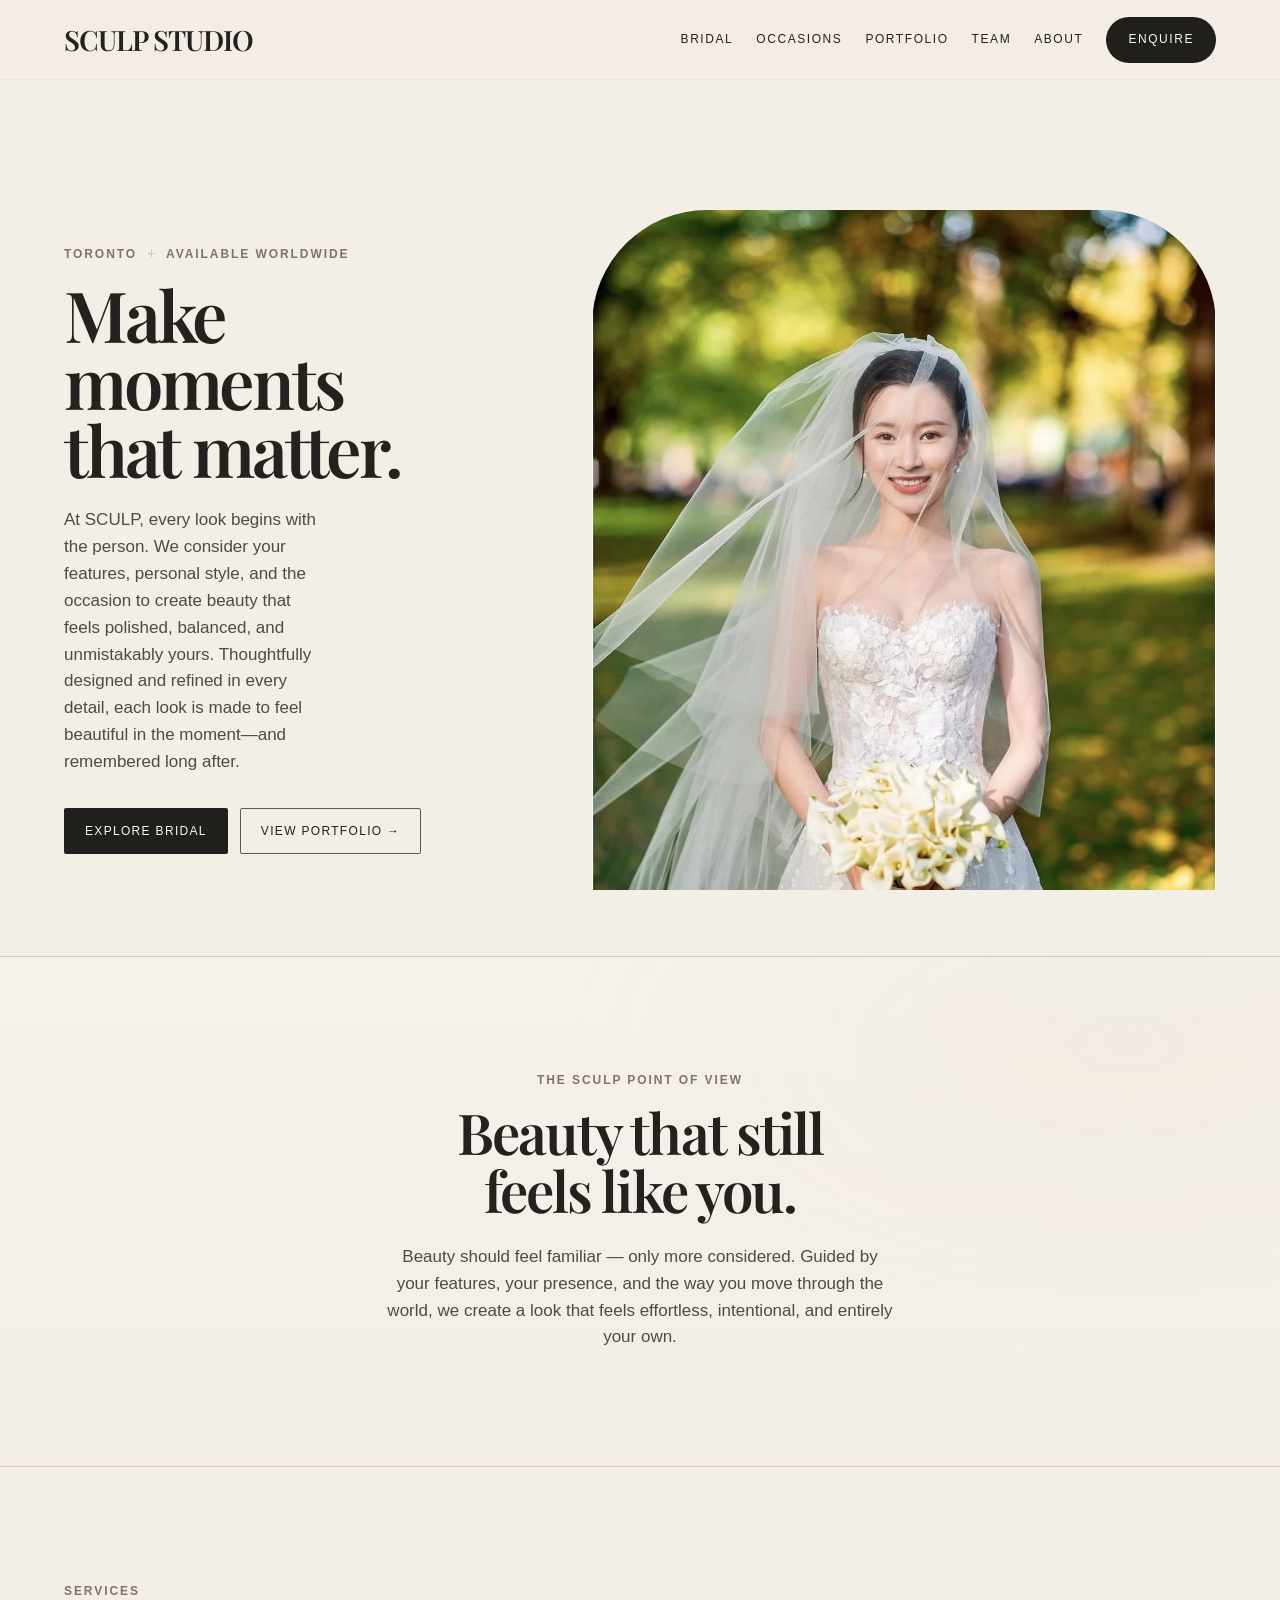
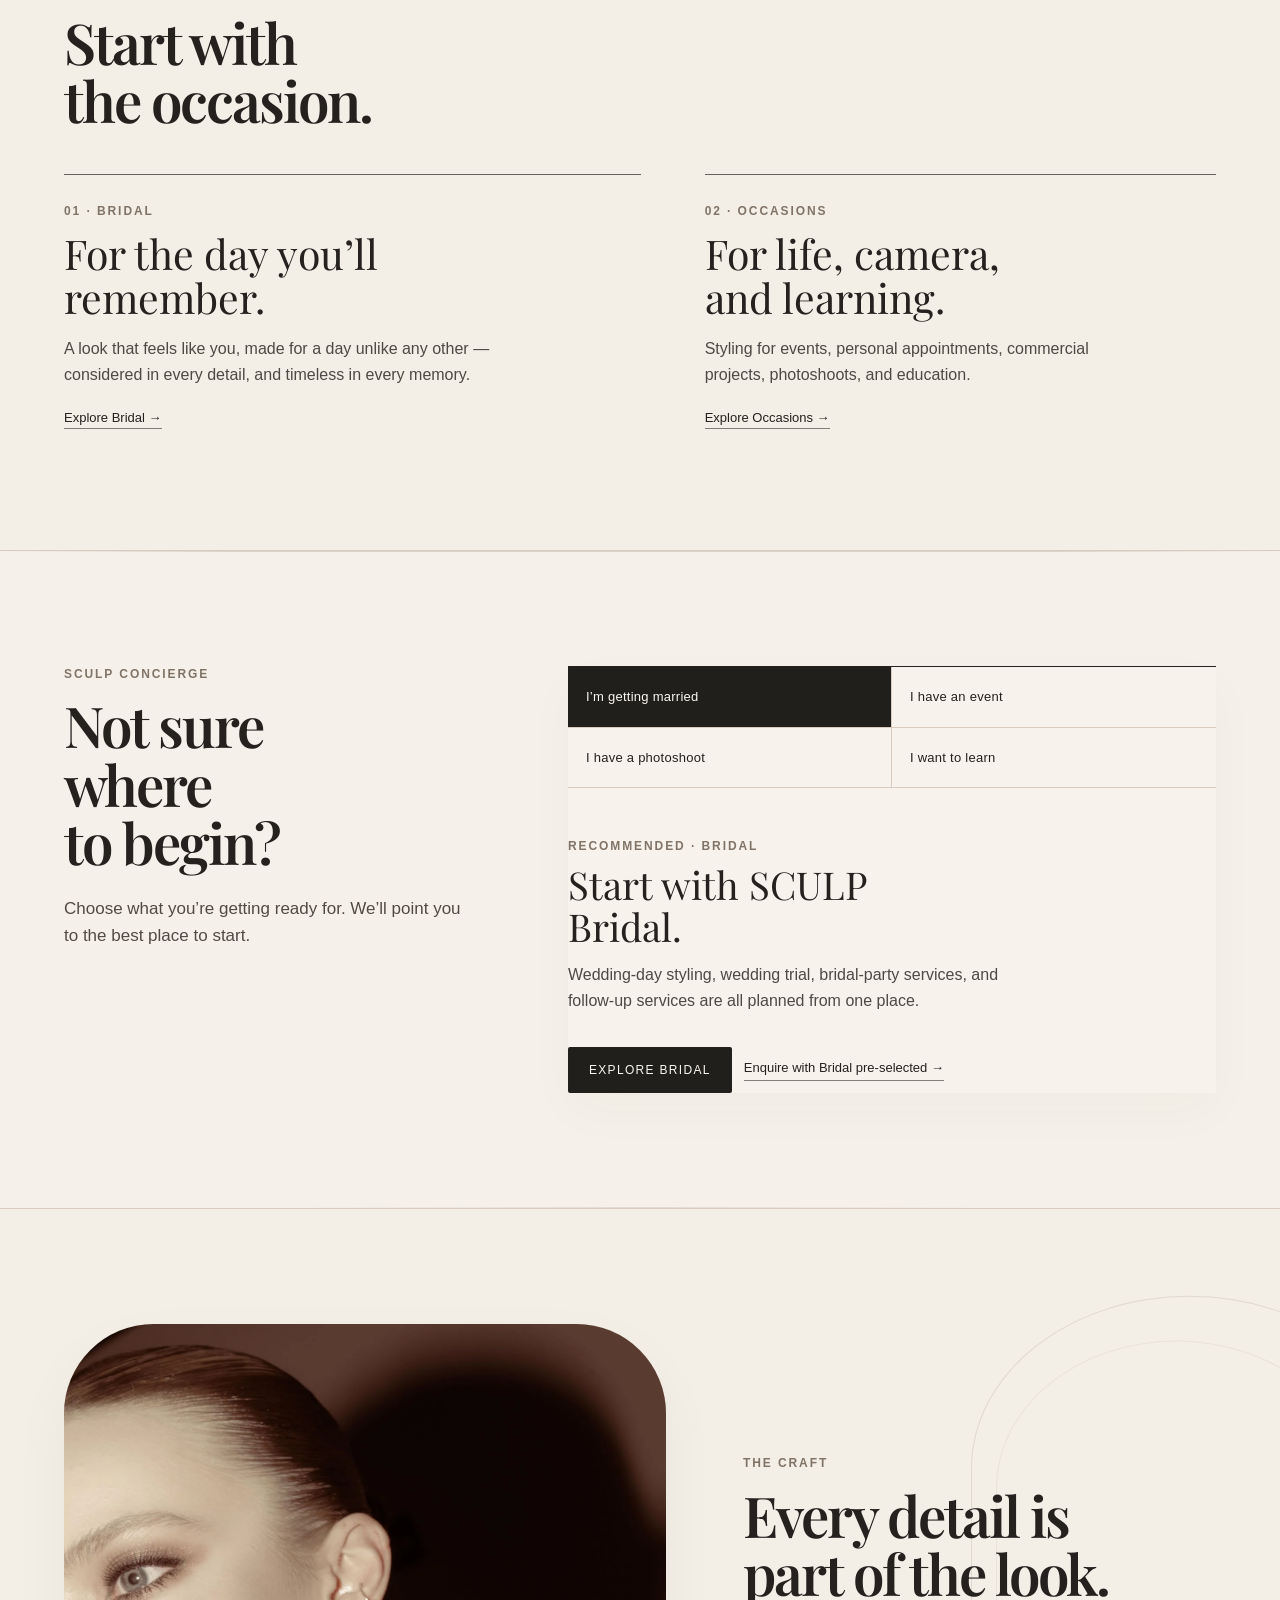
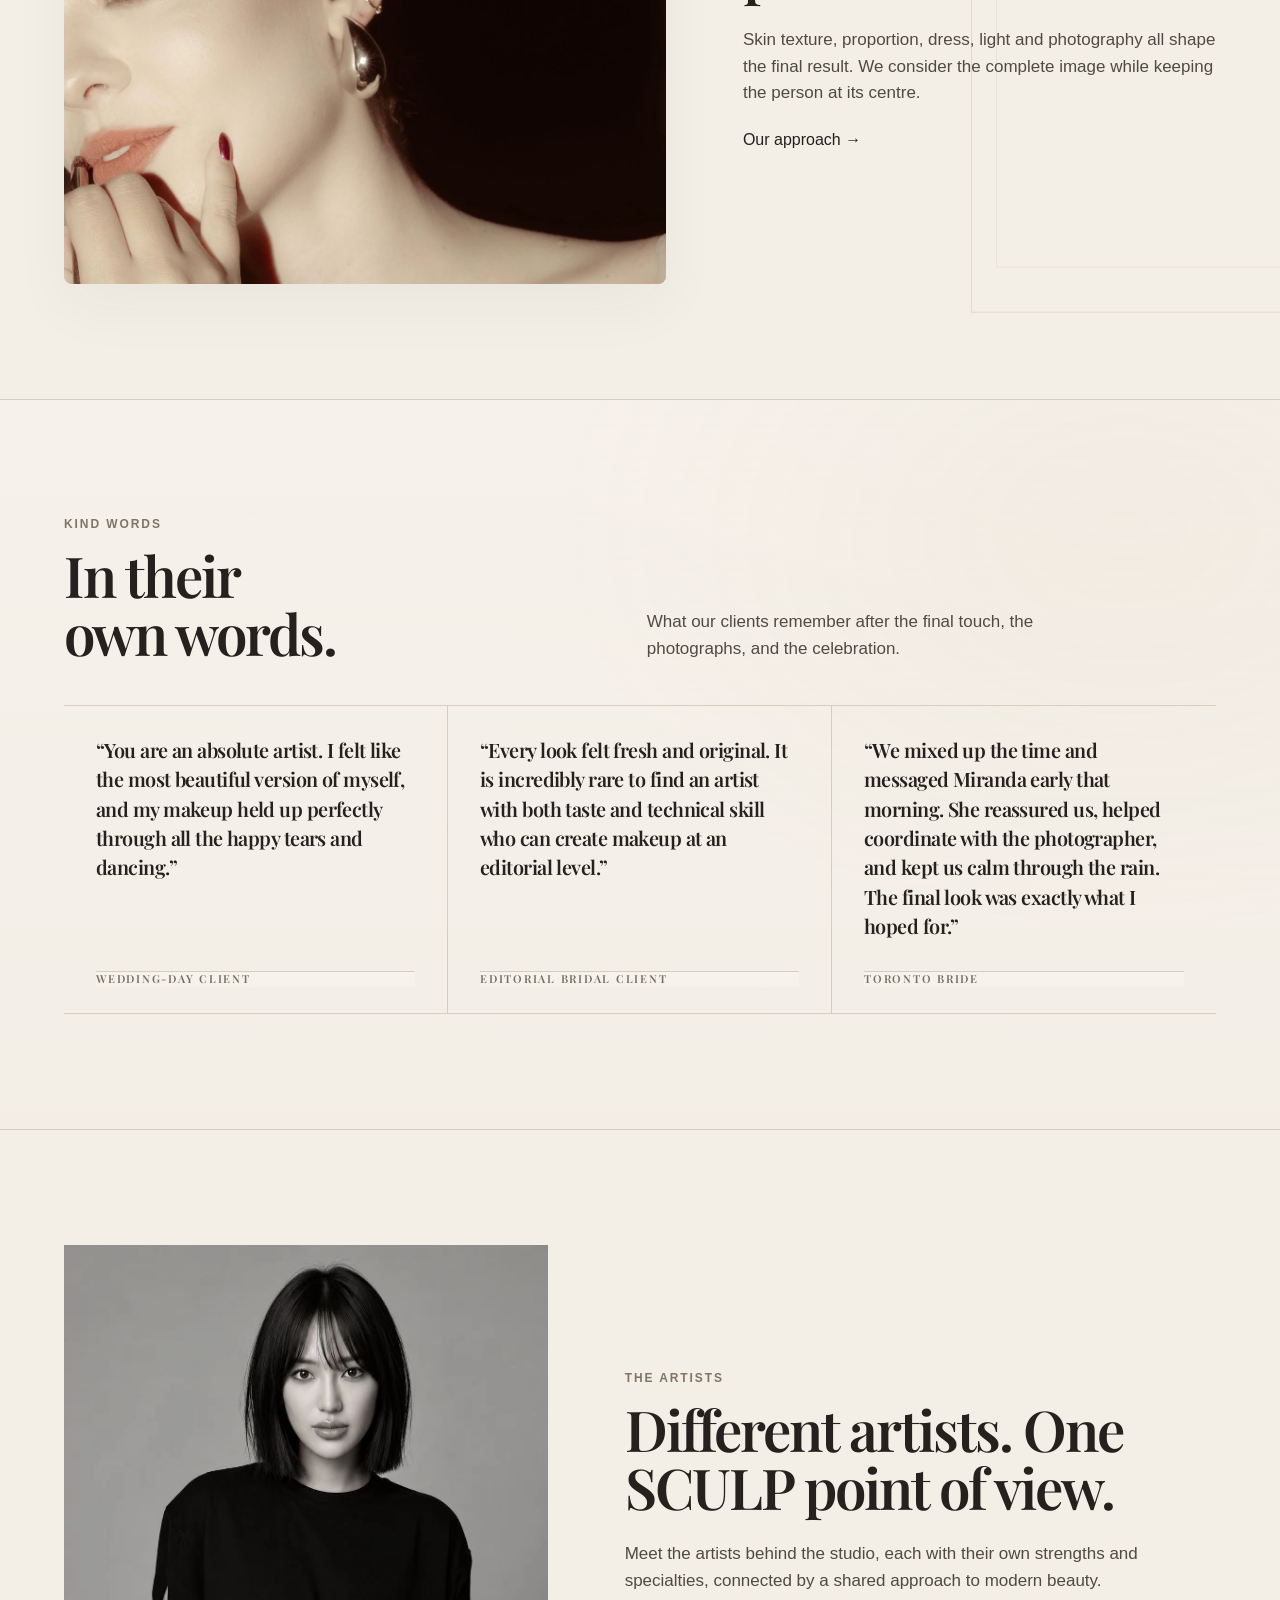
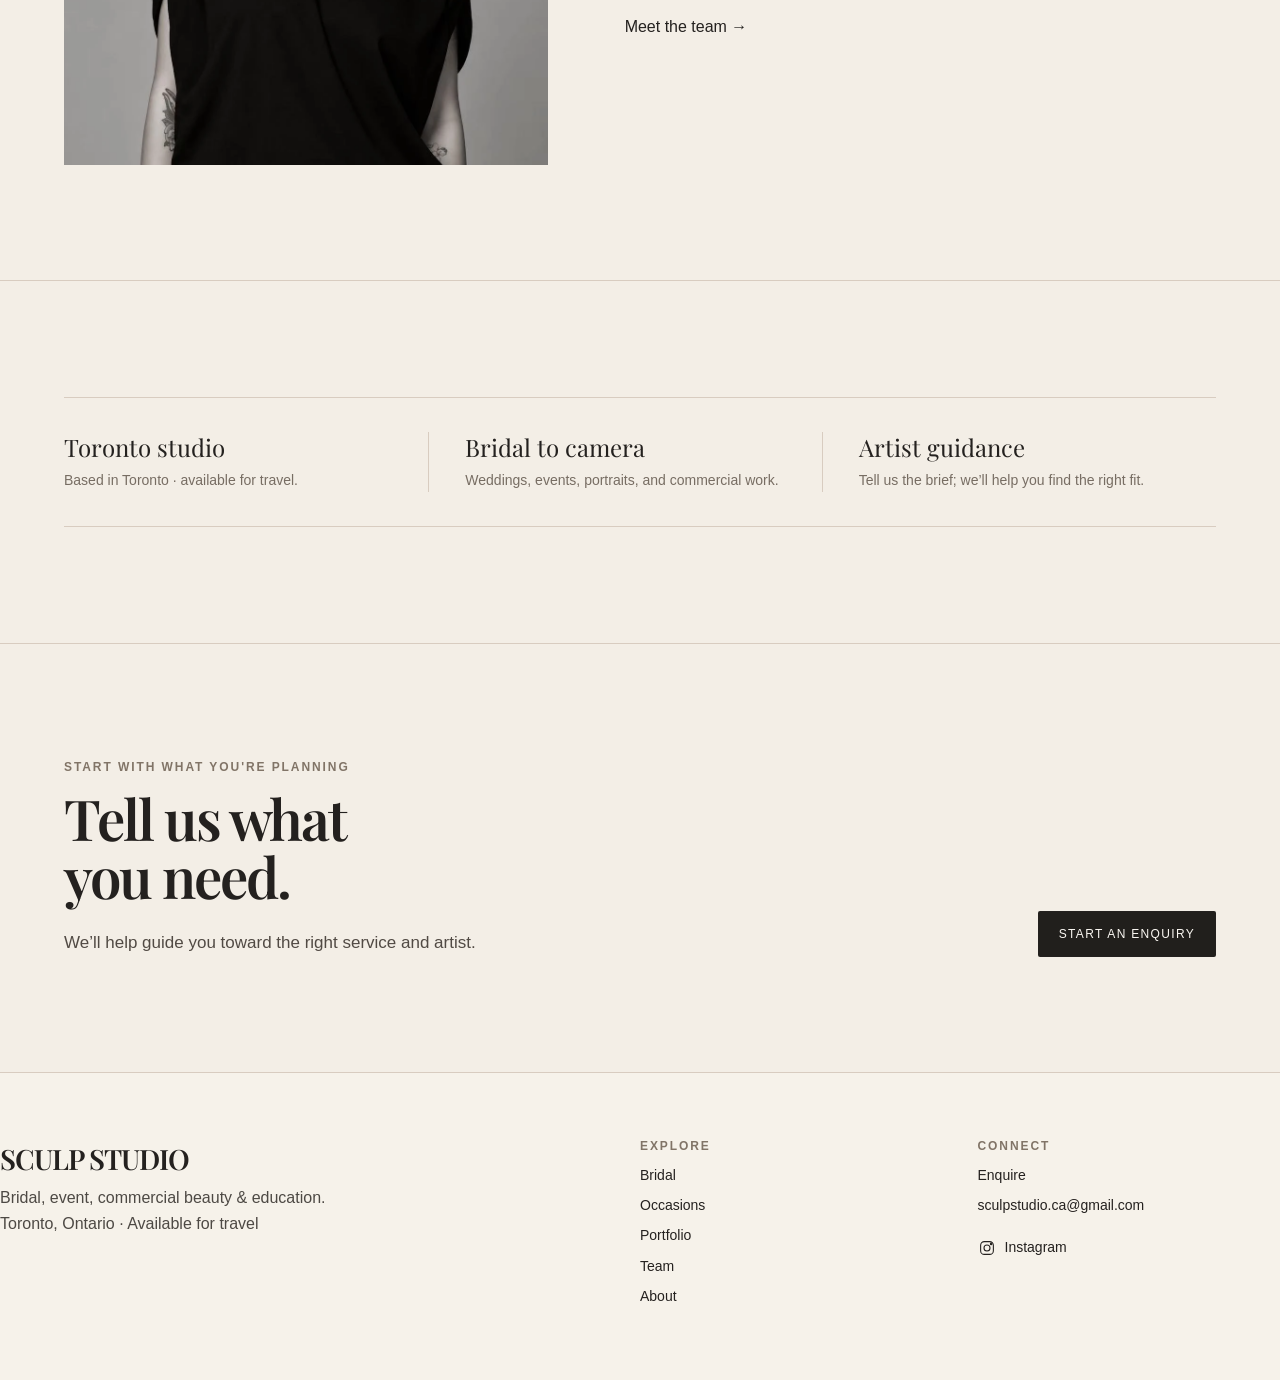
==== index.html @ c949de8e "Send website enquiries directly with FormSubmit and show confirmed success" ====
<!doctype html>
<html lang="en">
<head>
<meta charset="utf-8">
<meta name="viewport" content="width=device-width, initial-scale=1">
<title>SCULP Studio | Bridal & Beauty Styling Toronto</title>
<meta name="description" content="Toronto beauty studio for bridal, event, commercial and photoshoot styling, plus private and group education. Available for travel.">
<meta name="theme-color" content="#f3eee6">
<style>html,body{margin:0;padding:0;background:#f3eee6}body{min-height:100vh}@media(max-width:620px){#sculp-site .studio-gallery .studio-stack{grid-template-columns:1fr}#sculp-site .portfolio-featured .stack{grid-template-columns:1fr}#sculp-site .portfolio-thumb{flex-basis:72vw}#sculp-site .team-grid,#sculp-site .team-grid.junior{grid-template-columns:1fr}#sculp-site .team-founder .photo{min-height:480px}}</style>
<link rel="preconnect" href="https://fonts.googleapis.com">
<link rel="preconnect" href="https://fonts.gstatic.com" crossorigin>
<link href="https://fonts.googleapis.com/css2?family=Cormorant+Garamond:ital,wght@0,500;0,600;1,500;1,600&display=swap" rel="stylesheet">
<link rel="preconnect" href="https://fonts.googleapis.com">
<link rel="preconnect" href="https://fonts.gstatic.com" crossorigin>
<link href="https://fonts.googleapis.com/css2?family=Playfair+Display:wght@500;600&family=Cormorant+Garamond:ital,wght@0,500;0,600;1,500;1,600&display=swap" rel="stylesheet">
</head>
<body>
<div id="sculp-site">
<style>
#sculp-site{--ivory:#f3eee6;--paper:#faf7f2;--ink:#24211f;--charcoal:#211f1c;--muted:#776d63;--line:#d8ccc0;--sand:#e7ddd0;--oak:#d4bea2;background:var(--ivory);color:var(--ink);font:15px/1.6 Arial,Helvetica,sans-serif;min-height:100vh}#sculp-site *{box-sizing:border-box}#sculp-site a{color:inherit;text-decoration:none}#sculp-site button,#sculp-site input,#sculp-site select,#sculp-site textarea{font:inherit}#sculp-site button{cursor:pointer}#sculp-site .shell{max-width:1440px;margin:auto;padding:0 clamp(30px,5vw,96px)}#sculp-site .mast{position:sticky;top:0;z-index:80;background:transparent;border-bottom:0;box-shadow:none;transition:none}#sculp-site .mast::before{content:"";position:absolute;inset:0;background:rgba(243,238,230,.22);border-bottom:1px solid rgba(216,204,192,.24);backdrop-filter:blur(10px) saturate(108%);-webkit-backdrop-filter:blur(10px) saturate(108%);transition:background .28s ease,border-color .28s ease,backdrop-filter .28s ease,-webkit-backdrop-filter .28s ease,box-shadow .28s ease;z-index:0}#sculp-site .mast.scrolled::before{background:rgba(243,238,230,.38);border-bottom-color:rgba(216,204,192,.34);backdrop-filter:blur(14px) saturate(115%);-webkit-backdrop-filter:blur(14px) saturate(115%);box-shadow:0 6px 18px rgba(20,20,18,.035)}#sculp-site .mast-inner{position:relative;z-index:2;min-height:80px;display:flex;align-items:center;justify-content:space-between;gap:20px}#sculp-site .logo{position:relative;z-index:3;font-family:'Playfair Display',Georgia,'Times New Roman',serif;font-size:28px;line-height:1;letter-spacing:-.035em;font-weight:600;white-space:nowrap}#sculp-site .nav{display:flex;align-items:center;gap:clamp(10px,1.8vw,28px)}#sculp-site .nav a,#sculp-site .mobile-toggle{font-size:11px;letter-spacing:.15em;text-transform:uppercase}#sculp-site .nav a.active{text-decoration:underline;text-underline-offset:8px}#sculp-site .nav a:last-child{border:1px solid rgba(27,27,25,.85);padding:12px 21px;border-radius:999px;background:var(--charcoal);color:var(--paper)}#sculp-site .mobile-toggle{display:none;background:none;border:0}#sculp-site .view[hidden]{display:none!important}#sculp-site main{position:relative;z-index:1}#sculp-site .view[data-page="portfolio"] .intro{padding-top:clamp(110px,12vw,185px)}#sculp-site .view[data-page="team"] .intro,#sculp-site .view[data-page="about"] .intro,#sculp-site .view[data-page="occasions"] .intro,#sculp-site .view[data-page="book"] .intro{padding-top:clamp(104px,10vw,156px)}#sculp-site .eyebrow{font-size:11px;letter-spacing:.2em;text-transform:uppercase;color:var(--muted)}#sculp-site .hero-location{display:flex;align-items:center;gap:10px;white-space:nowrap}#sculp-site .hero-location .location-plus{font-family:Georgia,'Times New Roman',serif;font-size:16px;font-weight:400;line-height:1;letter-spacing:0;color:var(--oak)}#sculp-site h1,#sculp-site h2,#sculp-site blockquote,#sculp-site .quote,#sculp-site .cta h2{font-family:'Playfair Display',Georgia,'Times New Roman',serif;font-style:normal;font-weight:600;letter-spacing:-.035em;line-height:1.03}#sculp-site h1{font-size:clamp(56px,8vw,126px);margin:20px 0 28px}#sculp-site h2{font-size:clamp(42px,5.4vw,80px);margin:15px 0 28px}#sculp-site h3{font-family:Arial,Helvetica,sans-serif;font-size:20px;font-weight:400;margin:10px 0}#sculp-site p{color:#4d4944;max-width:610px}#sculp-site .lead{font-size:17px;max-width:550px}#sculp-site .section{padding:clamp(84px,9vw,142px) 0;border-top:1px solid var(--line)}#sculp-site .intro{padding:clamp(108px,12vw,184px) 0 clamp(92px,8vw,122px)}#sculp-site .intro p{max-width:650px}#sculp-site .split{display:grid;grid-template-columns:1fr 1fr;gap:clamp(44px,6vw,104px);align-items:center}#sculp-site .home-hero{display:grid;grid-template-columns:42% 58%;min-height:min(800px,86vh);align-items:center;padding-top:18px}#sculp-site .home-hero .copy{padding:70px 5vw 70px 0}#sculp-site .home-hero .photo{height:100%;min-height:600px}#sculp-site .photo{position:relative;min-height:360px;background:linear-gradient(140deg,#e2d7ca,#c5ad92);overflow:hidden}#sculp-site .photo.tall{min-height:620px}#sculp-site .photo.wide{min-height:520px}#sculp-site .photo.mid{min-height:450px}#sculp-site .photo img{width:100%;height:100%;position:absolute;inset:0;object-fit:cover}#sculp-site .photo:has(img):after{display:none}#sculp-site .actions{display:flex;gap:12px;flex-wrap:wrap;margin-top:30px}#sculp-site .button{display:inline-block;padding:13px 19px;border:1px solid var(--ink);background:transparent;text-transform:uppercase;letter-spacing:.13em;font-size:11px;color:var(--ink);text-align:center}#sculp-site .button.fill{background:var(--charcoal);color:var(--paper)}#sculp-site .button:hover{background:var(--oak);color:var(--ink)}#sculp-site .triptych{display:grid;grid-template-columns:1.15fr .85fr;gap:18px;margin-top:55px}#sculp-site .triptych .photo:first-child{grid-row:span 2;min-height:740px}#sculp-site .triptych .photo{min-height:360px}#sculp-site .three{display:grid;grid-template-columns:repeat(3,1fr);gap:28px;margin-top:45px}#sculp-site .card{border-top:1px solid var(--ink);padding:20px 0}#sculp-site .card .eyebrow{margin-bottom:30px}#sculp-site .statement{text-align:center;max-width:1040px;margin:auto;padding-inline:clamp(8px,2vw,30px)}#sculp-site .statement p{margin:auto}#sculp-site .statement>p{font-style:italic;font-size:clamp(19px,2vw,29px);line-height:1.45;max-width:1180px;color:var(--ink)}#sculp-site .quote{font-size:clamp(32px,4.5vw,66px);max-width:1050px;margin:0 auto 25px;text-align:center}#sculp-site .muted{color:var(--muted)}#sculp-site .cta{background:var(--charcoal);color:var(--paper);padding:clamp(92px,10vw,148px) 0}#sculp-site .cta p,#sculp-site .cta .eyebrow{color:#c4bfb6}#sculp-site .cta .button{border-color:var(--paper);color:var(--paper)}#sculp-site .cta .button.fill{background:var(--paper);color:var(--ink)}#sculp-site .cta .shell{max-width:1320px;padding-left:clamp(42px,6vw,112px);padding-right:clamp(42px,6vw,112px)}
#sculp-site .cta .shell>h2{max-width:760px}
#sculp-site .cta .shell>p{max-width:580px}
#sculp-site .cta .shell>.button{margin-top:16px}
#sculp-site .shell.cta{max-width:1240px;padding:clamp(88px,9vw,132px) clamp(42px,6vw,112px);margin-left:auto;margin-right:auto}
#sculp-site .shell.cta>h2{max-width:820px}
#sculp-site .shell.cta>p{max-width:610px}
#sculp-site .shell.cta .actions{margin-top:36px}
#sculp-site .filters{display:flex;gap:10px;flex-wrap:wrap;margin:32px 0}#sculp-site .filter{border:1px solid var(--line);padding:9px 14px;background:none;font-size:11px;letter-spacing:.12em;text-transform:uppercase}#sculp-site .filter[aria-pressed="true"]{border-color:var(--ink);background:var(--ink);color:white}#sculp-site .portfolio{display:grid;grid-template-columns:repeat(12,1fr);gap:22px}#sculp-site .portfolio figure{margin:0;grid-column:span 4}#sculp-site .portfolio figure:nth-child(5n+1){grid-column:span 7}#sculp-site .portfolio figure:nth-child(5n+2){grid-column:span 5}#sculp-site .portfolio .photo{min-height:390px}#sculp-site .portfolio figure:nth-child(5n+1) .photo{min-height:610px}#sculp-site figcaption{padding:10px 0;font-size:11px;letter-spacing:.08em;text-transform:uppercase}#sculp-site .people{display:grid;grid-template-columns:repeat(3,1fr);gap:25px;margin:50px 0}#sculp-site .people .photo{min-height:450px}#sculp-site .people p{font-size:14px}#sculp-site .faq{max-width:900px;margin-top:40px}#sculp-site details{border-top:1px solid var(--line);padding:16px 0}#sculp-site summary{cursor:pointer}#sculp-site .form{max-width:950px;display:grid;grid-template-columns:1fr 1fr;gap:22px;margin:40px 0}#sculp-site .field{display:flex;flex-direction:column;gap:7px;font-size:11px;letter-spacing:.12em;text-transform:uppercase}#sculp-site .field.full{grid-column:1/-1}#sculp-site input,#sculp-site select,#sculp-site textarea{width:100%;border:1px solid var(--line);background:var(--paper);color:var(--ink);border-radius:0}#sculp-site textarea{min-height:130px;resize:vertical}#sculp-site .foot{display:grid;grid-template-columns:2fr 1fr 1fr;gap:35px;padding:65px 0}#sculp-site footer{border-top:1px solid var(--line);background:rgba(250,247,242,.32)}#sculp-site:has(.view[data-page="home"]:not([hidden]))> .cta{display:none}#sculp-site .foot a{display:block;margin:7px 0}#sculp-site .social-link{display:inline-flex!important;align-items:center;gap:9px;width:max-content;margin-top:12px!important;font-size:14px}#sculp-site .social-icon{width:18px;height:18px;display:inline-flex;align-items:center;justify-content:center;flex:0 0 auto}#sculp-site .social-icon svg{width:100%;height:100%;fill:none;stroke:currentColor;stroke-width:1.45;stroke-linecap:round;stroke-linejoin:round}#sculp-site .social-link:hover span:last-child{border-bottom:1px solid currentColor}#sculp-site .note{font-size:12px;color:var(--muted)}
#sculp-site .pricing-grid{display:grid;grid-template-columns:repeat(3,minmax(0,1fr));gap:22px;margin-top:48px}
#sculp-site .pricing-group{margin-top:48px}
#sculp-site .pricing-group+.pricing-group{margin-top:clamp(72px,8vw,112px);padding-top:clamp(54px,6vw,82px);border-top:1px solid var(--line)}
#sculp-site .pricing-group-heading h3{font-family:'Playfair Display',Georgia,'Times New Roman',serif;font-size:clamp(32px,3.4vw,48px);line-height:1.08;margin:10px 0 14px}
#sculp-site .pricing-group-heading p{margin:0;max-width:620px}
#sculp-site .price-card{border:1px solid var(--line);background:rgba(250,247,242,.72);padding:clamp(30px,3vw,42px);display:flex;flex-direction:column;min-height:100%}
#sculp-site .price-card.featured{background:#fffaf4;border-color:rgba(36,33,31,.72);box-shadow:0 18px 45px rgba(80,63,45,.055)}
#sculp-site .price-card .tag{font-size:10px;letter-spacing:.16em;text-transform:uppercase;margin-bottom:22px}
#sculp-site .price-card h3{font-family:'Playfair Display',Georgia,'Times New Roman',serif;font-size:30px;line-height:1.1;margin:0 0 14px}
#sculp-site .from{font-family:'Playfair Display',Georgia,'Times New Roman',serif;font-size:36px;line-height:1;margin:22px 0 24px;color:var(--ink)}
#sculp-site .tier-list{margin-top:auto;border-top:1px solid var(--line)}
#sculp-site .tier{display:flex;justify-content:space-between;gap:20px;padding:12px 0;border-bottom:1px solid var(--line);font-size:13px}
#sculp-site .tier strong{font-weight:600}
#sculp-site .artist-note{display:flex;justify-content:space-between;gap:28px;align-items:end;margin-top:34px;padding-top:24px;border-top:1px solid var(--line)}
#sculp-site .artist-note p{margin:0}
#sculp-site .service-list{display:grid;grid-template-columns:1fr 1fr;gap:0 48px;margin-top:34px;max-width:1000px}
#sculp-site .service-row{display:flex;justify-content:space-between;gap:24px;padding:15px 0;border-top:1px solid var(--line)}
#sculp-site .service-row span:last-child{text-align:right;white-space:nowrap}
#sculp-site .booking-notes{max-width:900px;margin-top:34px}
#sculp-site .booking-notes li{margin:10px 0;color:#4d4944}
#sculp-site .bridal-hero{display:grid;grid-template-columns:minmax(0,.82fr) minmax(380px,1.18fr);gap:clamp(54px,7vw,116px);align-items:center;padding:clamp(88px,9vw,132px) 0 clamp(96px,9vw,142px)}
#sculp-site .bridal-hero-copy{max-width:620px}
#sculp-site .bridal-hero-copy h1{margin:.18em 0 .28em}
#sculp-site .bridal-hero-media .photo{min-height:680px}


#sculp-site .team-founder{display:grid;grid-template-columns:minmax(320px,.9fr) minmax(0,1.1fr);gap:clamp(54px,7vw,116px);align-items:center}
#sculp-site .team-founder .photo{min-height:620px}
#sculp-site .team-grid{display:grid;grid-template-columns:repeat(2,minmax(0,1fr));gap:clamp(34px,5vw,72px);margin-top:38px}
#sculp-site .team-grid.junior{grid-template-columns:repeat(4,minmax(0,1fr));gap:24px}
#sculp-site .team-person .photo{min-height:0;aspect-ratio:4/5;margin-bottom:18px}
#sculp-site .team-grid.junior .team-person .photo{min-height:0;aspect-ratio:4/5}
#sculp-site .team-person h3{font-family:'Playfair Display',Georgia,'Times New Roman',serif;font-size:32px;line-height:1.05;margin:8px 0 10px}
#sculp-site .team-person p{font-size:14px}
#sculp-site .team-standard{max-width:900px;margin:0 auto;text-align:center}
#sculp-site .team-standard .three{text-align:left;margin-top:30px}
#sculp-site .portfolio-featured{display:grid;grid-template-columns:1.25fr .75fr;gap:18px;margin-top:34px}#sculp-site .portfolio-featured figure,#sculp-site .portfolio-strip figure{margin:0}
#sculp-site .portfolio-featured .photo{min-height:620px}
#sculp-site .portfolio-featured .stack{display:grid;grid-template-rows:1fr 1fr;gap:18px}
#sculp-site .portfolio-featured .stack .photo{min-height:301px}
#sculp-site .portfolio-strip-wrap{position:relative;margin-top:22px}
#sculp-site .portfolio-strip{display:flex;gap:14px;overflow-x:auto;scroll-snap-type:x mandatory;scrollbar-width:none;padding:2px 2px 10px;cursor:grab;user-select:none;-webkit-overflow-scrolling:touch}
#sculp-site .portfolio-strip::-webkit-scrollbar{display:none}
#sculp-site .portfolio-strip.dragging{cursor:grabbing;scroll-snap-type:none}
#sculp-site .portfolio-thumb{flex:0 0 clamp(150px,18vw,230px);scroll-snap-align:start}
#sculp-site .portfolio-thumb .photo{min-height:220px}
#sculp-site .portfolio-thumb figcaption{font-size:11px;color:var(--muted);margin-top:8px}
#sculp-site .portfolio-hint{display:flex;justify-content:space-between;gap:20px;align-items:center;margin-top:8px;font-size:12px;color:var(--muted)}
#sculp-site .portfolio-gallery,#sculp-site .artist-work-gallery{display:grid;grid-template-columns:repeat(3,minmax(0,1fr));gap:clamp(24px,3vw,42px) 18px;align-items:start;margin-top:36px}
#sculp-site .portfolio-gallery figure,#sculp-site .artist-work-gallery figure{margin:0;min-width:0}
#sculp-site .portfolio-gallery .photo,#sculp-site .artist-work-gallery .photo{min-height:0;height:auto;background:none;overflow:visible}
#sculp-site .portfolio-gallery .photo img,#sculp-site .artist-work-gallery .photo img{position:static;display:block;width:100%;height:auto;object-fit:contain}
#sculp-site .portfolio-gallery figcaption{padding-top:10px;color:var(--muted)}
#sculp-site .artist-directory{margin-top:clamp(78px,9vw,132px);padding-top:clamp(58px,7vw,94px);border-top:1px solid var(--line)}
#sculp-site .artist-directory-head{display:flex;justify-content:space-between;gap:32px;align-items:end}
#sculp-site .artist-directory-head p{margin:0;max-width:48ch}
#sculp-site .artist-directory-grid{display:grid;grid-template-columns:repeat(4,minmax(0,1fr));gap:28px 20px;margin-top:42px}
#sculp-site .artist-directory-card{display:block;border-top:1px solid var(--ink);padding-top:12px}
#sculp-site .artist-directory-card .photo{min-height:0;aspect-ratio:4/5;margin-bottom:16px}
#sculp-site .artist-directory-card h3{font-family:'Playfair Display',Georgia,'Times New Roman',serif;font-size:clamp(25px,2.2vw,34px);line-height:1.08;margin:0 0 8px}
#sculp-site .artist-directory-card span{font-size:11px;letter-spacing:.12em;text-transform:uppercase;color:var(--muted)}
#sculp-site .view[data-page="portfolio"] .artist-directory{margin-top:48px;padding-top:0;border-top:0}
#sculp-site .artist-directory-card:hover span{color:var(--ink)}
#sculp-site .view[data-page="artist-portfolios"] .intro{padding-bottom:clamp(64px,7vw,96px)}
#sculp-site .artist-work-back{margin-bottom:34px}
#sculp-site .artist-work-index{margin-top:46px}
#sculp-site .artist-select-prompt{margin-top:clamp(52px,6vw,82px);padding-top:28px;border-top:1px solid var(--line);color:var(--muted)}
#sculp-site .artist-work-section{scroll-margin-top:104px}
#sculp-site .artist-work-heading{display:flex;justify-content:space-between;align-items:end;gap:28px;margin-bottom:34px}
#sculp-site .artist-work-heading h2{margin:8px 0 0}
#sculp-site .artist-work-heading p{margin:0;max-width:42ch}
#sculp-site .artist-work-gallery{display:block;column-count:3;column-gap:14px;margin-top:0}
#sculp-site .artist-work-gallery figure:nth-child(n){display:inline-block;width:100%;margin:0 0 14px;break-inside:avoid;page-break-inside:avoid}
#sculp-site .artist-work-gallery figcaption{display:none}
#sculp-site .portfolio-gallery{display:block;column-count:3;column-gap:14px}
#sculp-site .portfolio-gallery[hidden]{display:none!important}
#sculp-site .portfolio-gallery figure:nth-child(n){display:inline-block;width:100%;margin:0 0 14px;break-inside:avoid;page-break-inside:avoid}
#sculp-site .portfolio-gallery figcaption{display:none}
#sculp-site .artist-work-slot{aspect-ratio:4/5;border:1px solid var(--line);background:linear-gradient(145deg,rgba(250,247,242,.7),rgba(231,221,208,.5));display:flex;align-items:flex-end;padding:18px;color:var(--muted);font-size:10px;letter-spacing:.14em;text-transform:uppercase}
#sculp-site .artist-work-cta .actions{justify-content:flex-start}
#sculp-site .artist-floating-nav{position:fixed;right:clamp(16px,2.5vw,34px);bottom:clamp(16px,2.5vw,32px);z-index:95;display:flex;align-items:flex-end;gap:8px}
#sculp-site .artist-top-button,#sculp-site .artist-switcher>summary{border:1px solid rgba(36,33,31,.24);background:rgba(250,247,242,.94);color:var(--ink);box-shadow:0 10px 30px rgba(36,33,31,.12);backdrop-filter:blur(14px);-webkit-backdrop-filter:blur(14px);padding:12px 15px;font-size:10px;line-height:1;letter-spacing:.14em;text-transform:uppercase;list-style:none;cursor:pointer}
#sculp-site .artist-switcher>summary::-webkit-details-marker{display:none}
#sculp-site .artist-switcher-menu{position:absolute;right:0;bottom:calc(100% + 10px);width:190px;padding:8px;background:rgba(250,247,242,.97);border:1px solid rgba(36,33,31,.18);box-shadow:0 18px 50px rgba(36,33,31,.16);backdrop-filter:blur(16px);-webkit-backdrop-filter:blur(16px)}
#sculp-site .artist-switcher-menu a{display:flex;align-items:center;justify-content:space-between;padding:10px 11px;font-size:12px;border-bottom:1px solid rgba(36,33,31,.09)}
#sculp-site .artist-switcher-menu a:last-child{border-bottom:0}
#sculp-site .artist-switcher-menu a:hover,#sculp-site .artist-switcher-menu a[aria-current="true"]{background:var(--charcoal);color:var(--paper)}
#sculp-site .artist-switcher-menu a[aria-current="true"]::after{content:"•"}
@media(max-width:950px){#sculp-site .artist-work-gallery,#sculp-site .portfolio-gallery{column-count:2}#sculp-site .artist-directory-head,#sculp-site .artist-work-heading{align-items:flex-start;flex-direction:column}#sculp-site .artist-directory-grid{grid-template-columns:repeat(2,minmax(0,1fr))}}
@media(max-width:640px){#sculp-site .artist-floating-nav{right:14px;bottom:calc(14px + env(safe-area-inset-bottom))}#sculp-site .artist-top-button,#sculp-site .artist-switcher>summary{padding:11px 12px}#sculp-site .artist-switcher-menu{max-height:65vh;overflow:auto}#sculp-site .artist-work-gallery,#sculp-site .portfolio-gallery{column-count:1}#sculp-site .artist-directory-grid{grid-template-columns:1fr}#sculp-site .artist-work-slot{aspect-ratio:4/3}}
#sculp-site .studio-gallery{display:grid;grid-template-columns:1.25fr .75fr;gap:18px;margin-top:28px}
#sculp-site .studio-gallery .photo{min-height:520px}
#sculp-site .studio-gallery .studio-stack{display:grid;grid-template-rows:1fr 1fr;gap:18px}
#sculp-site .studio-gallery .studio-stack .photo{min-height:251px}
#sculp-site .about-next{border-top:1px solid var(--line);padding-top:clamp(34px,4vw,52px);display:flex;align-items:flex-end;justify-content:space-between;gap:clamp(32px,5vw,72px);flex-wrap:wrap}
#sculp-site .about-next-copy{max-width:660px}
#sculp-site .about-next h2{margin:.15em 0 .2em}
#sculp-site .about-next-links{display:flex;gap:18px;flex-wrap:wrap;align-items:center}
#sculp-site .about-next-links a{font-size:13px;text-decoration:none;border-bottom:1px solid currentColor;padding-bottom:3px}




#sculp-site .section-kicker{display:flex;align-items:center;justify-content:space-between;gap:18px;flex-wrap:wrap}
#sculp-site .service-context{margin-top:10px;color:var(--muted);font-size:13px}

#sculp-site .book-layout{display:grid;grid-template-columns:minmax(0,1fr) 330px;gap:clamp(34px,5vw,80px);align-items:start}
#sculp-site .book-main .form{max-width:none}
#sculp-site .promo-card{position:sticky;top:112px;border:1px solid rgba(27,27,25,.16);background:rgba(250,247,242,.80);backdrop-filter:blur(14px) saturate(112%);-webkit-backdrop-filter:blur(14px) saturate(112%);padding:28px;box-shadow:0 12px 34px rgba(20,20,18,.055)}
#sculp-site .promo-card[data-active="false"]{display:none}
#sculp-site .promo-card h3{font-family:'Playfair Display',Georgia,'Times New Roman',serif;font-size:30px;line-height:1.05;margin:8px 0 14px}
#sculp-site .promo-card p{font-size:14px}
#sculp-site .promo-card .promo-code{margin:22px 0 0;padding-top:16px;border-top:1px solid var(--line);font-size:12px;letter-spacing:.08em;text-transform:uppercase}
#sculp-site .promo-card .button{margin-top:18px;width:100%}
#sculp-site .arch-top{border-radius:clamp(72px,9vw,150px) clamp(72px,9vw,150px) 0 0}
#sculp-site .arch-soft{border-radius:clamp(42px,6vw,92px) clamp(42px,6vw,92px) 10px 10px}
#sculp-site .studio-gallery .photo{background-color:var(--sand)}
#sculp-site .studio-gallery .photo:first-child{border-radius:clamp(52px,7vw,108px) clamp(52px,7vw,108px) 8px 8px}
#sculp-site .studio-gallery .studio-stack .photo{border-radius:6px}
#sculp-site .card{border-top-color:rgba(36,33,31,.62)}
#sculp-site .button{border-color:rgba(36,33,31,.72);border-radius:2px}
#sculp-site .eyebrow{color:#817467}
#sculp-site input,#sculp-site select,#sculp-site textarea{background:#fcf8f2;border-color:#dacdc0}#sculp-site input,#sculp-site select{height:54px;min-height:54px;padding:0 18px}#sculp-site select{line-height:54px}#sculp-site textarea{padding:15px 18px;min-height:140px}




/* TYPOGRAPHY SYSTEM — tuned for readability, service conversion, and editorial beauty positioning */
#sculp-site{font-size:16px;line-height:1.65}
#sculp-site p{font-size:16px;line-height:1.65;max-width:62ch;margin:0 0 1em}
#sculp-site .lead{font-size:clamp(17px,1.25vw,19px);line-height:1.58;max-width:56ch;margin-bottom:1.15em}
#sculp-site .eyebrow{font-size:12px;line-height:1.35;letter-spacing:.16em;font-weight:600}
#sculp-site h1{font-size:clamp(54px,6.6vw,104px);line-height:.98;letter-spacing:-.04em;margin:18px 0 26px;max-width:11.8ch;text-wrap:balance}
#sculp-site h2{font-size:clamp(38px,4.4vw,66px);line-height:1.04;letter-spacing:-.035em;margin:14px 0 24px;text-wrap:balance}
#sculp-site h3{font-size:20px;line-height:1.28;margin:10px 0 12px}
#sculp-site .price-card h3,#sculp-site .team-person h3{line-height:1.12}
#sculp-site .nav a,#sculp-site .mobile-toggle{font-size:12px;letter-spacing:.13em}
#sculp-site .button{font-size:12px;line-height:1.2;letter-spacing:.11em;padding:14px 20px}
#sculp-site .note{font-size:13px;line-height:1.55}
#sculp-site .service-context{font-size:14px;line-height:1.55}
#sculp-site .team-person p{font-size:15.5px;line-height:1.62}
#sculp-site .field{font-size:12px;line-height:1.4;letter-spacing:.09em;gap:10px}
#sculp-site input,#sculp-site select,#sculp-site textarea{font-size:16px;line-height:1.45}
#sculp-site figcaption{font-size:12px;line-height:1.4;letter-spacing:.07em}
#sculp-site .tier{font-size:14px;line-height:1.45}
#sculp-site .from{font-size:34px}
#sculp-site .statement>p{font-size:clamp(20px,1.8vw,27px);line-height:1.5;max-width:48ch}
#sculp-site .quote{font-size:clamp(34px,4vw,58px);line-height:1.08}
#sculp-site .intro{max-width:1440px}
#sculp-site .intro>h1{margin-top:22px}
#sculp-site .intro>.lead{margin-top:0}
#sculp-site .split>div:not(:has(.photo))>p{max-width:55ch}
#sculp-site .split>div:not(:has(.photo))>h2{max-width:12.5ch}
#sculp-site .team-founder>div:last-child>p{max-width:58ch}
#sculp-site .team-founder>div:last-child>h2{max-width:none}
#sculp-site .section-kicker h2{max-width:12ch}
#sculp-site .about-next h2{max-width:13ch}
#sculp-site .cta h2{max-width:12ch}
#sculp-site .cta p{max-width:55ch}
#sculp-site .actions{margin-top:32px}
#sculp-site .card p{max-width:52ch}
#sculp-site .pricing-grid p{max-width:44ch}
#sculp-site .book-main>p{max-width:60ch}
#sculp-site .book-intro{max-width:760px}
#sculp-site .book-intro h1{max-width:10ch}
#sculp-site .book-layout{margin-top:44px}
#sculp-site .book-main{min-width:0}
#sculp-site .form{margin-top:0}
#sculp-site .form-group-title{grid-column:1/-1;padding:0 0 10px;border-bottom:1px solid var(--line);margin-top:8px}
#sculp-site .form-group-title:first-child{margin-top:0}
#sculp-site .form-group-title .eyebrow{margin-bottom:6px}
#sculp-site .form-group-title p{font-size:14px;color:var(--muted);margin:0;max-width:60ch}
#sculp-site .book-expectation{margin-top:34px;padding-top:26px;border-top:1px solid var(--line)}
#sculp-site .book-expectation-grid{display:grid;grid-template-columns:repeat(3,1fr);gap:24px;margin-top:20px}
#sculp-site .book-expectation h3{font-family:'Playfair Display',Georgia,'Times New Roman',serif;font-size:22px;line-height:1.15;margin:0 0 8px}
#sculp-site .book-expectation p{font-size:14px;color:var(--muted);margin:0}
#sculp-site .book-fallback{margin-top:24px;font-size:14px;color:var(--muted)}
#sculp-site .book-fallback a{border-bottom:1px solid currentColor}
#sculp-site .field.full .button{min-width:230px}

#sculp-site .home-hero{grid-template-columns:minmax(0,.84fr) minmax(420px,1.16fr);gap:clamp(54px,6vw,112px);min-height:min(820px,86vh);padding-top:clamp(34px,5vw,70px);align-items:center}
#sculp-site .home-hero .copy{padding:clamp(70px,8vw,118px) 0;max-width:560px;min-width:0;position:relative;z-index:2}
#sculp-site .home-hero .copy h1{font-size:clamp(56px,5.5vw,86px);line-height:.96;letter-spacing:-.045em;max-width:none;white-space:normal;overflow-wrap:normal;word-break:normal;margin:18px 0 24px}
#sculp-site .home-hero .photo{min-height:680px;position:relative;z-index:1}
#sculp-site .home-hero .copy .lead{max-width:27ch}#sculp-site .home-philosophy{max-width:900px;margin:0 auto;text-align:center}
#sculp-site .home-philosophy h2{max-width:14ch;margin-left:auto;margin-right:auto}
#sculp-site .home-philosophy p{margin-left:auto;margin-right:auto;max-width:54ch}
#sculp-site .view[data-page="home"] .section>.shell>h2{max-width:13ch}#sculp-site .home-work{display:grid;grid-template-columns:1.2fr .8fr;gap:18px;margin-top:42px}
#sculp-site .home-work>.photo{min-height:660px}
#sculp-site .home-work-stack{display:grid;grid-template-rows:1fr 1fr;gap:18px}
#sculp-site .home-work-stack .photo{min-height:321px}
#sculp-site .home-strip{display:flex;gap:14px;overflow-x:auto;scrollbar-width:none;padding:18px 0 6px;scroll-snap-type:x mandatory}
#sculp-site .home-strip::-webkit-scrollbar{display:none}
#sculp-site .home-strip .photo{flex:0 0 clamp(150px,16vw,215px);min-height:210px;scroll-snap-align:start}
#sculp-site .home-services{display:grid;grid-template-columns:1.06fr .94fr;gap:clamp(32px,5vw,74px);margin-top:44px}
#sculp-site .home-service{border-top:1px solid rgba(36,33,31,.68);padding:28px 0 4px}
#sculp-site .home-service.primary{padding-right:clamp(22px,4vw,56px)}
#sculp-site .home-service h3{font-family:'Playfair Display',Georgia,'Times New Roman',serif;font-size:clamp(32px,3.2vw,46px);line-height:1.08;margin:12px 0 16px}
#sculp-site .home-service p{max-width:48ch}
#sculp-site .home-studio{display:grid;grid-template-columns:1.12fr .88fr;gap:clamp(48px,6vw,104px);align-items:center}
#sculp-site .home-studio .photo{min-height:560px;border-radius:clamp(52px,7vw,108px) clamp(52px,7vw,108px) 8px 8px}
#sculp-site .client-voices-heading{display:grid;grid-template-columns:minmax(0,.8fr) minmax(280px,.9fr);gap:clamp(32px,6vw,96px);align-items:end;margin-bottom:42px}
#sculp-site .client-voices-heading h2{margin-bottom:0;max-width:11ch}
#sculp-site .client-voices-heading p{max-width:46ch;margin:0 0 5px}
#sculp-site .client-voices-grid{display:grid;grid-template-columns:repeat(3,minmax(0,1fr));border-top:1px solid var(--line);border-bottom:1px solid var(--line)}
#sculp-site .client-voice{display:flex;flex-direction:column;justify-content:space-between;gap:30px;padding:30px clamp(20px,2.5vw,36px) 26px;margin:0}
#sculp-site .client-voice:not(:last-child){border-right:1px solid var(--line)}
#sculp-site .client-voice p{font-family:'Playfair Display',Georgia,'Times New Roman',serif;font-size:clamp(19px,1.55vw,23px);line-height:1.48;margin:0;color:var(--ink)}
#sculp-site .client-voice footer{font-size:11px;line-height:1.3;letter-spacing:.16em;text-transform:uppercase;color:var(--muted)}
#sculp-site .civil-promo{width:min(100%,720px);margin:64px auto 0;box-shadow:0 20px 56px rgba(62,47,33,.08)}
#sculp-site .civil-promo img{display:block;width:100%;height:auto}
#sculp-site .occasion-gallery{column-count:3;column-gap:14px;margin-top:52px}
#sculp-site .occasion-gallery figure{display:inline-block;width:100%;margin:0 0 14px;break-inside:avoid;page-break-inside:avoid}
#sculp-site .occasion-gallery figure:nth-child(5),#sculp-site .occasion-gallery figure:nth-child(9){break-before:column}
#sculp-site .occasion-gallery .photo{min-height:0;height:auto;background:none;overflow:hidden}
#sculp-site .occasion-gallery .photo img{position:static;display:block;width:100%;height:auto;object-fit:contain}
#sculp-site .occasion-gallery .photo:not(.border-trim) img,#sculp-site .occasion-gallery .photo:not(.border-trim):hover img{transform:none}
#sculp-site #occasion-styling .card{display:flex;flex-direction:column}
#sculp-site .service-price{margin-top:auto;padding-top:22px;font-family:'Playfair Display',Georgia,'Times New Roman',serif;font-size:25px;line-height:1.15;color:var(--ink)}
#sculp-site .home-team{display:grid;grid-template-columns:.9fr 1.1fr;gap:clamp(48px,6vw,104px);align-items:center}
#sculp-site .home-team .photo{min-height:520px}
#sculp-site .trust-strip{display:grid;grid-template-columns:repeat(3,1fr);gap:28px;border-top:1px solid var(--line);border-bottom:1px solid var(--line);padding:34px 0}
#sculp-site .trust-item h3{font-family:'Playfair Display',Georgia,'Times New Roman',serif;font-size:24px;margin:0 0 7px}
#sculp-site .trust-item p{font-size:14px;margin:0;color:var(--muted)}
#sculp-site .home-final{display:grid;grid-template-columns:minmax(0,1fr) auto;gap:36px;align-items:end}
#sculp-site .home-final h2{max-width:11ch}

#sculp-site .foot{font-size:14px}


/* DETAIL POLISH PASS */
#sculp-site{letter-spacing:0}
#sculp-site p:last-child{margin-bottom:0}
#sculp-site .eyebrow{margin-bottom:10px}
#sculp-site h1,#sculp-site h2,#sculp-site h3{color:var(--ink)}
#sculp-site .lead{color:#514a44}
#sculp-site .section>.shell>.eyebrow + h2,

#sculp-site .section-kicker{align-items:flex-end}
#sculp-site .actions{align-items:center}
#sculp-site .actions>a:not(.button),
#sculp-site .home-service>a,
#sculp-site .about-next-links a,
#sculp-site .home-final .actions>a:not(.button){font-size:13px;line-height:1.4;border-bottom:1px solid rgba(36,33,31,.55);padding-bottom:3px;transition:border-color .2s ease,opacity .2s ease}
#sculp-site .actions>a:not(.button):hover,
#sculp-site .home-service>a:hover,
#sculp-site .about-next-links a:hover,
#sculp-site .home-final .actions>a:not(.button):hover{border-color:var(--ink)}
#sculp-site .button{min-height:46px;display:inline-flex;align-items:center;justify-content:center;transition:background .22s ease,color .22s ease,border-color .22s ease,transform .22s ease}
#sculp-site .button:hover{transform:translateY(-1px)}
#sculp-site .button:focus-visible,
#sculp-site a:focus-visible,
#sculp-site input:focus-visible,
#sculp-site select:focus-visible,
#sculp-site textarea:focus-visible{outline:2px solid rgba(36,33,31,.75);outline-offset:3px}
#sculp-site input,#sculp-site select,#sculp-site textarea{transition:border-color .18s ease,background .18s ease,box-shadow .18s ease}
#sculp-site input:focus,#sculp-site select:focus,#sculp-site textarea:focus{border-color:rgba(36,33,31,.6);box-shadow:0 0 0 3px rgba(212,190,162,.14);background:#fffaf5}
#sculp-site select{appearance:auto}
#sculp-site .field{color:#4c443e}
#sculp-site .field input::placeholder,
#sculp-site .field textarea::placeholder{color:#9b8e82;opacity:1}
#sculp-site .price-card{transition:transform .22s ease,box-shadow .22s ease,border-color .22s ease}
#sculp-site .price-card:hover{transform:translateY(-2px);box-shadow:0 16px 40px rgba(80,63,45,.05)}
#sculp-site .photo{isolation:isolate}
#sculp-site .photo img{transition:transform .45s ease}
#sculp-site .photo:hover img{transform:scale(1.012)}

#sculp-site .home-service h3{max-width:14ch}
#sculp-site .home-service .service-context{margin:18px 0 20px}
#sculp-site .home-studio>div:last-child,
#sculp-site .home-team>div:last-child{max-width:560px}
#sculp-site .home-final .actions{margin-top:0;justify-content:flex-end}
#sculp-site .trust-item{padding-right:20px}
#sculp-site .trust-item:not(:last-child){border-right:1px solid var(--line)}
#sculp-site .trust-item:not(:first-child){padding-left:8px}
#sculp-site .book-layout{align-items:start}
#sculp-site .form{gap:24px 22px}
#sculp-site .form-group-title{padding-top:10px}
#sculp-site .form-group-title:first-child{padding-top:0}
#sculp-site .field.full .button{width:max-content}
#sculp-site .book-expectation-grid>div{padding-right:18px}
#sculp-site .book-expectation-grid>div:not(:last-child){border-right:1px solid var(--line)}
#sculp-site .promo-card{border-radius:4px}
#sculp-site footer .logo{display:inline-block;margin-bottom:12px}
#sculp-site .foot{align-items:start}
#sculp-site .section-actions{display:flex;justify-content:space-between;align-items:center;gap:28px;margin-top:34px;padding-top:24px;border-top:1px solid var(--line)}
#sculp-site .section-actions p{font-size:14px;color:var(--muted);margin:0;max-width:58ch}
#sculp-site .concierge{display:grid;grid-template-columns:.78fr 1.22fr;gap:clamp(46px,7vw,110px);align-items:start}
#sculp-site .concierge-intro h2{max-width:9.5ch}
#sculp-site .concierge-ui{border-top:1px solid var(--ink)}
#sculp-site .concierge-options{display:grid;grid-template-columns:repeat(2,minmax(0,1fr));border-bottom:1px solid var(--line)}
#sculp-site .concierge-option{appearance:none;border:0;border-right:1px solid var(--line);border-bottom:1px solid var(--line);background:transparent;color:var(--ink);padding:19px 18px;text-align:left;font-size:13px;letter-spacing:.02em;transition:background .2s ease,color .2s ease}
#sculp-site .concierge-option:nth-child(2n){border-right:0}
#sculp-site .concierge-option:nth-last-child(-n+2){border-bottom:0}
#sculp-site .concierge-option:hover{background:rgba(212,190,162,.18)}
#sculp-site .concierge-option.active{background:var(--charcoal);color:var(--paper)}
#sculp-site .concierge-result{padding:clamp(30px,4vw,50px) 0 0;min-height:255px}
#sculp-site .concierge-result h3{font-family:'Playfair Display',Georgia,'Times New Roman',serif;font-size:clamp(30px,3vw,44px);line-height:1.08;max-width:14ch;margin:8px 0 15px}
#sculp-site .concierge-result p{max-width:54ch}
#sculp-site .team-next{border-top:1px solid var(--line);padding-top:clamp(34px,4vw,52px);display:grid;grid-template-columns:minmax(0,1fr) auto;gap:clamp(34px,6vw,90px);align-items:end}
#sculp-site .team-next h2{max-width:12ch;margin:.15em 0 .22em}
#sculp-site .team-next-links{display:flex;gap:18px;flex-wrap:wrap;justify-content:flex-end}
#sculp-site .team-next-links a{font-size:13px;border-bottom:1px solid currentColor;padding-bottom:3px}
#sculp-site .portfolio-strip,#sculp-site .home-strip{cursor:grab;touch-action:pan-y}
#sculp-site .portfolio-strip.dragging,#sculp-site .home-strip.dragging{cursor:grabbing;scroll-snap-type:none}#sculp-site [id^="occasion-"],#sculp-site #bridal-services{scroll-margin-top:110px}
@media(prefers-reduced-motion:reduce){#sculp-site *,#sculp-site *::before,#sculp-site *::after{scroll-behavior:auto!important;transition:none!important;animation:none!important}}



/* BACKGROUND DETAIL SYSTEM — intentionally subtle */
#sculp-site{--wash:rgba(250,247,242,.62);--wash-warm:rgba(231,221,208,.32);--line-soft:rgba(126,105,84,.16)}
#sculp-site .surface-soft{position:relative;background:linear-gradient(180deg,rgba(250,247,242,.42),rgba(243,238,230,.16))}
#sculp-site .surface-soft::before{content:"";position:absolute;inset:0;pointer-events:none;background:radial-gradient(70% 90% at 88% 16%,rgba(212,190,162,.10),transparent 64%);z-index:0}
#sculp-site .surface-soft>.shell{position:relative;z-index:1}
#sculp-site .architectural-section{position:relative;overflow:hidden}
#sculp-site .architectural-section::before{content:"";position:absolute;width:clamp(260px,34vw,520px);height:clamp(360px,48vw,720px);right:clamp(-180px,-10vw,-80px);top:50%;transform:translateY(-50%);border:1px solid var(--line-soft);border-radius:50% 50% 0 0 / 28% 28% 0 0;pointer-events:none}
#sculp-site .architectural-section::after{content:"";position:absolute;width:clamp(210px,28vw,430px);height:clamp(300px,41vw,620px);right:clamp(-120px,-6vw,-45px);top:50%;transform:translateY(-50%);border:1px solid rgba(126,105,84,.08);border-radius:50% 50% 0 0 / 28% 28% 0 0;pointer-events:none}
#sculp-site .architectural-section>.shell{position:relative;z-index:1}#sculp-site .architectural-section .photo{position:relative;z-index:2}
#sculp-site .concierge-section{position:relative;background:rgba(250,247,242,.28)}
#sculp-site .concierge-section::before{content:"";position:absolute;left:0;right:0;top:0;height:1px;background:linear-gradient(90deg,transparent,rgba(126,105,84,.22) 18%,rgba(126,105,84,.22) 82%,transparent)}
#sculp-site .concierge-section::after{content:"";position:absolute;left:50%;bottom:0;width:min(720px,70vw);height:1px;transform:translateX(-50%);background:linear-gradient(90deg,transparent,rgba(126,105,84,.16),transparent)}
#sculp-site .concierge-ui{background:rgba(250,247,242,.26);box-shadow:0 18px 50px rgba(77,59,42,.028)}
#sculp-site .studio-gallery{position:relative}
#sculp-site .studio-gallery::after{content:"";position:absolute;left:-18px;bottom:-18px;width:72px;height:72px;border-left:1px solid var(--line-soft);border-bottom:1px solid var(--line-soft);pointer-events:none}
#sculp-site .studio-visit{display:grid;grid-template-columns:minmax(0,1.35fr) minmax(300px,.65fr);gap:clamp(28px,5vw,76px);align-items:start}
#sculp-site .studio-visit-gallery{display:grid;grid-template-columns:1fr;gap:14px}
#sculp-site .studio-visit-gallery .photo{min-height:0;height:auto;background:none;overflow:hidden}
#sculp-site .studio-visit-gallery .photo:first-child{min-height:0}
#sculp-site .studio-visit-gallery .photo img{position:static;display:block;width:100%;height:auto;object-fit:contain}
#sculp-site .studio-visit-copy{position:sticky;top:120px}
#sculp-site .studio-address{font-family:'Playfair Display',Georgia,'Times New Roman',serif;font-size:clamp(24px,2.2vw,34px);line-height:1.25;color:var(--ink);margin:24px 0}
#sculp-site .studio-map{margin-top:30px;border:1px solid var(--line)}
#sculp-site .studio-map img{display:block;width:100%;height:auto}
@media(max-width:950px){#sculp-site .studio-visit{grid-template-columns:1fr}#sculp-site .studio-visit-copy{position:static}#sculp-site .studio-map{max-width:560px}}
@media(max-width:640px){#sculp-site .studio-visit-gallery{grid-template-columns:1fr}#sculp-site .studio-visit-gallery .photo:first-child{grid-column:auto}#sculp-site .studio-visit-gallery .photo{min-height:0}}
#sculp-site .home-studio .photo{box-shadow:0 24px 60px rgba(79,61,43,.045)}
#sculp-site .about-next{position:relative}
#sculp-site .about-next::after{content:"";position:absolute;right:0;top:-1px;width:72px;height:1px;background:var(--ink)}
@media(max-width:950px){#sculp-site .architectural-section::before,#sculp-site .architectural-section::after{opacity:.55}}
@media(max-width:950px){#sculp-site .client-voices-heading{grid-template-columns:1fr}#sculp-site .client-voices-grid{grid-template-columns:1fr}#sculp-site .client-voice:not(:last-child){border-right:0;border-bottom:1px solid var(--line)}}
@media(max-width:950px){#sculp-site .occasion-gallery{column-count:2}#sculp-site .occasion-gallery figure:nth-child(5),#sculp-site .occasion-gallery figure:nth-child(9){break-before:auto}}
@media(max-width:640px){#sculp-site .architectural-section::before,#sculp-site .architectural-section::after{display:none}#sculp-site .studio-gallery::after{display:none}#sculp-site .client-voices-heading{margin-bottom:30px}#sculp-site .client-voice{padding:25px 0 22px;gap:20px}#sculp-site .civil-promo{margin-top:40px}#sculp-site .occasion-gallery{column-count:1;margin-top:38px}}

@media(max-width:950px){#sculp-site .concierge{grid-template-columns:1fr}#sculp-site .team-next{grid-template-columns:1fr}#sculp-site .team-next-links{justify-content:flex-start}#sculp-site .section-actions{align-items:flex-start;flex-direction:column}#sculp-site .trust-item:not(:last-child){border-right:0}#sculp-site .trust-item{padding-right:0}#sculp-site .trust-item:not(:first-child){padding-left:0}#sculp-site .home-hero{grid-template-columns:1fr;gap:34px;min-height:auto;padding-top:40px}#sculp-site .home-hero .copy{max-width:680px;padding:54px 0 24px}#sculp-site .home-hero .copy h1{font-size:clamp(58px,10vw,84px);max-width:8.5ch}#sculp-site .home-hero .copy .lead{max-width:40ch}#sculp-site .home-hero>div:last-child{width:100%}#sculp-site .home-work{grid-template-columns:1fr}#sculp-site .home-work-stack{grid-template-columns:1fr 1fr;grid-template-rows:none}#sculp-site .home-work>.photo{min-height:540px}#sculp-site .home-services,#sculp-site .home-studio,#sculp-site .home-team,#sculp-site .home-final{grid-template-columns:1fr}#sculp-site .trust-strip{grid-template-columns:1fr 1fr}#sculp-site .home-team .photo{order:1}#sculp-site .home-team>div:last-child{order:2}#sculp-site .studio-gallery{grid-template-columns:1fr}#sculp-site .studio-gallery .studio-stack{grid-template-columns:1fr 1fr;grid-template-rows:none}#sculp-site .studio-gallery .photo{min-height:420px}#sculp-site .studio-gallery .studio-stack .photo{min-height:260px}#sculp-site .portfolio-featured{grid-template-columns:1fr}#sculp-site .portfolio-featured .stack{grid-template-columns:1fr 1fr;grid-template-rows:none}#sculp-site .portfolio-featured .photo{min-height:520px}#sculp-site .portfolio-featured .stack .photo{min-height:300px}#sculp-site .team-founder{grid-template-columns:1fr}#sculp-site .team-grid,#sculp-site .team-grid.junior{grid-template-columns:1fr 1fr}#sculp-site .bridal-hero{grid-template-columns:1fr;padding-top:54px}#sculp-site .bridal-hero-media .photo{min-height:520px}#sculp-site .book-layout{grid-template-columns:1fr}#sculp-site .promo-card{position:relative;top:auto}#sculp-site .pricing-grid{grid-template-columns:1fr}#sculp-site .service-list{grid-template-columns:1fr}#sculp-site .artist-note{align-items:flex-start;flex-direction:column}#sculp-site .mobile-toggle{display:block}#sculp-site .nav{display:none;position:absolute;top:100%;left:0;right:0;background:var(--ivory);padding:25px;flex-direction:column;align-items:flex-start;border-bottom:1px solid var(--line)}#sculp-site .nav.open{display:flex}#sculp-site .home-hero,#sculp-site .split{grid-template-columns:1fr}#sculp-site .home-hero .copy{order:2;padding:45px 0 65px}#sculp-site .home-hero .photo{order:1;min-height:55vh}#sculp-site .triptych{grid-template-columns:1fr 1fr}#sculp-site .triptych .photo:first-child{grid-column:1/-1;grid-row:auto;min-height:520px}#sculp-site .three,#sculp-site .people{grid-template-columns:1fr 1fr}}@media(max-width:640px){#sculp-site .concierge-options{grid-template-columns:1fr}#sculp-site .concierge-option{border-right:0;border-bottom:1px solid var(--line)!important}#sculp-site .concierge-option:last-child{border-bottom:0!important}#sculp-site .concierge-result{min-height:0}#sculp-site .actions{align-items:stretch;gap:10px}#sculp-site .actions .button{width:100%}#sculp-site .home-final .actions{justify-content:flex-start}#sculp-site .field.full .button{width:100%}#sculp-site .book-expectation-grid>div{padding-right:0;padding-bottom:18px}#sculp-site .book-expectation-grid>div:not(:last-child){border-right:0;border-bottom:1px solid var(--line)}#sculp-site .book-expectation-grid{grid-template-columns:1fr}#sculp-site .home-work-stack{grid-template-columns:1fr}#sculp-site .home-work>.photo{min-height:460px}#sculp-site .home-work-stack .photo{min-height:300px}#sculp-site .home-strip .photo{flex-basis:72vw}#sculp-site .trust-strip{grid-template-columns:1fr}#sculp-site .home-hero .photo{min-height:58vh}#sculp-site h1{font-size:clamp(48px,14vw,68px);line-height:1.01;max-width:12ch}#sculp-site h2{font-size:clamp(34px,10vw,48px);line-height:1.07}#sculp-site .lead{font-size:17px}#sculp-site p{font-size:16px;line-height:1.62}#sculp-site .button{font-size:11.5px;padding:13px 17px}#sculp-site .arch-top{border-radius:58px 58px 0 0}#sculp-site .arch-soft{border-radius:38px 38px 8px 8px}#sculp-site .shell{padding-left:22px;padding-right:22px}#sculp-site .section{padding:68px 0}#sculp-site .intro{padding:86px 0 72px}#sculp-site .shell.cta{padding:72px 28px}#sculp-site .logo{font-size:17px}#sculp-site .triptych,#sculp-site .three,#sculp-site .people,#sculp-site .form,#sculp-site .foot{grid-template-columns:1fr}#sculp-site .portfolio{display:block}#sculp-site .portfolio figure{margin-bottom:22px}#sculp-site .portfolio .photo,#sculp-site .portfolio figure:nth-child(5n+1) .photo{min-height:460px}#sculp-site .photo.tall{min-height:470px}#sculp-site .field.full{grid-column:auto}#sculp-site .triptych .photo:first-child{min-height:470px}}

/* Reusable three-image gallery: preserve every source image's natural ratio. */
#sculp-site .natural-three{display:grid!important;grid-template-columns:repeat(3,minmax(0,1fr))!important;gap:14px;align-items:start;margin-top:42px}
#sculp-site .natural-three figure{margin:0}
#sculp-site .natural-three .photo,#sculp-site .natural-three .photo:first-child{min-height:0!important;height:auto!important;aspect-ratio:auto!important;grid-column:auto!important;grid-row:auto!important;overflow:visible}
#sculp-site .natural-three .photo img{position:static!important;inset:auto!important;width:100%;height:auto!important;display:block;object-fit:contain!important}
#sculp-site .border-trim,#sculp-site .natural-three .photo.border-trim{overflow:hidden!important}
#sculp-site .border-trim img{transform:scale(1.055);transform-origin:center}
@media(max-width:950px){#sculp-site .natural-three{grid-template-columns:repeat(2,minmax(0,1fr))!important}}
@media(max-width:640px){#sculp-site .natural-three{grid-template-columns:1fr!important}}

/* Director artists: portraits between the founder and senior team in size. */
#sculp-site .team-grid:not(.junior) .team-person{display:block}
#sculp-site .team-grid:not(.junior) .team-person>.photo{width:100%;max-width:400px;min-height:0;aspect-ratio:4/5;margin:0 0 24px}
#sculp-site .team-grid:not(.junior) .team-person>p{max-width:50ch}
@media(max-width:950px){#sculp-site .team-grid:not(.junior){gap:24px}#sculp-site .team-grid:not(.junior) .team-person>.photo{max-width:none}}
@media(max-width:640px){#sculp-site .team-grid:not(.junior){grid-template-columns:1fr;gap:48px}}
</style>
<link rel="stylesheet" href="motion.css?v=20261001-portfolio-grid">
<header class="mast"><div class="shell mast-inner"><a class="logo" href="#home">SCULP STUDIO</a><button class="mobile-toggle" type="button" aria-expanded="false" aria-controls="sculp-nav">MENU ☰</button><nav class="nav" id="sculp-nav" aria-label="Main navigation"><a href="#bridal">BRIDAL</a><a href="#occasions">OCCASIONS</a><a href="#portfolio">PORTFOLIO</a><a href="#team">TEAM</a><a href="#about">ABOUT</a><a href="#book">ENQUIRE</a></nav></div></header>
<main>
<article class="view" data-page="home">

<section>
  <div class="shell home-hero">
    <div class="copy">
      <div class="eyebrow hero-location"><span>Toronto</span><span class="location-plus" aria-hidden="true">+</span><span>Available worldwide</span></div>
      <h1>Make moments<br>that matter.</h1>
      <p class="lead">At SCULP, every look begins with the person. We consider your features, personal style, and the occasion to create beauty that feels polished, balanced, and unmistakably yours. Thoughtfully designed and refined in every detail, each look is made to feel beautiful in the moment—and remembered long after.</p>
      <div class="actions">
        <a class="button fill" href="#bridal">Explore Bridal</a>
        <a class="button" href="#portfolio">View Portfolio →</a>
      </div>
    </div>
    <div>
      <div class="photo arch-top"><img src="assets/images/garden-bride-hero.webp" alt="Bride outdoors in a veil holding white calla lilies" width="1038" height="1553" loading="eager" decoding="async" fetchpriority="high" style="object-position:50% 38%"></div>
    </div>
  </div>
</section>

<section class="section surface-soft">
  <div class="shell home-philosophy">
    <div class="eyebrow">The SCULP point of view</div>
    <h2>Beauty that still feels like you.</h2>
    <p class="lead">Beauty should feel familiar — only more considered. Guided by your features, your presence, and the way you move through the world, we create a look that feels effortless, intentional, and entirely your own.</p>
  </div>
</section>

<section class="section">
  <div class="shell">
    <div class="eyebrow">Services</div>
    <h2>Start with the occasion.</h2>
    <div class="home-services">
      <div class="home-service primary">
        <div class="eyebrow">01 · Bridal</div>
        <h3>For the day you’ll remember.</h3>
        <p>A look that feels like you, made for a day unlike any other — considered in every detail, and timeless in every memory.</p>
        <a href="#bridal">Explore Bridal →</a>
      </div>
      <div class="home-service">
        <div class="eyebrow">02 · Occasions</div>
        <h3>For life, camera, and learning.</h3>
        <p>Styling for events, personal appointments, commercial projects, photoshoots, and education.</p>
        <a href="#occasions">Explore Occasions →</a>
      </div>
    </div>
  </div>
</section>

<section class="section concierge-section">
  <div class="shell concierge" id="sculp-concierge">
    <div class="concierge-intro">
      <div class="eyebrow">SCULP Concierge</div>
      <h2>Not sure where to begin?</h2>
      <p class="lead">Choose what you’re getting ready for. We’ll point you to the best place to start.</p>
    </div>

    <div class="concierge-ui">
      <div class="concierge-options" role="group" aria-label="Choose what you are getting ready for">
        <button type="button" class="concierge-option active" data-concierge="wedding" aria-pressed="true">I’m getting married</button>
        <button type="button" class="concierge-option" data-concierge="event" aria-pressed="false">I have an event</button>
        <button type="button" class="concierge-option" data-concierge="camera" aria-pressed="false">I have a photoshoot</button>
        <button type="button" class="concierge-option" data-concierge="learn" aria-pressed="false">I want to learn</button>
      </div>

      <div class="concierge-result" aria-live="polite">
        <div class="eyebrow" id="concierge-label">Recommended · Bridal</div>
        <h3 id="concierge-title">Start with SCULP Bridal.</h3>
        <p id="concierge-copy">Wedding-day styling, wedding trial, bridal-party services, and follow-up services are all planned from one place.</p>
        <div class="actions">
          <a class="button fill" id="concierge-primary" href="#bridal">Explore Bridal</a>
          <a id="concierge-secondary" href="#book?service=Bridal">Enquire with Bridal pre-selected →</a>
        </div>
      </div>
    </div>
  </div>
</section>

<section class="section architectural-section">
  <div class="shell home-studio">
    <div>
      <div class="photo"><img src="assets/images/home-craft-makeup.webp" alt="Editorial makeup close-up with deep auburn tones" width="1365" height="2048" loading="lazy" decoding="async" style="object-position:50% 44%"></div>
    </div>
    <div>
      <div class="eyebrow">The craft</div>
      <h2>Every detail is part of the look.</h2>
      <p class="lead">Skin texture, proportion, dress, light and photography all shape the final result. We consider the complete image while keeping the person at its centre.</p>
      <a href="#about">Our approach →</a>
    </div>
  </div>
</section>

<section class="section surface-soft client-voices">
  <div class="shell">
    <div class="client-voices-heading">
      <div>
        <div class="eyebrow">Kind words</div>
        <h2>In their own words.</h2>
      </div>
      <p class="lead">What our clients remember after the final touch, the photographs, and the celebration.</p>
    </div>
    <div class="client-voices-grid">
      <blockquote class="client-voice">
        <p>“You are an absolute artist. I felt like the most beautiful version of myself, and my makeup held up perfectly through all the happy tears and dancing.”</p>
        <footer>Wedding-day client</footer>
      </blockquote>
      <blockquote class="client-voice">
        <p>“Every look felt fresh and original. It is incredibly rare to find an artist with both taste and technical skill who can create makeup at an editorial level.”</p>
        <footer>Editorial bridal client</footer>
      </blockquote>
      <blockquote class="client-voice">
        <p>“We mixed up the time and messaged Miranda early that morning. She reassured us, helped coordinate with the photographer, and kept us calm through the rain. The final look was exactly what I hoped for.”</p>
        <footer>Toronto bride</footer>
      </blockquote>
    </div>
  </div>
</section>

<section class="section">
  <div class="shell home-team">
    <div class="photo tall"><img src="assets/images/miranda-portrait.webp" alt="Miranda, SCULP Studio signature artist and founder" width="1025" height="1535" loading="lazy" decoding="async" style="object-position:50% 10%"></div>
    <div>
      <div class="eyebrow">The artists</div>
      <h2>Different artists. One SCULP point of view.</h2>
      <p class="lead">Meet the artists behind the studio, each with their own strengths and specialties, connected by a shared approach to modern beauty.</p>
      <a href="#team">Meet the team →</a>
    </div>
  </div>
</section>

<section class="section">
  <div class="shell">
    <div class="trust-strip">
      <div class="trust-item">
        <h3>Toronto studio</h3>
        <p>Based in Toronto · available for travel.</p>
      </div>
      <div class="trust-item">
        <h3>Bridal to camera</h3>
        <p>Weddings, events, portraits, and commercial work.</p>
      </div>
      <div class="trust-item">
        <h3>Artist guidance</h3>
        <p>Tell us the brief; we’ll help you find the right fit.</p>
      </div>
    </div>
  </div>
</section>

<section class="section">
  <div class="shell home-final">
    <div>
      <div class="eyebrow">Start with what you're planning</div>
      <h2>Tell us what you need.</h2>
      <p class="lead">We’ll help guide you toward the right service and artist.</p>
    </div>
    <div class="actions">
      <a class="button fill" href="#book">Start an enquiry</a>
    </div>
  </div>
</section>

</article>
<article class="view" data-page="bridal" hidden>

<section>
  <div class="shell bridal-hero">
    <div class="bridal-hero-copy">
      <div class="eyebrow">SCULP Bridal · Toronto & beyond</div>
      <h1>Bridal beauty,<br>considered.</h1>
      <p class="lead">Refined styling shaped around you, your dress, your setting, and the way the day will be remembered.</p>
      <div class="actions">
        <a class="button fill" href="#book">Enquire for your date</a>
        <a class="button" href="#portfolio">View bridal work →</a>
      </div>
      <p class="note">Toronto · Available for travel</p>
    </div>

    <div class="bridal-hero-media">
      <div class="photo tall arch-top"><img src="assets/images/collection-618.webp" alt="Newlyweds posing in an elegant interior" width="1067" height="1600" loading="eager" decoding="async" fetchpriority="high" style="object-position:50% 42%"></div>
    </div>
  </div>
</section>

<section class="section">
  <div class="shell split">
    <div>
      <div class="photo tall"><img src="assets/images/bridal-approach-orchid.webp" alt="Bride holding a cascading white orchid bouquet" width="1333" height="2000" loading="lazy" decoding="async" style="object-position:50% 0%"></div>
    </div>
    <div>
      <div class="eyebrow">The bridal approach</div>
      <h2>Still entirely you.</h2>
      <p>We begin with your features, personal style, dress, setting, light and photography. The goal is not to place a look on you, but to refine one that feels considered, comfortable and recognizably yours.</p>
    </div>
  </div>
</section>

<section class="section">
  <div class="shell">
    <div class="eyebrow">Bridal stories</div>
    <h2>From first look to final frame.</h2>
    <div class="triptych natural-three">
      <div class="photo"><img src="assets/images/collection-517.webp" alt="Bride in a sculptural gown and long veil" width="1193" height="1800" loading="lazy" decoding="async"></div>
      <div class="photo"><img src="assets/images/collection-598.webp" alt="Bride smiling with a yellow floral bouquet" width="1201" height="1600" loading="lazy" decoding="async"></div>
      <div class="photo"><img src="assets/images/bridal-story-soft-portrait.webp" alt="Soft bridal makeup and textured updo portrait" width="1200" height="1799" loading="lazy" decoding="async"></div>
    </div>
  </div>
</section>

<section class="section" id="bridal-services">
  <div class="shell">
    <div class="section-kicker">
      <div>
        <div class="eyebrow">Bridal services</div>
        <h2>Choose your experience.</h2>
      </div>
    </div>
    <p class="lead">Begin with a dedicated bridal trial, then choose the level of wedding-day support that fits your plans.</p>

    <div class="pricing-group">
      <div class="pricing-group-heading">
        <div class="eyebrow">01 · Bridal Trial</div>
        <h3>Design the look before the day.</h3>
        <p>Explore one, two or three complete styling directions, with time to refine the final wedding-day look.</p>
      </div>
      <div class="pricing-grid">
        <div class="price-card">
          <div class="tag">One Look · Approx. 3 Hours</div>
          <h3>One-Look Trial</h3>
          <p>A focused session to develop and refine one complete bridal styling direction.</p>
          <div class="from">Starts at $290</div>
          <div class="tier-list">
            <div class="tier"><span>Signature Artist / Founder</span><strong>$390</strong></div>
            <div class="tier"><span>Director Artist</span><strong>$350</strong></div>
            <div class="tier"><span>Senior Artist</span><strong>$290</strong></div>
          </div>
        </div>

        <div class="price-card featured">
          <div class="tag">Two Looks · Approx. 4–5 Hours</div>
          <h3>Two-Look Trial</h3>
          <p>Compare two styling directions and refine the details, balance and finish of the final look.</p>
          <div class="from">Starts at $390</div>
          <div class="tier-list">
            <div class="tier"><span>Signature Artist / Founder</span><strong>$490</strong></div>
            <div class="tier"><span>Director Artist</span><strong>$450</strong></div>
            <div class="tier"><span>Senior Artist</span><strong>$390</strong></div>
          </div>
        </div>

        <div class="price-card">
          <div class="tag">Three Looks · Approx. 5–6 Hours</div>
          <h3>Three-Look Trial</h3>
          <p>An extended session for exploring three styling directions before confirming the final plan.</p>
          <div class="from">Starts at $490</div>
          <div class="tier-list">
            <div class="tier"><span>Signature Artist / Founder</span><strong>$590</strong></div>
            <div class="tier"><span>Director Artist</span><strong>$550</strong></div>
            <div class="tier"><span>Senior Artist</span><strong>$490</strong></div>
          </div>
        </div>
      </div>
    </div>

    <div class="pricing-group">
      <div class="pricing-group-heading">
        <div class="eyebrow">02 · Wedding-Day Services</div>
        <h3>Choose the support you need.</h3>
        <p>From bridal styling to six- or ten-hour on-site support, each service is shaped around the pace of your day.</p>
      </div>
      <div class="pricing-grid">
        <div class="price-card">
          <div class="tag">Wedding Day</div>
          <h3>Bridal Styling</h3>
          <p>Complete bridal hair and styling, with the final look shaped around you, your dress and the setting.</p>
          <div class="from">Starts at $300</div>
          <div class="tier-list">
            <div class="tier"><span>Signature Artist / Founder</span><strong>$500</strong></div>
            <div class="tier"><span>Director Artist</span><strong>$400</strong></div>
            <div class="tier"><span>Senior Artist</span><strong>$300</strong></div>
          </div>
        </div>

        <div class="price-card featured">
          <div class="tag">Most Chosen · 6 Hours</div>
          <h3>The Half-Day Experience</h3>
          <p>Wedding-day styling and up to six hours of on-site touch-ups and styling support.</p>
          <div class="from">Starts at $600</div>
          <div class="tier-list">
            <div class="tier"><span>Signature Artist / Founder</span><strong>$1,100</strong></div>
            <div class="tier"><span>Director Artist</span><strong>$900</strong></div>
            <div class="tier"><span>Senior Artist</span><strong>$600</strong></div>
          </div>
        </div>

        <div class="price-card">
          <div class="tag">Full-Day Bridal · 10 Hours</div>
          <h3>The Full-Day Experience</h3>
          <p>Wedding-day styling and up to ten hours of on-site touch-ups and styling support.</p>
          <div class="from">Starts at $1,000</div>
          <div class="tier-list">
            <div class="tier"><span>Signature Artist / Founder</span><strong>$1,400</strong></div>
            <div class="tier"><span>Director Artist</span><strong>$1,200</strong></div>
            <div class="tier"><span>Senior Artist</span><strong>$1,000</strong></div>
          </div>
        </div>
      </div>
    </div>

    <div class="artist-note">
      <div>
        <div class="eyebrow">Choose your artist</div>
        <p>Pricing reflects artist experience and role within the studio. Every SCULP artist works within the same studio point of view and service standard.</p>
      </div>
      <a class="button" href="#team">Meet the artists →</a>
    </div>

    <div class="civil-promo">
      <img src="assets/images/civil-ceremony-styling.webp" alt="Civil Ceremony Styling: bride hair and makeup from $190 with a Senior Artist, $290 with a Director Artist, or $390 with a Signature Artist" width="1122" height="1402" loading="lazy" decoding="async">
    </div>
  </div>
</section>

<section class="section">
  <div class="shell">
    <div class="eyebrow">Additional services</div>
    <h2>For the people around you.</h2>
    <div class="service-list">
      <div class="service-row"><span>Bridesmaids & Mothers</span><span>$200 / $180 / $160</span></div>
      <div class="service-row"><span>Groom Styling</span><span>$120</span></div>
      <div class="service-row"><span>Additional Touch-Up Time</span><span>$100 / hour</span></div>
    </div>
    <p class="note">Bridal-party quantity tiers will be clarified once confirmed.</p>
  </div>
</section>

<section class="section">
  <div class="shell">
    <div class="eyebrow">What's included</div>
    <h2>Thought through, start to finish.</h2>
    <div class="three">
      <div class="card">
        <h3>Beauty Trial</h3>
        <p>When included in your package, the trial covers hair and styling direction, styling and overall look coordination before the wedding day.</p>
      </div>
      <div class="card">
        <h3>Luxury Products</h3>
        <p>Professional and prestige beauty products selected for performance, comfort and finish.</p>
      </div>
      <div class="card">
        <h3>Finishing Details</h3>
        <p>Selected handmade accessories and styling details can be incorporated where appropriate.</p>
      </div>
    </div>
  </div>
</section>

<section class="section">
  <div class="shell">
    <div class="eyebrow">Booking notes</div>
    <h2>Before your date is confirmed.</h2>
    <ul class="booking-notes">
      <li>A 50% retainer is required to secure the booking.</li>
      <li>The remaining balance is collected after the wedding service.</li>
      <li>Once booked, your artist reserves the date and retainers are generally non-refundable.</li>
    </ul>
    <div class="actions"><a class="button fill" href="#book">Enquire for your date</a></div>
  </div>
</section>

</article>
<article class="view" data-page="occasions" hidden>
<div class="shell intro">
  <div class="eyebrow">SCULP Occasions</div>
  <h1>Beauty for life,<br>camera, and learning.</h1>
  <p class="lead">Styling services for events, personal appointments, commercial projects and photoshoots — plus private and group education.</p>
  <div class="actions"><a class="button fill" href="#book">Enquire</a><a class="button" href="#occasion-styling">Explore services</a></div>
  <div class="occasion-gallery" aria-label="Occasion, beauty, editorial, and red carpet work">
    <figure><div class="photo"><img src="assets/images/editorial/editorial-02.webp" alt="Sculptural paired beauty portrait" width="1080" height="1619" loading="lazy" decoding="async"></div></figure>
    <figure><div class="photo"><img src="assets/images/editorial/editorial-15.webp" alt="Full-length editorial fashion styling in yellow and black" width="1080" height="1723" loading="lazy" decoding="async"></div></figure>
    <figure><div class="photo border-trim"><img src="assets/images/editorial/editorial-10.webp" alt="Backstage creative makeup and sculptural hair styling" width="1080" height="1620" loading="lazy" decoding="async"></div></figure>
    <figure><div class="photo"><img src="assets/images/editorial/editorial-04.webp" alt="Graphic fashion portrait with sculptural white styling" width="1080" height="810" loading="lazy" decoding="async"></div></figure>
    <figure><div class="photo"><img src="assets/images/editorial/editorial-01.webp" alt="Fashion beauty portrait in a sculptural fur hood" width="1090" height="1635" loading="lazy" decoding="async"></div></figure>
    <figure><div class="photo"><img src="assets/images/editorial/editorial-14.webp" alt="Editorial fashion styling in black and gold" width="1080" height="1398" loading="lazy" decoding="async"></div></figure>
    <figure><div class="photo"><img src="assets/images/editorial/editorial-19.webp" alt="Red carpet styling at the Toronto International Film Festival" width="1024" height="1536" loading="lazy" decoding="async"></div></figure>
    <figure><div class="photo"><img src="assets/images/editorial/editorial-05.webp" alt="Floral editorial beauty portrait in lavender" width="1080" height="1406" loading="lazy" decoding="async"></div></figure>
    <figure><div class="photo"><img src="assets/images/editorial/editorial-16.webp" alt="Graphic editorial eye makeup in vivid colour" width="1080" height="1618" loading="lazy" decoding="async"></div></figure>
    <figure><div class="photo"><img src="assets/images/editorial/editorial-17.webp" alt="Beauty portrait in dramatic pink light" width="1350" height="1800" loading="lazy" decoding="async"></div></figure>
    <figure><div class="photo"><img src="assets/images/editorial/editorial-18.webp" alt="Soft editorial beauty portrait with a flower" width="1080" height="1398" loading="lazy" decoding="async"></div></figure>
  </div>
</div>

<section class="section" id="occasion-styling">
  <div class="shell">
    <div class="eyebrow">Styling services</div>
    <h2>Made for the moment.</h2>
    <p class="lead">Choose the setting. We shape the look around the person, the purpose and the camera.</p>

    <div class="three">
      <div class="card" id="occasion-event">
        <div class="eyebrow">01</div>
        <h3>Event Styling</h3>
        <p>For celebrations, dinners, graduations and occasions where you want to feel polished and camera-ready.</p>
        <div class="service-price">Starts at $200</div>
      </div>

      <div class="card">
        <div class="eyebrow">02</div>
        <h3>Personal Styling</h3>
        <p>For everyday refinement, dates, important meetings or simply looking and feeling more considered.</p>
        <div class="service-price">Starts at $150</div>
      </div>

      <div class="card" id="occasion-camera">
        <div class="eyebrow">03</div>
        <h3>Commercial Beauty</h3>
        <p>For campaigns, advertising, branded content and creative commercial projects.</p>
        <div class="service-price">Starts at $100 / hour</div>
      </div>

      <div class="card">
        <div class="eyebrow">04</div>
        <h3>Photoshoot Styling</h3>
        <p>For portraits, engagements, editorial-style sessions and studio photography.</p>
        <div class="service-price">Starts at $200</div>
      </div>
    </div>
    <div class="section-actions">
      <p>Tell us what you’re planning and we’ll guide you to the right styling service.</p>
      <a class="button" href="#book">Start a styling enquiry</a>
    </div>
  </div>
</section>

<section class="section" id="occasion-education">
  <div class="shell">
    <div class="eyebrow">Education</div>
    <h2>Learn your own face.</h2>
    <p class="lead">Practical styling education shaped around your goals, products, features and routine.</p>

    <div class="split">
      <div class="card">
        <div class="eyebrow">Private</div>
        <h3>1-on-1 Styling Lesson</h3>
        <p>A personalized lesson focused on your features, technique, product use and a routine you can repeat with confidence.</p>
        
      </div>

      <div class="card">
        <div class="eyebrow">Group</div>
        <h3>Group Styling Class</h3>
        <p>For friends, small groups, events or brand-led sessions. Format and focus can be tailored to the group.</p>
        
      </div>
    </div>
    <div class="section-actions">
      <p>Tell us whether you’re learning solo or with a group. We’ll help shape the right format.</p>
      <a class="button" href="#book">Enquire about education</a>
    </div>
  </div>
</section>

<section class="section">
  <div class="shell statement">
    <div class="eyebrow">Pricing</div>
    <h2>Tell us what you’re planning.</h2>
    <p>We’ll help identify the right service, format, and artist for the brief.</p>
    <div class="actions" style="justify-content:center"><a class="button fill" href="#book">Start an enquiry</a></div>
  </div>
</section>

<section class="section">
  <div class="shell">
  </div>
</section>
</article>
<article class="view" data-page="portfolio" hidden>
<div class="shell intro">
  <div class="eyebrow">SCULP Studio · The artists</div>
  <h1>Portfolio.</h1>
  <p class="lead">Explore each artist's individual portfolio and point of view.</p>

  <div class="portfolio-gallery" aria-label="Portfolio gallery" hidden>
      <figure data-category="editorial"><div class="photo"><img src="assets/images/editorial/editorial-02.webp" alt="Sculptural paired beauty portrait" width="1080" height="1619" loading="lazy" decoding="async"></div><figcaption>Editorial</figcaption></figure>
      <figure data-category="editorial"><div class="photo"><img src="assets/images/editorial/editorial-01.webp" alt="Fashion beauty portrait in a sculptural fur hood" width="1090" height="1635" loading="lazy" decoding="async"></div><figcaption>Editorial</figcaption></figure>
      <figure data-category="beauty"><div class="photo"><img src="assets/images/editorial/editorial-16.webp" alt="Graphic editorial eye makeup in vivid colour" width="1080" height="1618" loading="lazy" decoding="async"></div><figcaption>Beauty</figcaption></figure>
      <figure data-category="editorial"><div class="photo"><img src="assets/images/editorial/editorial-14.webp" alt="Editorial fashion styling in black and gold" width="1080" height="1398" loading="lazy" decoding="async"></div><figcaption>Editorial</figcaption></figure>
      <figure data-category="beauty"><div class="photo"><img src="assets/images/editorial/editorial-17.webp" alt="Beauty portrait in dramatic pink light" width="1350" height="1800" loading="lazy" decoding="async"></div><figcaption>Beauty</figcaption></figure>
      <figure data-category="editorial"><div class="photo"><img src="assets/images/editorial/editorial-21.webp" alt="Monochrome sculptural beauty profile" width="1084" height="1175" loading="lazy" decoding="async"></div><figcaption>Editorial</figcaption></figure>
      <figure data-category="editorial"><div class="photo"><img src="assets/images/collection-717.webp" alt="Bridal editorial with a sculptural dried bouquet" width="1285" height="1800" loading="lazy" decoding="async"></div><figcaption>Editorial</figcaption></figure>
      <figure data-category="bridal"><div class="photo"><img src="assets/images/collection-536.webp" alt="Bride framed by sweeping fabric" width="1800" height="1204" loading="lazy" decoding="async"></div><figcaption>Bridal</figcaption></figure>
      <figure data-category="wedding"><div class="photo"><img src="assets/images/collection-666.webp" alt="Wedding couple celebrating beneath a veil" width="1800" height="1200" loading="lazy" decoding="async"></div><figcaption>Wedding</figcaption></figure>
      <figure class="portfolio-thumb" data-category="bridal"><div class="photo"><img src="assets/images/collection-694.webp" alt="Beauty portrait of a bride and groom" width="1080" height="1440" loading="lazy" decoding="async" style="object-position:50% 34%"></div><figcaption>Bridal</figcaption></figure>
      <figure class="portfolio-thumb" data-category="bridal"><div class="photo"><img src="assets/images/collection-517.webp" alt="Bride in a sculptural gown and long veil" width="1193" height="1800" loading="lazy" decoding="async" style="object-position:50% 38%"></div><figcaption>Bridal</figcaption></figure>
      <figure class="portfolio-thumb" data-category="bridal"><div class="photo"><img src="assets/images/collection-598.webp" alt="Bride smiling with a yellow floral bouquet" width="1201" height="1600" loading="lazy" decoding="async" style="object-position:50% 36%"></div><figcaption>Bridal</figcaption></figure>
      <figure class="portfolio-thumb" data-category="wedding"><div class="photo"><img src="assets/images/collection-618.webp" alt="Newlyweds posing in an elegant interior" width="1067" height="1600" loading="lazy" decoding="async" style="object-position:50% 42%"></div><figcaption>Wedding</figcaption></figure>
      <figure class="portfolio-thumb" data-category="beauty"><div class="photo"><img src="assets/images/collection-650.webp" alt="Soft bridal profile beside a window" width="1200" height="1600" loading="lazy" decoding="async" style="object-position:50% 34%"></div><figcaption>Beauty</figcaption></figure>
      <figure class="portfolio-thumb" data-category="editorial"><div class="photo"><img src="assets/images/collection-706.webp" alt="Bride beside a delicate reception table" width="1200" height="1600" loading="lazy" decoding="async" style="object-position:50% 42%"></div><figcaption>Editorial</figcaption></figure>
      <figure class="portfolio-thumb" data-category="beauty"><div class="photo"><img src="assets/images/collection-707.webp" alt="Bride adjusting an earring beneath her veil" width="1200" height="1600" loading="lazy" decoding="async" style="object-position:50% 31%"></div><figcaption>Beauty</figcaption></figure>
      <figure class="portfolio-thumb" data-category="bridal"><div class="photo"><img src="assets/images/collection-708.webp" alt="Bride with a colourful bouquet beside tall windows" width="1200" height="1600" loading="lazy" decoding="async" style="object-position:50% 40%"></div><figcaption>Bridal</figcaption></figure>
      <figure class="portfolio-thumb" data-category="bridal"><div class="photo"><img src="assets/images/collection-709.webp" alt="Bride holding white orchids in warm daylight" width="1200" height="1800" loading="lazy" decoding="async" style="object-position:50% 38%"></div><figcaption>Bridal</figcaption></figure>
      <figure class="portfolio-thumb" data-category="editorial"><div class="photo"><img src="assets/images/collection-710.webp" alt="Soft sepia bridal beauty portrait" width="1234" height="1800" loading="lazy" decoding="async" style="object-position:50% 38%"></div><figcaption>Editorial</figcaption></figure>
      <figure class="portfolio-thumb" data-category="beauty"><div class="photo"><img src="assets/images/collection-711.webp" alt="Sculpted evening beauty portrait" width="1200" height="1800" loading="lazy" decoding="async" style="object-position:50% 38%"></div><figcaption>Beauty</figcaption></figure>
      <figure class="portfolio-thumb" data-category="editorial"><div class="photo"><img src="assets/images/collection-712.webp" alt="Beauty details seen through a translucent veil" width="1282" height="1713" loading="lazy" decoding="async" style="object-position:50% 46%"></div><figcaption>Editorial</figcaption></figure>
      <figure class="portfolio-thumb" data-category="editorial"><div class="photo"><img src="assets/images/collection-713.webp" alt="Monochrome beauty profile with sculptural jewellery" width="1084" height="1175" loading="lazy" decoding="async" style="object-position:50% 48%"></div><figcaption>Editorial</figcaption></figure>
      <figure class="portfolio-thumb" data-category="bridal"><div class="photo"><img src="assets/images/collection-714.webp" alt="Smiling bride in a floral headpiece" width="1200" height="1800" loading="lazy" decoding="async" style="object-position:50% 30%"></div><figcaption>Bridal</figcaption></figure>
      <figure class="portfolio-thumb" data-category="occasion"><div class="photo"><img src="assets/images/collection-715.webp" alt="Editorial evening beauty in a black setting" width="1201" height="1800" loading="lazy" decoding="async" style="object-position:50% 38%"></div><figcaption>Occasion</figcaption></figure>
      <figure class="portfolio-thumb" data-category="beauty"><div class="photo"><img src="assets/images/collection-716.webp" alt="Soft natural bridal beauty portrait" width="1190" height="1800" loading="lazy" decoding="async" style="object-position:50% 34%"></div><figcaption>Beauty</figcaption></figure>
      <figure class="portfolio-thumb" data-category="bridal"><div class="photo"><img src="assets/images/collection-718.webp" alt="Full-length bridal portrait with a sculptural bouquet" width="1285" height="1800" loading="lazy" decoding="async" style="object-position:50% 42%"></div><figcaption>Bridal</figcaption></figure>
  </div>

  <section class="artist-directory portfolio-artist-directory" aria-labelledby="portfolio-artists-title">
    <div class="artist-directory-head">
      <div>
        <div class="eyebrow">Explore by artist</div>
        <h2 id="portfolio-artists-title">Artist portfolios.</h2>
      </div>
      <p>Explore each artist's individual point of view. Every portfolio is presented with the same space and visual weight.</p>
    </div>
    <div class="artist-directory-grid">
      <a class="artist-directory-card" href="#artist-portfolios?section=artist-miranda"><div class="photo"><img src="assets/images/miranda-portrait.webp" alt="Miranda" width="1025" height="1535" loading="lazy" decoding="async" style="object-position:50% 10%"></div><h3>Miranda</h3><span>View portfolio →</span></a>
      <a class="artist-directory-card" href="#artist-portfolios?section=artist-angelina"><div class="photo"><img src="assets/images/angelina-portrait.webp" alt="Angelina" width="814" height="1086" loading="lazy" decoding="async" style="object-position:50% 20%"></div><h3>Angelina</h3><span>View portfolio →</span></a>
      <a class="artist-directory-card" href="#artist-portfolios?section=artist-elaine"><div class="photo"><img src="assets/images/elaine-portrait.webp" alt="Elaine" width="1280" height="1908" loading="lazy" decoding="async" style="object-position:50% 15%"></div><h3>Elaine</h3><span>View portfolio →</span></a>
      <a class="artist-directory-card" href="#artist-portfolios?section=artist-emily"><div class="photo"><img src="assets/images/emily-portrait.webp" alt="Emily" width="960" height="1440" loading="lazy" decoding="async" style="object-position:50% 30%"></div><h3>Emily</h3><span>View portfolio →</span></a>
      <a class="artist-directory-card" href="#artist-portfolios?section=artist-michelle"><div class="photo"><img src="assets/images/michelle-portrait.webp" alt="Michelle" width="1024" height="1536" loading="lazy" decoding="async" style="object-position:50% 12%"></div><h3>Michelle</h3><span>View portfolio →</span></a>
      <a class="artist-directory-card" href="#artist-portfolios?section=artist-giselle"><div class="photo"><img src="assets/images/giselle-portrait.webp" alt="Giselle" width="1280" height="1920" loading="lazy" decoding="async" style="object-position:50% 15%"></div><h3>Giselle</h3><span>View portfolio →</span></a>
      <a class="artist-directory-card" href="#artist-portfolios?section=artist-mira"><div class="photo"><img src="assets/images/mira-portrait.webp" alt="Mira" width="844" height="1264" loading="lazy" decoding="async" style="object-position:50% 0%"></div><h3>Mira</h3><span>View portfolio →</span></a>
      <a class="artist-directory-card" href="#artist-portfolios?section=artist-yuki"><div class="photo"><img src="assets/images/yuki-portrait.webp" alt="Yuki" width="904" height="1340" loading="lazy" decoding="async" style="object-position:50% 10%"></div><h3>Yuki</h3><span>View portfolio →</span></a>
    </div>
  </section>
</div>
</article>
<article class="view" data-page="artist-portfolios" hidden>
<div class="shell intro">
  <div class="artist-work-back"><a class="button" href="#portfolio">← Back to portfolio</a></div>
  <div class="eyebrow">SCULP Studio · Individual work</div>
  <h1>Artist Portfolios.</h1>
  <p class="lead">Different artists, individual points of view, and one shared studio standard. Select an artist below or explore every portfolio.</p>
  <div class="actions artist-work-index" aria-label="Artist portfolio index">
    <a class="button" href="#artist-portfolios?section=artist-miranda">Miranda</a>
    <a class="button" href="#artist-portfolios?section=artist-angelina">Angelina</a>
    <a class="button" href="#artist-portfolios?section=artist-elaine">Elaine</a>
    <a class="button" href="#artist-portfolios?section=artist-emily">Emily</a>
    <a class="button" href="#artist-portfolios?section=artist-michelle">Michelle</a>
    <a class="button" href="#artist-portfolios?section=artist-giselle">Giselle</a>
    <a class="button" href="#artist-portfolios?section=artist-mira">Mira</a>
    <a class="button" href="#artist-portfolios?section=artist-yuki">Yuki</a>
  </div>
  <p class="artist-select-prompt" id="artist-select-prompt">Choose an artist to view their complete portfolio.</p>
</div>

<section class="section artist-work-section" id="artist-angelina">
  <div class="shell">
    <div class="artist-work-heading">
      <div><div class="eyebrow">Selected work</div><h2>Angelina</h2></div>
      <p>Bridal, beauty, wedding, and occasion work selected from Angelina's portfolio.</p>
    </div>
    <div class="artist-work-gallery" aria-label="Angelina portfolio gallery">
      <figure><div class="photo"><img src="assets/images/artists/angelina/angelina-01.webp" alt="Soft bridal beauty close-up by Angelina" width="1080" height="1440" loading="lazy" decoding="async"></div><figcaption><span>Beauty</span></figcaption></figure>
      <figure><div class="photo"><img src="assets/images/artists/angelina/angelina-08.webp" alt="Modern bridal beauty portrait by Angelina" width="1199" height="1800" loading="lazy" decoding="async"></div><figcaption><span>Bridal</span></figcaption></figure>
      <figure><div class="photo"><img src="assets/images/artists/angelina/angelina-14.webp" alt="Bridal beauty portrait with baby's breath flowers" width="1080" height="1440" loading="lazy" decoding="async"></div><figcaption><span>Beauty</span></figcaption></figure>
      <figure><div class="photo"><img src="assets/images/artists/angelina/angelina-03.webp" alt="Sunlit beauty portrait with soft fringe by Angelina" width="1080" height="1440" loading="lazy" decoding="async"></div><figcaption><span>Beauty</span></figcaption></figure>
      <figure><div class="photo"><img src="assets/images/artists/angelina/angelina-20.webp" alt="Warm directional-light beauty portrait by Angelina" width="1080" height="1440" loading="lazy" decoding="async"></div><figcaption><span>Beauty</span></figcaption></figure>
      <figure><div class="photo"><img src="assets/images/artists/angelina/angelina-11.webp" alt="Warm editorial beauty close-up by Angelina" width="1080" height="1440" loading="lazy" decoding="async"></div><figcaption><span>Editorial</span></figcaption></figure>
      <figure><div class="photo"><img src="assets/images/artists/angelina/angelina-06.webp" alt="Creative winter beauty portrait by Angelina" width="1080" height="1440" loading="lazy" decoding="async"></div><figcaption><span>Editorial</span></figcaption></figure>
      <figure><div class="photo"><img src="assets/images/artists/angelina/angelina-05.webp" alt="Backlit bridal portrait in a veil by Angelina" width="1350" height="1800" loading="lazy" decoding="async"></div><figcaption><span>Bridal</span></figcaption></figure>
      <figure><div class="photo"><img src="assets/images/artists/angelina/angelina-02.webp" alt="Bride outdoors in softly lit styling by Angelina" width="1318" height="1800" loading="lazy" decoding="async"></div><figcaption><span>Bridal</span></figcaption></figure>
      <figure><div class="photo"><img src="assets/images/artists/angelina/angelina-13.webp" alt="Bridal hair detail with a teal floral accent" width="1080" height="1619" loading="lazy" decoding="async"></div><figcaption><span>Beauty</span></figcaption></figure>
      <figure><div class="photo"><img src="assets/images/artists/angelina/angelina-19.webp" alt="Playful veil beauty portrait by Angelina" width="1080" height="1440" loading="lazy" decoding="async"></div><figcaption><span>Editorial</span></figcaption></figure>
      <figure><div class="photo"><img src="assets/images/artists/angelina/angelina-15.webp" alt="Creative winter profile beauty portrait by Angelina" width="1080" height="1440" loading="lazy" decoding="async"></div><figcaption><span>Editorial</span></figcaption></figure>
      <figure><div class="photo"><img src="assets/images/artists/angelina/angelina-12.webp" alt="Bride holding white flowers outdoors" width="1280" height="1748" loading="lazy" decoding="async"></div><figcaption><span>Bridal</span></figcaption></figure>
      <figure><div class="photo"><img src="assets/images/artists/angelina/angelina-04.webp" alt="Full-length bride beside city windows by Angelina" width="1350" height="1800" loading="lazy" decoding="async"></div><figcaption><span>Bridal</span></figcaption></figure>
      <figure><div class="photo"><img src="assets/images/artists/angelina/angelina-09.webp" alt="Bride in a sculptural lace gown by Angelina" width="1200" height="1800" loading="lazy" decoding="async"></div><figcaption><span>Bridal</span></figcaption></figure>
      <figure><div class="photo"><img src="assets/images/artists/angelina/angelina-10.webp" alt="Elegant indoor wedding portrait" width="1200" height="1800" loading="lazy" decoding="async"></div><figcaption><span>Wedding</span></figcaption></figure>
      <figure><div class="photo"><img src="assets/images/artists/angelina/angelina-07.webp" alt="Newlyweds celebrating with colourful ribbons" width="1350" height="1800" loading="lazy" decoding="async"></div><figcaption><span>Wedding</span></figcaption></figure>
      <figure><div class="photo"><img src="assets/images/artists/angelina/angelina-22.webp" alt="Bride holding a white bouquet during wedding preparations" width="1200" height="1800" loading="lazy" decoding="async"></div><figcaption><span>Bridal</span></figcaption></figure>
      <figure><div class="photo"><img src="assets/images/artists/angelina/angelina-16.webp" alt="Newlyweds walking through a garden venue" width="1320" height="1760" loading="lazy" decoding="async"></div><figcaption><span>Wedding</span></figcaption></figure>
      <figure><div class="photo"><img src="assets/images/artists/angelina/angelina-18.webp" alt="Newlyweds beneath a garden floral arch" width="1297" height="1729" loading="lazy" decoding="async"></div><figcaption><span>Wedding</span></figcaption></figure>
      <figure><div class="photo"><img src="assets/images/artists/angelina/angelina-17.webp" alt="Newlyweds seated at a floral reception table" width="1320" height="1760" loading="lazy" decoding="async"></div><figcaption><span>Wedding</span></figcaption></figure>
      <figure><div class="photo"><img src="assets/images/artists/angelina/angelina-21.webp" alt="City wedding portrait beside tall windows" width="1201" height="1800" loading="lazy" decoding="async"></div><figcaption><span>Wedding</span></figcaption></figure>
      <figure><div class="photo"><img src="assets/images/artists/angelina/angelina-23.webp" alt="Relaxed seated portrait of newlyweds" width="1397" height="1800" loading="lazy" decoding="async"></div><figcaption><span>Wedding</span></figcaption></figure>
      <figure><div class="photo"><img src="assets/images/artists/angelina/angelina-24.webp" alt="Full-length indoor portrait of newlyweds" width="1224" height="1800" loading="lazy" decoding="async"></div><figcaption><span>Wedding</span></figcaption></figure>
      <figure><div class="photo"><img src="assets/images/artists/angelina/angelina-25.webp" alt="Soft occasion styling with a white dress" width="1200" height="1800" loading="lazy" decoding="async"></div><figcaption><span>Occasion</span></figcaption></figure>
      <figure><div class="photo"><img src="assets/images/artists/angelina/angelina-26.webp" alt="Soft occasion portrait with a celebration cake" width="1200" height="1800" loading="lazy" decoding="async"></div><figcaption><span>Occasion</span></figcaption></figure>
    </div>
  </div>
</section>
<section class="section artist-work-section" id="artist-elaine">
  <div class="shell">
    <div class="artist-work-heading">
      <div><div class="eyebrow">Selected work</div><h2>Elaine</h2></div>
      <p>Bridal beauty, hair details, and wedding-day moments selected from Elaine's portfolio.</p>
    </div>
    <div class="artist-work-gallery" aria-label="Elaine portfolio gallery">
      <figure><div class="photo"><img src="assets/images/artists/elaine/elaine-01.webp" alt="Soft bridal portrait with loose waves by Elaine" width="1200" height="1800" loading="lazy" decoding="async"></div></figure>
      <figure><div class="photo"><img src="assets/images/artists/elaine/elaine-02.webp" alt="Bridal hair and pearl detail by Elaine" width="1200" height="1800" loading="lazy" decoding="async"></div></figure>
      <figure><div class="photo"><img src="assets/images/artists/elaine/elaine-03.webp" alt="Clean bridal beauty portrait by Elaine" width="1200" height="1800" loading="lazy" decoding="async"></div></figure>
      <figure><div class="photo"><img src="assets/images/artists/elaine/elaine-04.webp" alt="Bridal profile with floral hair ornaments by Elaine" width="1200" height="1800" loading="lazy" decoding="async"></div></figure>
      <figure><div class="photo"><img src="assets/images/artists/elaine/elaine-05.webp" alt="Bride in a sculptural gown and veil by Elaine" width="1200" height="1800" loading="lazy" decoding="async"></div></figure>
      <figure><div class="photo"><img src="assets/images/artists/elaine/elaine-06.webp" alt="Bride and groom in warm architectural light" width="1200" height="1800" loading="lazy" decoding="async"></div></figure>
      <figure><div class="photo"><img src="assets/images/artists/elaine/elaine-07.webp" alt="Veiled newlyweds in a quiet window portrait" width="1200" height="1800" loading="lazy" decoding="async"></div></figure>
      <figure><div class="photo"><img src="assets/images/artists/elaine/elaine-08.webp" alt="Joyful close wedding portrait" width="1200" height="1800" loading="lazy" decoding="async"></div></figure>
      <figure><div class="photo"><img src="assets/images/artists/elaine/elaine-09.webp" alt="Newlyweds outside a historic venue" width="1200" height="1800" loading="lazy" decoding="async"></div></figure>
      <figure><div class="photo"><img src="assets/images/artists/elaine/elaine-10.webp" alt="Newlyweds by a dramatic arched window" width="1200" height="1800" loading="lazy" decoding="async"></div></figure>
      <figure><div class="photo"><img src="assets/images/artists/elaine/elaine-11.webp" alt="Bride and groom in a bright stone corridor" width="1201" height="1800" loading="lazy" decoding="async"></div></figure>
      <figure><div class="photo"><img src="assets/images/artists/elaine/elaine-12.webp" alt="Modern Chinese wedding portrait" width="1200" height="1800" loading="lazy" decoding="async"></div></figure>
      <figure><div class="photo"><img src="assets/images/artists/elaine/elaine-13.webp" alt="Studio wedding portrait with a full bridal gown" width="1080" height="1620" loading="lazy" decoding="async"></div></figure>
    </div>
  </div>
</section>
<section class="section artist-work-section" id="artist-emily">
  <div class="shell">
    <div class="artist-work-heading">
      <div><div class="eyebrow">Selected work</div><h2>Emily</h2></div>
      <p>Bridal beauty, modern Chinese styling, and wedding-day moments selected from Emily's portfolio.</p>
    </div>
    <div class="artist-work-gallery" aria-label="Emily portfolio gallery">
      <figure><div class="photo"><img src="assets/images/artists/emily/emily-02.webp" alt="Clean bridal beauty portrait by Emily" width="1201" height="1800" loading="lazy" decoding="async"></div></figure>
      <figure><div class="photo"><img src="assets/images/artists/emily/emily-01.webp" alt="Modern Chinese bridal styling by Emily" width="1067" height="1600" loading="lazy" decoding="async"></div></figure>
      <figure><div class="photo"><img src="assets/images/artists/emily/emily-07.webp" alt="Garden wedding portrait of newlyweds" width="1800" height="1200" loading="lazy" decoding="async"></div></figure>
      <figure><div class="photo"><img src="assets/images/artists/emily/emily-03.webp" alt="Soft bridal portrait in a light tulle gown" width="1201" height="1800" loading="lazy" decoding="async"></div></figure>
      <figure><div class="photo"><img src="assets/images/artists/emily/emily-04.webp" alt="Full-length bride in an ivy-lined courtyard" width="1067" height="1600" loading="lazy" decoding="async"></div></figure>
      <figure><div class="photo"><img src="assets/images/artists/emily/emily-05.webp" alt="Newlyweds signing at an outdoor ceremony" width="1067" height="1600" loading="lazy" decoding="async"></div></figure>
      <figure><div class="photo"><img src="assets/images/artists/emily/emily-06.webp" alt="Newlyweds beside a sunlit city fountain" width="1200" height="1800" loading="lazy" decoding="async"></div></figure>
      <figure><div class="photo"><img src="assets/images/artists/emily/emily-08.webp" alt="Joyful black-and-white wedding portrait" width="960" height="1440" loading="lazy" decoding="async"></div></figure>
    </div>
  </div>
</section>
<section class="section artist-work-section" id="artist-michelle">
  <div class="shell">
    <div class="artist-work-heading">
      <div><div class="eyebrow">Selected work</div><h2>Michelle</h2></div>
      <p>Refined, balanced styling shaped around each client's features, occasion, and individual sense of beauty.</p>
    </div>
    <div class="artist-work-gallery" aria-label="Michelle portfolio gallery">
      <figure><div class="photo"><img src="assets/images/michelle-portrait.webp" alt="Michelle, SCULP Studio senior artist" width="1024" height="1536" loading="lazy" decoding="async"></div></figure>
    </div>
  </div>
</section>
<section class="section artist-work-section" id="artist-giselle">
  <div class="shell">
    <div class="artist-work-heading">
      <div><div class="eyebrow">Selected work</div><h2>Giselle</h2></div>
      <p>Bridal beauty, modern Chinese styling, and wedding-day moments selected from Giselle's portfolio.</p>
    </div>
    <div class="artist-work-gallery" aria-label="Giselle portfolio gallery">
      <figure><div class="photo"><img src="assets/images/artists/giselle/giselle-01.webp" alt="Soft bridal beauty close-up by Giselle" width="1201" height="1800" loading="lazy" decoding="async"></div></figure>
      <figure><div class="photo"><img src="assets/images/artists/giselle/giselle-02.webp" alt="Modern Chinese beauty close-up by Giselle" width="1280" height="1707" loading="lazy" decoding="async"></div></figure>
      <figure><div class="photo"><img src="assets/images/artists/giselle/giselle-03.webp" alt="Veiled bridal portrait by Giselle" width="1200" height="1800" loading="lazy" decoding="async"></div></figure>
      <figure><div class="photo"><img src="assets/images/artists/giselle/giselle-04.webp" alt="Bride seated in soft window light" width="1201" height="1800" loading="lazy" decoding="async"></div></figure>
      <figure><div class="photo"><img src="assets/images/artists/giselle/giselle-05.webp" alt="Bride in a full tulle gown by Giselle" width="1201" height="1800" loading="lazy" decoding="async"></div></figure>
      <figure><div class="photo"><img src="assets/images/artists/giselle/giselle-06.webp" alt="Minimal bridal portrait in a sculptural white gown" width="1200" height="1800" loading="lazy" decoding="async"></div></figure>
      <figure><div class="photo"><img src="assets/images/artists/giselle/giselle-07.webp" alt="Editorial green qipao portrait by Giselle" width="1200" height="1800" loading="lazy" decoding="async"></div></figure>
      <figure><div class="photo"><img src="assets/images/artists/giselle/giselle-08.webp" alt="Black floral editorial beauty portrait" width="960" height="1440" loading="lazy" decoding="async"></div></figure>
      <figure><div class="photo"><img src="assets/images/artists/giselle/giselle-09.webp" alt="Editorial bridal styling with sculptural florals" width="1200" height="1800" loading="lazy" decoding="async"></div></figure>
      <figure><div class="photo"><img src="assets/images/artists/giselle/giselle-10.webp" alt="Modern black qipao portrait by Giselle" width="1280" height="1707" loading="lazy" decoding="async"></div></figure>
      <figure><div class="photo"><img src="assets/images/artists/giselle/giselle-11.webp" alt="Bride and groom in a softly lit outdoor portrait" width="1199" height="1800" loading="lazy" decoding="async"></div></figure>
      <figure><div class="photo"><img src="assets/images/artists/giselle/giselle-12.webp" alt="Playful outdoor bridal celebration" width="1200" height="1800" loading="lazy" decoding="async"></div></figure>
      <figure><div class="photo"><img src="assets/images/artists/giselle/giselle-13.webp" alt="Polka-dot bridal portrait in an open field" width="1200" height="1800" loading="lazy" decoding="async"></div></figure>
      <figure><div class="photo"><img src="assets/images/artists/giselle/giselle-14.webp" alt="Bride and groom beside an outdoor reception table" width="1200" height="1800" loading="lazy" decoding="async"></div></figure>
      <figure><div class="photo"><img src="assets/images/artists/giselle/giselle-15.webp" alt="Wedding portrait beside a vintage car" width="1200" height="1800" loading="lazy" decoding="async"></div></figure>
      <figure><div class="photo"><img src="assets/images/artists/giselle/giselle-16.webp" alt="Newlyweds in a historic interior" width="1800" height="1200" loading="lazy" decoding="async"></div></figure>
      <figure><div class="photo"><img src="assets/images/artists/giselle/giselle-17.webp" alt="Newlyweds outside a landmark castle venue" width="1200" height="1800" loading="lazy" decoding="async"></div></figure>
      <figure><div class="photo"><img src="assets/images/artists/giselle/giselle-18.webp" alt="Classic studio wedding portrait" width="1800" height="1200" loading="lazy" decoding="async"></div></figure>
      <figure><div class="photo"><img src="assets/images/artists/giselle/giselle-19.webp" alt="Modern Chinese wedding-day street portrait" width="1200" height="1800" loading="lazy" decoding="async"></div></figure>
    </div>
  </div>
</section>
<section class="section artist-work-section" id="artist-mira">
  <div class="shell">
    <div class="artist-work-heading"><div><div class="eyebrow">Selected work</div><h2>Mira</h2></div><p>Bridal beauty, wedding-day moments, and occasion styling selected from Mira's portfolio.</p></div>
    <div class="artist-work-gallery" aria-label="Mira portfolio gallery">
      <figure><div class="photo"><img src="assets/images/artists/mira/mira-10.webp" alt="Soft bridal beauty beneath a sheer veil by Mira" width="1200" height="1800" loading="lazy" decoding="async"></div></figure>
      <figure><div class="photo"><img src="assets/images/artists/mira/mira-01.webp" alt="Bride holding a wildflower bouquet against a blue sky" width="1200" height="1800" loading="lazy" decoding="async"></div></figure>
      <figure><div class="photo"><img src="assets/images/artists/mira/mira-07.webp" alt="Bridal makeup and floral updo detail by Mira" width="1080" height="1620" loading="lazy" decoding="async"></div></figure>
      <figure><div class="photo"><img src="assets/images/artists/mira/mira-04.webp" alt="Modern blue qipao beauty portrait by Mira" width="842" height="1264" loading="lazy" decoding="async"></div></figure>
      <figure><div class="photo"><img src="assets/images/artists/mira/mira-08.webp" alt="Bride in a flowing gown beside softly lit curtains" width="960" height="1440" loading="lazy" decoding="async"></div></figure>
      <figure><div class="photo"><img src="assets/images/artists/mira/mira-02.webp" alt="Outdoor bridal portrait with red ribbons and a bouquet" width="1200" height="1800" loading="lazy" decoding="async"></div></figure>
      <figure><div class="photo"><img src="assets/images/artists/mira/mira-06.webp" alt="Sleek bridal beauty profile with a white calla lily" width="842" height="1264" loading="lazy" decoding="async"></div></figure>
      <figure><div class="photo"><img src="assets/images/artists/mira/mira-11.webp" alt="Bride with a white bouquet outside a stone building" width="1200" height="1800" loading="lazy" decoding="async"></div></figure>
      <figure><div class="photo"><img src="assets/images/artists/mira/mira-03.webp" alt="Overhead bridal portrait with a sculptural wedding gown" width="1080" height="1483" loading="lazy" decoding="async"></div></figure>
      <figure><div class="photo"><img src="assets/images/artists/mira/mira-05.webp" alt="Newlyweds pouring a champagne tower at their reception" width="1200" height="1800" loading="lazy" decoding="async"></div></figure>
      <figure><div class="photo"><img src="assets/images/artists/mira/mira-12.webp" alt="Warm lantern-lit qipao beauty portrait by Mira" width="1200" height="1800" loading="lazy" decoding="async"></div></figure>
      <figure><div class="photo"><img src="assets/images/artists/mira/mira-09.webp" alt="Ribboned bridal hair seen from behind in a garden" width="1200" height="1800" loading="lazy" decoding="async"></div></figure>
      <figure><div class="photo"><img src="assets/images/artists/mira/mira-13.webp" alt="Elegant red dress occasion styling by Mira" width="1200" height="1800" loading="lazy" decoding="async"></div></figure>
    </div>
  </div>
</section>
<section class="section artist-work-section" id="artist-miranda">
  <div class="shell">
    <div class="artist-work-heading"><div><div class="eyebrow">Selected work</div><h2>Miranda</h2></div><p>Bridal, beauty, wedding, and editorial work selected from Miranda's portfolio.</p></div>
    <div class="artist-work-gallery" aria-label="Miranda portfolio gallery">
      <figure><div class="photo"><img src="assets/images/artists/miranda/miranda-31.webp" alt="Soft layered bridal portrait" width="1200" height="1800" loading="lazy" decoding="async"></div></figure>
      <figure><div class="photo"><img src="assets/images/artists/miranda/miranda-21.webp" alt="Black and white veil portrait" width="1200" height="1800" loading="lazy" decoding="async"></div></figure>
      <figure><div class="photo"><img src="assets/images/artists/miranda/miranda-13.webp" alt="Bride in an ornate interior beneath a chandelier" width="1201" height="1800" loading="lazy" decoding="async"></div></figure>
      <figure><div class="photo"><img src="assets/images/artists/miranda/miranda-34.webp" alt="Black and white bridal veil in motion" width="1067" height="1600" loading="lazy" decoding="async"></div></figure>
      <figure><div class="photo"><img src="assets/images/artists/miranda/miranda-38.webp" alt="Modern bridal portrait in a sculptural corridor" width="1193" height="1800" loading="lazy" decoding="async"></div></figure>
      <figure><div class="photo"><img src="assets/images/artists/miranda/miranda-12.webp" alt="Full-length bridal portrait in an arched window" width="1200" height="1800" loading="lazy" decoding="async"></div></figure>
      <figure><div class="photo"><img src="assets/images/artists/miranda/miranda-01.webp" alt="Sunlit bridal beauty portrait by Miranda" width="1200" height="1800" loading="lazy" decoding="async"></div></figure>
      <figure><div class="photo"><img src="assets/images/artists/miranda/miranda-02.webp" alt="Editorial bridal portrait in a feathered veil" width="1170" height="1560" loading="lazy" decoding="async"></div></figure>
      <figure><div class="photo"><img src="assets/images/artists/miranda/miranda-03.webp" alt="Soft bridal beauty close-up by Miranda" width="1201" height="1800" loading="lazy" decoding="async"></div></figure>
      <figure><div class="photo"><img src="assets/images/artists/miranda/miranda-04.webp" alt="Editorial bridal styling beside a sculptural cake" width="1486" height="1800" loading="lazy" decoding="async"></div></figure>
      <figure><div class="photo"><img src="assets/images/artists/miranda/miranda-05.webp" alt="Evening beauty portrait in a black gown" width="1201" height="1800" loading="lazy" decoding="async"></div></figure>
      <figure><div class="photo"><img src="assets/images/artists/miranda/miranda-06.webp" alt="Black and white beauty portrait by Miranda" width="1200" height="1800" loading="lazy" decoding="async"></div></figure>
      <figure><div class="photo"><img src="assets/images/artists/miranda/miranda-07.webp" alt="Outdoor bridal beauty beneath a soft veil" width="1200" height="1800" loading="lazy" decoding="async"></div></figure>
      <figure><div class="photo"><img src="assets/images/artists/miranda/miranda-08.webp" alt="Full-length lace bridal portrait" width="1199" height="1600" loading="lazy" decoding="async"></div></figure>
      <figure><div class="photo"><img src="assets/images/artists/miranda/miranda-09.webp" alt="Bride beside sculptural green florals" width="1381" height="1800" loading="lazy" decoding="async"></div></figure>
      <figure><div class="photo"><img src="assets/images/artists/miranda/miranda-10.webp" alt="Wedding couple beneath a floral installation" width="1200" height="1800" loading="lazy" decoding="async"></div></figure>
      <figure><div class="photo"><img src="assets/images/artists/miranda/miranda-11.webp" alt="Sunlit bridal portrait in a historic stairway" width="1200" height="1600" loading="lazy" decoding="async"></div></figure>
      <figure><div class="photo"><img src="assets/images/artists/miranda/miranda-14.webp" alt="Seated bride against a sculptural stone wall" width="1200" height="1600" loading="lazy" decoding="async"></div></figure>
      <figure><div class="photo"><img src="assets/images/artists/miranda/miranda-15.webp" alt="Chinese bridal beauty preparation close-up" width="1200" height="1800" loading="lazy" decoding="async"></div></figure>
      <figure><div class="photo"><img src="assets/images/artists/miranda/miranda-16.webp" alt="Candlelit wedding portrait in a historic room" width="1318" height="1800" loading="lazy" decoding="async"></div></figure>
      <figure><div class="photo"><img src="assets/images/artists/miranda/miranda-17.webp" alt="Seated bride in a warm interior" width="1200" height="1600" loading="lazy" decoding="async"></div></figure>
      <figure><div class="photo"><img src="assets/images/artists/miranda/miranda-18.webp" alt="Bright bridal portrait with white orchids" width="1200" height="1800" loading="lazy" decoding="async"></div></figure>
      <figure><div class="photo"><img src="assets/images/artists/miranda/miranda-19.webp" alt="Wedding couple framed by a gothic window" width="1202" height="1800" loading="lazy" decoding="async"></div></figure>
      <figure><div class="photo"><img src="assets/images/artists/miranda/miranda-20.webp" alt="Bride in a sunlit bay window" width="1200" height="1800" loading="lazy" decoding="async"></div></figure>
      <figure><div class="photo"><img src="assets/images/artists/miranda/miranda-22.webp" alt="Modern wedding couple at sunset" width="1206" height="1800" loading="lazy" decoding="async"></div></figure>
      <figure><div class="photo"><img src="assets/images/artists/miranda/miranda-23.webp" alt="Soft beauty portrait seen through a veil" width="1043" height="675" loading="lazy" decoding="async"></div></figure>
      <figure><div class="photo"><img src="assets/images/artists/miranda/miranda-24.webp" alt="Wedding couple beneath a flowing veil" width="1182" height="1800" loading="lazy" decoding="async"></div></figure>
      <figure><div class="photo"><img src="assets/images/artists/miranda/miranda-25.webp" alt="Red Chinese bridal portrait" width="1200" height="1600" loading="lazy" decoding="async"></div></figure>
      <figure><div class="photo"><img src="assets/images/artists/miranda/miranda-26.webp" alt="Outdoor wedding ceremony in a mountain garden" width="1061" height="1600" loading="lazy" decoding="async"></div></figure>
      <figure><div class="photo"><img src="assets/images/artists/miranda/miranda-27.webp" alt="Bride seated beneath garden florals" width="1200" height="1800" loading="lazy" decoding="async"></div></figure>
      <figure><div class="photo"><img src="assets/images/artists/miranda/miranda-28.webp" alt="Editorial veil portrait through leaves" width="1202" height="1800" loading="lazy" decoding="async"></div></figure>
      <figure><div class="photo"><img src="assets/images/artists/miranda/miranda-29.webp" alt="Black and white wedding portrait" width="1318" height="1800" loading="lazy" decoding="async"></div></figure>
      <figure><div class="photo"><img src="assets/images/artists/miranda/miranda-30.webp" alt="Black and white bridal fashion portrait" width="1067" height="1600" loading="lazy" decoding="async"></div></figure>
      <figure><div class="photo"><img src="assets/images/artists/miranda/miranda-32.webp" alt="Minimalist outdoor bridal portrait with orchids" width="1200" height="1600" loading="lazy" decoding="async"></div></figure>
      <figure><div class="photo"><img src="assets/images/artists/miranda/miranda-33.webp" alt="Jeweled veil beauty detail" width="1067" height="1600" loading="lazy" decoding="async"></div></figure>
      <figure><div class="photo"><img src="assets/images/artists/miranda/miranda-35.webp" alt="Bride lifting a veil outdoors" width="1308" height="1635" loading="lazy" decoding="async"></div></figure>
      <figure><div class="photo"><img src="assets/images/artists/miranda/miranda-36.webp" alt="Colorful bridal beauty portrait" width="1204" height="1800" loading="lazy" decoding="async"></div></figure>
      <figure><div class="photo"><img src="assets/images/artists/miranda/miranda-37.webp" alt="Architectural bridal portrait by a wooden window" width="1200" height="1800" loading="lazy" decoding="async"></div></figure>
      <figure><div class="photo"><img src="assets/images/artists/miranda/miranda-39.webp" alt="Bride arranging florals beside a window" width="1200" height="1800" loading="lazy" decoding="async"></div></figure>
      <figure><div class="photo"><img src="assets/images/artists/miranda/miranda-40.webp" alt="Bridal portrait by a window with a colorful bouquet" width="1200" height="1600" loading="lazy" decoding="async"></div></figure>
    </div>
  </div>
</section>
<section class="section artist-work-section" id="artist-yuki">
  <div class="shell">
    <div class="artist-work-heading">
      <div><div class="eyebrow">Selected work</div><h2>Yuki</h2></div>
      <p>Bridal beauty, editorial styling, and refined wedding looks selected from Yuki's portfolio.</p>
    </div>
    <div class="artist-work-gallery" aria-label="Yuki portfolio gallery">
      <figure><div class="photo"><img src="assets/images/artists/yuki/yuki-01.webp" alt="Lace veil bridal beauty close-up by Yuki" width="1200" height="1800" loading="lazy" decoding="async"></div></figure>
      <figure><div class="photo"><img src="assets/images/artists/yuki/yuki-02.webp" alt="Soft bridal hair and pearl detail by Yuki" width="1200" height="1800" loading="lazy" decoding="async"></div></figure>
      <figure><div class="photo"><img src="assets/images/artists/yuki/yuki-03.webp" alt="Modern Chinese bridal beauty by Yuki" width="1198" height="1465" loading="lazy" decoding="async"></div></figure>
      <figure><div class="photo"><img src="assets/images/artists/yuki/yuki-04.webp" alt="Modern editorial beauty portrait by Yuki" width="1200" height="1800" loading="lazy" decoding="async"></div></figure>
      <figure><div class="photo"><img src="assets/images/artists/yuki/yuki-05.webp" alt="Black and white veil portrait by Yuki" width="1074" height="1288" loading="lazy" decoding="async"></div></figure>
      <figure><div class="photo"><img src="assets/images/artists/yuki/yuki-06.webp" alt="Sculptural silver bridal look by Yuki" width="1201" height="1800" loading="lazy" decoding="async"></div></figure>
      <figure><div class="photo"><img src="assets/images/artists/yuki/yuki-07.webp" alt="Garden bridal portrait in a modern white gown" width="1201" height="1800" loading="lazy" decoding="async"></div></figure>
      <figure><div class="photo"><img src="assets/images/artists/yuki/yuki-08.webp" alt="Clean outdoor bridal styling by Yuki" width="1200" height="1800" loading="lazy" decoding="async"></div></figure>
      <figure><div class="photo"><img src="assets/images/artists/yuki/yuki-09.webp" alt="Romantic blush bridal portrait by Yuki" width="910" height="1050" loading="lazy" decoding="async"></div></figure>
      <figure><div class="photo"><img src="assets/images/artists/yuki/yuki-10.webp" alt="Bride among garden florals in a blush gown" width="1206" height="1160" loading="lazy" decoding="async"></div></figure>
      <figure><div class="photo"><img src="assets/images/artists/yuki/yuki-11.webp" alt="Classic glamour profile with sculptural hair jewellery" width="1206" height="1495" loading="lazy" decoding="async"></div></figure>
      <figure><div class="photo"><img src="assets/images/artists/yuki/yuki-12.webp" alt="Bride and groom in warm architectural light" width="1200" height="1800" loading="lazy" decoding="async"></div></figure>
      <figure><div class="photo"><img src="assets/images/artists/yuki/yuki-13.webp" alt="Bridal party portrait in a stone corridor" width="1800" height="1200" loading="lazy" decoding="async"></div></figure>
    </div>
  </div>
</section>

<section class="cta artist-work-cta"><div class="shell"><div class="eyebrow">Find your artist</div><h2>Ready to plan your look?</h2><p>Tell us about your date, service, and the kind of styling you have in mind. We'll guide you toward the right artist.</p><div class="actions"><a class="button fill" href="#book">Start an enquiry</a><a class="button" href="#portfolio">← Back to portfolio</a></div></div></section>
<nav class="artist-floating-nav" aria-label="Artist portfolio shortcuts">
  <button class="artist-top-button" type="button" aria-label="Back to top">↑ Top</button>
  <details class="artist-switcher">
    <summary>Artists</summary>
    <div class="artist-switcher-menu">
      <a href="#artist-portfolios?section=artist-miranda">Miranda</a>
      <a href="#artist-portfolios?section=artist-angelina">Angelina</a>
      <a href="#artist-portfolios?section=artist-elaine">Elaine</a>
      <a href="#artist-portfolios?section=artist-emily">Emily</a>
      <a href="#artist-portfolios?section=artist-michelle">Michelle</a>
      <a href="#artist-portfolios?section=artist-giselle">Giselle</a>
      <a href="#artist-portfolios?section=artist-mira">Mira</a>
      <a href="#artist-portfolios?section=artist-yuki">Yuki</a>
    </div>
  </details>
</nav>
</article>
<article class="view" data-page="team" hidden>
<div class="shell intro">
  <div class="eyebrow">The people behind SCULP</div>
  <h1>Different artists.<br>One SCULP point of view.</h1>
  <p class="lead">Meet the artists behind the studio - each with an individual eye, experience and specialty, connected by a shared approach to modern beauty.</p>
</div>

<section class="section">
  <div class="shell team-founder">
    <div>
      <div class="photo tall arch-top"><img src="assets/images/miranda-portrait.webp" alt="Miranda, SCULP Studio signature artist and founder" width="1025" height="1535" loading="lazy" decoding="async" style="object-position:50% 10%"></div>
    </div>
    <div>
      <div class="eyebrow">Signature Artist / Founder</div>
      <h2>Miranda</h2>
      <p>With over 10 years of experience, Miranda brings a background in fashion and celebrity beauty to modern bridal styling. Her work spans international Fashion Weeks, runway shows and advertising campaigns for global brands, giving her bridal work a distinctly editorial eye.</p>
      <p>She has also created beauty for luxury destination weddings around the world, working with clients across different cultures and settings to create looks that feel refined, elegant and personal.</p>
      <a class="button" href="#artist-portfolios?section=artist-miranda">View Miranda's work →</a>
    </div>
  </div>
</section>

<section class="section">
  <div class="shell">
    <div class="eyebrow">Director Artists</div>
    <h2>Experience, with a distinct point of view.</h2>

    <div class="team-grid">
      <div class="team-person">
        <div class="photo"><img src="assets/images/yuki-portrait.webp" alt="Yuki, SCULP Studio director artist" width="904" height="1340" loading="lazy" decoding="async" style="object-position:50% 10%"></div>
        <div class="eyebrow">Director Artist</div>
        <h3>Yuki</h3>
        <p>With over 10 years in bridal beauty, Yuki combines technical expertise with a refined artistic approach. Professionally trained in Hong Kong and South Korea, she holds ITEC and City &amp; Guilds certifications and has a background in beauty education and entrepreneurship.</p>
        <p class="service-context">Background: former styling instructor at Elite College; co-founder of Miyan Beauty Clinic.</p>
        <a class="button" href="#artist-portfolios?section=artist-yuki">View Yuki's work →</a>
      </div>

      <div class="team-person">
        <div class="photo"><img src="assets/images/mira-portrait.webp" alt="Mira, SCULP Studio director artist" width="844" height="1264" loading="lazy" decoding="async" style="object-position:50% 0%"></div>
        <div class="eyebrow">Director Artist</div>
        <h3>Mira</h3>
        <p>Mira specializes in modern bridal beauty with a particular focus on New Chinese Style styling, combining Chinese elegance with contemporary technique for polished, fashion-forward looks.</p>
        <p class="service-context">Specialty: Modern Bridal · New Chinese Style</p>
        <a class="button" href="#artist-portfolios?section=artist-mira">View Mira's work →</a>
      </div>
    </div>
  </div>
</section>

<section class="section">
  <div class="shell">
    <div class="eyebrow">Senior Artists</div>
    <h2>Individual strengths, shared standards.</h2>

    <div class="team-grid junior">
      <div class="team-person">
        <div class="photo"><img src="assets/images/angelina-portrait.webp" alt="Angelina, SCULP Studio senior artist" width="814" height="1086" loading="lazy" decoding="async" style="object-position:50% 20%"></div>
        <div class="eyebrow">Senior Artist</div>
        <h3>Angelina</h3>
        <p>Bridal, editorial and commercial beauty with a modern Korean-inspired approach - refined, fresh and designed to photograph beautifully.</p>
        <p class="service-context">Specialty: Korean-inspired · Bridal · Editorial</p>
        <a class="button" href="#artist-portfolios?section=artist-angelina">View Angelina's work →</a>
      </div>

      <div class="team-person">
        <div class="photo"><img src="assets/images/elaine-portrait.webp" alt="Elaine, SCULP Studio senior artist" width="1280" height="1908" loading="lazy" decoding="async" style="object-position:50% 15%"></div>
        <div class="eyebrow">Senior Artist</div>
        <h3>Elaine</h3>
        <p>Bridal, portrait and special-event styling with a soft, charming and modern point of view that keeps the client's own features at the centre.</p>
        <p class="service-context">Specialty: Bridal · Portrait · Event</p>
        <a class="button" href="#artist-portfolios?section=artist-elaine">View Elaine's work →</a>
      </div>

      <div class="team-person">
        <div class="photo"><img src="assets/images/emily-portrait.webp" alt="Emily, SCULP Studio senior artist" width="960" height="1440" loading="lazy" decoding="async" style="object-position:50% 30%"></div>
        <div class="eyebrow">Senior Artist</div>
        <h3>Emily</h3>
        <p>Fresh, polished beauty shaped around the client's features, personality and occasion, with a thoughtful and detail-oriented approach.</p>
        <p class="service-context">Specialty: Fresh · Polished · Personalized</p>
        <a class="button" href="#artist-portfolios?section=artist-emily">View Emily's work →</a>
      </div>

      <div class="team-person">
        <div class="photo"><img src="assets/images/michelle-portrait.webp" alt="Michelle, SCULP Studio senior artist" width="1024" height="1536" loading="lazy" decoding="async" style="object-position:50% 12%"></div>
        <div class="eyebrow">Senior Artist</div>
        <h3>Michelle</h3>
        <p>Refined, balanced beauty shaped around the client's natural features, personal style and occasion, with a calm and attentive approach.</p>
        <p class="service-context">Specialty: Refined · Balanced · Personalized</p>
        <a class="button" href="#artist-portfolios?section=artist-michelle">View Michelle's work →</a>
      </div>

      <div class="team-person">
        <div class="photo"><img src="assets/images/giselle-portrait.webp" alt="Giselle, SCULP Studio senior artist" width="1280" height="1920" loading="lazy" decoding="async" style="object-position:50% 15%"></div>
        <div class="eyebrow">Senior Artist</div>
        <h3>Giselle</h3>
        <p>Soft glam, modern Western and Thai-inspired beauty, with sculpted features, radiant skin and a more defined fashion-led finish.</p>
        <p class="service-context">Specialty: Soft Glam · Western · Thai-inspired</p>
        <a class="button" href="#artist-portfolios?section=artist-giselle">View Giselle's work →</a>
      </div>
    </div>
  </div>
</section>

<section class="section">
  <div class="shell team-standard">
    <div class="eyebrow">The SCULP Standard</div>
    <h2>Different hands. A shared standard.</h2>
    <p class="lead">Artist selection should feel like choosing a point of view - not choosing between good and bad. The studio standard should remain consistent across every booking.</p>
    <div class="three">
      <div class="card"><h3>Shared Approach</h3><p>Beauty that begins with the person, not a preset look.</p></div>
      <div class="card"><h3>Professional Standard</h3><p>Consistent service, hygiene, product performance and preparation across the studio.</p></div>
      <div class="card"><h3>Individual Eye</h3><p>Each artist brings a distinct strength, technique and aesthetic within the SCULP point of view.</p></div>
    </div>
  </div>
</section>

<section class="section">
  <div class="shell team-next">
    <div>
      <div class="eyebrow">Find your artist</div>
      <h2>Start with the service.<br>We’ll help with the match.</h2>
      <p>You do not need to know exactly who to book before enquiring. Tell us what you're looking for and we can guide you toward the right artist and service.</p>
    </div>
    <div class="team-next-links">
      <a href="#book">Start an enquiry →</a>
      <a href="#bridal">Explore Bridal →</a>
    </div>
  </div>
</section>
</article>
<article class="view" data-page="about" hidden>
<div class="shell intro">
  <div class="eyebrow">About SCULP</div>
  <h1>Beauty,<br>with intention.</h1>
  <p class="lead">SCULP Studio is a Toronto-based beauty studio creating refined styling for weddings, events, commercial work, portraits, and education.</p>
  <p>Our approach is simple: begin with the person, understand the context, and build a look that feels considered rather than imposed.</p>
</div>

<section class="section">
  <div class="shell split">
    <div>
      <div class="photo tall arch-soft"><img src="assets/images/artists/miranda/miranda-03.webp" alt="Soft bridal beauty portrait with an open-eyed side gaze" width="1201" height="1800" loading="lazy" decoding="async" style="object-position:50% 34%"></div>
    </div>
    <div>
      <div class="eyebrow">Our Philosophy</div>
      <h2>Beauty should still feel like you.</h2>
      <p>We believe styling works best when it responds to the individual — their features, personal style, setting, clothing, light, and the way the final look will be seen both in person and on camera.</p>
      <p>Rather than applying the same formula to every face, we focus on balance, proportion, texture, and detail.</p>
      <p>The result should feel polished, intentional, and recognizably yours.</p>
    </div>
  </div>
</section>

<section class="section">
  <div class="shell">
    <div class="eyebrow">Our Approach</div>
    <h2>Considered from every angle.</h2>
    <div class="three">
      <div class="card">
        <h3>Bridal</h3>
        <p>We consider the dress, hair, venue, photography, timing, and atmosphere of the day — not only the styling itself.</p>
      </div>
      <div class="card">
        <h3>Commercial & Portrait</h3>
        <p>We consider concept, lighting, camera, styling, and the final image so the styling supports the whole visual direction.</p>
      </div>
      <div class="card">
        <h3>Personal Beauty</h3>
        <p>We focus on what feels natural to wear, easy to maintain, and appropriate to the moment.</p>
      </div>
    </div>
    <p class="lead" style="margin-top:28px">Different settings ask for different decisions. That is where the work begins.</p>
  </div>
</section>

<section class="section surface-soft">
  <div class="shell studio-visit">
    <div class="studio-visit-gallery" aria-label="SCULP Studio interior">
      <div class="photo"><img src="assets/images/studio-lounge.webp" alt="Warm neutral lounge and kitchenette inside SCULP Studio" width="1536" height="1024" loading="lazy" decoding="async"></div>
      <div class="photo"><img src="assets/images/studio-vanity.webp" alt="Bright makeup stations inside SCULP Studio" width="2048" height="648" loading="lazy" decoding="async"></div>
      <div class="photo"><img src="assets/images/studio-consultation.webp" alt="Private consultation room inside SCULP Studio" width="1206" height="887" loading="lazy" decoding="async"></div>
    </div>
    <div class="studio-visit-copy">
      <div class="eyebrow">Visit the studio</div>
      <h2>A calm space,<br>made for beauty.</h2>
      <p>Appointments take place in our private Markham studio, with complimentary parking available around the building.</p>
      <div class="studio-address">200 Town Centre Boulevard<br>Unit 409<br>Markham, Ontario</div>
      <p>Enter through the main entrance and take the elevator to Unit 409.</p>
      <div class="studio-map"><img src="assets/images/studio-location-map.webp" alt="Parking and entrance map for SCULP Studio at 200 Town Centre Boulevard, Unit 409, Markham" width="1158" height="1358" loading="lazy" decoding="async"></div>
    </div>
  </div>
</section>

<section class="section surface-soft">
  <div class="shell statement">
    <div class="eyebrow">The SCULP Standard</div>
    <h2>Different artists.<br>A shared point of view.</h2>
    <p>Each SCULP artist brings their own experience, strengths, and aesthetic. What connects the team is a shared commitment to thoughtful beauty, professional preparation, attention to detail, and a service experience that feels calm, considered, and personal.</p>
    <blockquote>We do not believe every client should look the same. We do believe every client should feel understood.</blockquote>
  </div>
</section>

<section class="section">
  <div class="shell about-next">
    <div class="about-next-copy">
      <div class="eyebrow">Continue exploring</div>
      <h2>Meet the people behind SCULP.</h2>
      <p>From here, explore the artists, selected work, or get in touch when you're ready.</p>
    </div>
    <div class="about-next-links">
      <a href="#team">Meet the team →</a>
      <a href="#portfolio">View portfolio →</a>
      <a href="#book">Start an enquiry →</a>
    </div>
  </div>
</section>
</article>
<article class="view" data-page="book" hidden>
<div class="shell intro">
  <div class="book-intro">
    <div class="eyebrow">Enquiries</div>
    <h1>Tell us what<br>you're planning.</h1>
    <p class="lead">Share the essentials below. We’ll review your enquiry and guide you toward the right service, artist, and next step.</p>
  </div>

  <div class="book-layout">
    <div class="book-main">
      <form class="form" id="sculp-form" action="https://formsubmit.co/sculpstudio.ca@gmail.com" method="POST">
        <input type="hidden" name="_next" value="https://sculpstudio.ca/#enquiry-sent">
        <input type="hidden" name="_template" value="table">
        <input type="hidden" name="_captcha" value="false">
        <input type="text" name="_honey" tabindex="-1" autocomplete="off" aria-hidden="true" style="display:none">

        <div class="form-group-title">
          <div class="eyebrow">01 · Service details</div>
          <p>Start with the appointment, date, location, and artist preference.</p>
        </div>

        <label class="field">Service *
          <select name="service" required>
            <option value="">Select a service</option>
            <option>Bridal</option>
            <option>Event Styling</option>
            <option>Personal Styling</option>
            <option>Commercial Beauty</option>
            <option>Photoshoot Styling</option>
            <option>1-on-1 Styling Lesson</option>
            <option>Group Styling Class</option>
          </select>
        </label>

        <label class="field">Preferred artist *
          <select name="artist" required>
            <option value="">Select a preference</option>
            <option>Signature Artist / Founder</option>
            <option>Director Artist</option>
            <option>Senior Artist</option>
            <option>No Preference</option>
          </select>
        </label>

        <label class="field">Preferred date *
          <input name="date" type="date" required>
        </label>

        <label class="field">Location *
          <input name="location" placeholder="City / venue" required>
        </label>

        <label class="field">Party size
          <input name="party" type="number" min="1" placeholder="Number of people">
        </label>

        <label class="field">Timing
          <input name="timing" placeholder="e.g. Ready by 11:00 AM">
        </label>

        <div class="form-group-title">
          <div class="eyebrow">02 · Your contact</div>
          <p>Tell us how to reach you and anything else that will help us understand the booking.</p>
        </div>

        <label class="field">Your name *
          <input name="name" autocomplete="name" required>
        </label>

        <label class="field">Email *
          <input name="email" type="email" autocomplete="email" required>
        </label>

        <label class="field">Phone / Instagram
          <input name="contact" autocomplete="tel">
        </label>

        <label class="field">Preferred contact
          <select name="contact_method">
            <option>Email</option>
            <option>Phone</option>
            <option>Instagram</option>
          </select>
        </label>

        <label class="field full">Tell us more
          <textarea name="details" placeholder="Plans, style, timing, reference details, or anything we should know"></textarea>
        </label>

        <div class="field full">
          <button class="button fill" type="submit">Send enquiry →</button>
          <p class="note">Your enquiry is sent directly to SCULP Studio. We’ll reply within 24 hours.</p>
        </div>
      <p class="note" id="enquiry-error" role="alert" hidden></p>
      </form>

      <div class="book-expectation">
        <div class="eyebrow">What happens next</div>
        <div class="book-expectation-grid">
          <div>
            <h3>We review</h3>
            <p>We check your service, date, location, and artist preference.</p>
          </div>
          <div>
            <h3>We reply</h3>
            <p>We’ll reply within 24 hours of receiving your enquiry to confirm availability and guide you through the next step.</p>
          </div>
          <div>
            <h3>You confirm</h3>
            <p>Your date is only secured after availability is confirmed and the required booking payment is received.</p>
          </div>
        </div>
      </div>

      <p class="book-fallback">You can also email us directly at <a href="mailto:sculpstudio.ca@gmail.com">sculpstudio.ca@gmail.com</a>.</p>
    </div>

    <!-- PROMOTION MODULE: switch data-active to "true" and update the text below when an offer is live. -->
    <aside class="promo-card" data-active="false" id="book-promotion">
      <div class="eyebrow">Current Promotion</div>
      <h3>Seasonal offer title</h3>
      <p>Promotion details go here. Keep this short and clear so it complements the enquiry form rather than competing with it.</p>
      <div class="promo-code">Offer code: SCULP</div>
      <a class="button fill" href="#book">Enquire about this offer</a>
    </aside>
  </div>
</div>
</article>
<article class="view" data-page="enquiry-sent" hidden>
  <div class="shell intro">
    <div class="eyebrow">Thank you for choosing SCULP</div>
    <h1 id="enquiry-sent-title" tabindex="-1">Enquiry sent.</h1>
    <p class="lead">Thank you. Your enquiry has been submitted successfully.</p>
    <p><strong>We’ll reply within 24 hours.</strong> Please keep an eye on your inbox, including your spam folder.</p>
    <div class="actions">
      <a class="button fill" href="#home">Back to home →</a>
      <a class="button" href="#portfolio">Explore our work</a>
    </div>
  </div>
</article>
</main><footer><div class="shell foot"><div><a class="logo" href="#home">SCULP STUDIO</a><p>Bridal, event, commercial beauty & education.<br>Toronto, Ontario · Available for travel</p></div><div><div class="eyebrow">Explore</div><a href="#bridal">Bridal</a><a href="#occasions">Occasions</a><a href="#portfolio">Portfolio</a><a href="#team">Team</a><a href="#about">About</a></div><div><div class="eyebrow">Connect</div><a href="#book">Enquire</a><a href="mailto:sculpstudio.ca@gmail.com">sculpstudio.ca@gmail.com</a><a class="social-link" href="https://www.instagram.com/sculp_studio/" target="_blank" rel="noopener noreferrer" aria-label="SCULP Studio on Instagram"><span class="social-icon" aria-hidden="true"><svg viewBox="0 0 24 24" role="img"><rect x="3.5" y="3.5" width="17" height="17" rx="5"></rect><circle cx="12" cy="12" r="4"></circle><circle cx="17.5" cy="6.5" r="1"></circle></svg></span><span>Instagram</span></a></div></div></footer>
<script>(function(){
var root=document.getElementById('sculp-site');if(!root)return;
var pages=['home','bridal','occasions','portfolio','artist-portfolios','team','about','book','enquiry-sent'];

function getHashParts(){
  var raw=location.hash.slice(1),parts=raw.split('?');
  return {page:parts[0],params:new URLSearchParams(parts[1]||'')};
}

function applyBookPrefill(params){
  if(!params||!root.querySelector('#sculp-form'))return;
  var service=params.get('service');
  if(service){
    var select=root.querySelector('#sculp-form [name="service"]');
    if(select){
      Array.from(select.options).forEach(function(opt){
        if(opt.text===service||opt.value===service)select.value=opt.value||opt.text;
      });
    }
  }
}

function applyArtistPortfolio(params){
  var selected=params&&params.get('section'),matched=false;
  root.querySelectorAll('.artist-work-section').forEach(function(panel){
    var show=!!selected&&panel.id===selected;
    panel.hidden=!show;
    if(show)matched=true;
  });
  var prompt=root.querySelector('#artist-select-prompt');
  if(prompt)prompt.hidden=matched;
  root.querySelectorAll('.artist-switcher-menu a').forEach(function(link){
    var active=!!selected&&link.getAttribute('href').indexOf('section='+selected)>-1;
    if(active)link.setAttribute('aria-current','true');else link.removeAttribute('aria-current');
  });
  var switcher=root.querySelector('.artist-switcher');
  if(switcher)switcher.removeAttribute('open');
}

function route(){
  var hash=getHashParts(),key=hash.page;
  if(pages.indexOf(key)<0)key='home';
  root.querySelectorAll('.view').forEach(function(el){el.hidden=el.dataset.page!==key});
  root.querySelectorAll('.nav a').forEach(function(el){
    var href=el.getAttribute('href')||'',active=href==='#'+key||(key==='artist-portfolios'&&href==='#portfolio');
    el.classList.toggle('active',active);
    if(active)el.setAttribute('aria-current','page');else el.removeAttribute('aria-current');
  });
  var menu=root.querySelector('.nav');
  menu.classList.remove('open');
  root.querySelector('.mobile-toggle').setAttribute('aria-expanded','false');
  if(key==='book')applyBookPrefill(hash.params);
  if(key==='artist-portfolios')applyArtistPortfolio(hash.params);

  var section=hash.params.get('section');
  if(section){
    requestAnimationFrame(function(){
      var target=document.getElementById(section);
      if(target)target.scrollIntoView({behavior:'smooth',block:'start'});
      else window.scrollTo(0,0);
    });
  }else{
    window.scrollTo(0,0);
  }
}
window.addEventListener('hashchange',route);window.addEventListener('popstate',route);route();

root.querySelector('.mobile-toggle').addEventListener('click',function(){
  var menu=root.querySelector('.nav'),open=menu.classList.toggle('open');
  this.setAttribute('aria-expanded',String(open));
});

var artistTopButton=root.querySelector('.artist-top-button');
if(artistTopButton)artistTopButton.addEventListener('click',function(){
  var reduceMotion=window.matchMedia('(prefers-reduced-motion: reduce)').matches;
  window.scrollTo({top:0,behavior:reduceMotion?'auto':'smooth'});
});

var mast=root.querySelector('.mast');
function updateMast(){if(mast)mast.classList.toggle('scrolled',window.scrollY>28)}
window.addEventListener('scroll',updateMast,{passive:true});updateMast();

var conciergeData={
  wedding:{label:'Recommended · Bridal',title:'Start with SCULP Bridal.',copy:'Wedding-day styling, wedding trial, bridal-party services, and follow-up services are all planned from one place.',primary:'Explore Bridal',href:'#bridal?section=bridal-services',secondary:'Enquire with Bridal pre-selected →',secondaryHref:'#book?service=Bridal'},
  event:{label:'Recommended · Event Styling',title:'Start with Event Styling.',copy:'For celebrations, dinners, graduations, wedding-guest beauty, and other moments where you want to feel polished and camera-ready.',primary:'Explore Event Styling',href:'#occasions?section=occasion-event',secondary:'Enquire with Event Styling pre-selected →',secondaryHref:'#book?service=Event%20Styling'},
  camera:{label:'Recommended · Image-making',title:'Start with the brief.',copy:'Portraits, photoshoots, campaigns, and branded content can require different levels of support. Explore the image-making services, then send us the brief.',primary:'Explore Image-making',href:'#occasions?section=occasion-camera',secondary:'Start an enquiry →',secondaryHref:'#book'},
  learn:{label:'Recommended · Education',title:'Start with how you want to learn.',copy:'Choose a private 1-on-1 lesson for your own routine, or a group class for friends, events, or brand-led sessions.',primary:'Explore Education',href:'#occasions?section=occasion-education',secondary:'Enquire about a lesson →',secondaryHref:'#book?service=1-on-1%20Styling%20Lesson'}
};

root.querySelectorAll('.concierge-option').forEach(function(btn){
  btn.addEventListener('click',function(){
    var key=this.dataset.concierge,data=conciergeData[key];if(!data)return;
    root.querySelectorAll('.concierge-option').forEach(function(b){b.classList.toggle('active',b===btn);b.setAttribute('aria-pressed',String(b===btn))});
    root.querySelector('#concierge-label').textContent=data.label;
    root.querySelector('#concierge-title').textContent=data.title;
    root.querySelector('#concierge-copy').textContent=data.copy;
    var primary=root.querySelector('#concierge-primary'),secondary=root.querySelector('#concierge-secondary');
    primary.textContent=data.primary;primary.setAttribute('href',data.href);
    secondary.textContent=data.secondary;secondary.setAttribute('href',data.secondaryHref);
  });
});

var form=root.querySelector('#sculp-form');
if(form)form.addEventListener('submit',async function(event){
  event.preventDefault();
  if(this.dataset.sending==='true'||!this.reportValidity())return;
  var data=new FormData(this);
  if(data.get('_honey'))return;
  var button=this.querySelector('button[type="submit"]'),error=root.querySelector('#enquiry-error');
  data.set('_subject','SCULP enquiry — '+data.get('service')+' — '+(data.get('date')||'Date to be confirmed'));
  error.hidden=true;this.dataset.sending='true';button.disabled=true;button.textContent='Sending…';this.setAttribute('aria-busy','true');
  try{
    var response=await fetch('https://formsubmit.co/ajax/sculpstudio.ca@gmail.com',{
      method:'POST',headers:{'Accept':'application/json','Content-Type':'application/json'},
      body:JSON.stringify(Object.fromEntries(data.entries()))
    });
    var result=await response.json();
    if(!response.ok||(result.success!==true&&result.success!=='true')){
      throw new Error(/activat/i.test(result.message||'')?'activation':'send');
    }
    this.reset();
    history.pushState(null,'','#enquiry-sent');route();
    root.querySelector('#enquiry-sent-title').focus({preventScroll:true});
  }catch(err){
    error.textContent=err.message==='activation'
      ?'Our enquiry form is awaiting email verification. Please email sculpstudio.ca@gmail.com directly. Your details have been kept here.'
      :'We could not confirm your submission. Your details have been kept here. Please try again or email sculpstudio.ca@gmail.com directly.';
    error.hidden=false;error.scrollIntoView({behavior:'smooth',block:'center'});
  }finally{
    this.dataset.sending='false';button.disabled=false;button.textContent='Send enquiry →';this.removeAttribute('aria-busy');
  }
});
})();</script>
<script src="motion.js?v=20261001-portfolio-grid" defer></script>
</div>
</body>
</html>
---- motion.css ----
/* SCULP motion layer — After Dark interaction quality in the original visual system. */
html{scroll-behavior:smooth}

/* Reading progress */
.sculp-progress{
  position:fixed;top:0;left:0;width:100%;height:2px;z-index:120;
  background:#b29a7e;transform:scaleX(0);transform-origin:left;
  pointer-events:none;will-change:transform;
}

/* Navigation detail */
#sculp-site .nav a:not(:last-child){position:relative;text-decoration:none}
#sculp-site .nav a:not(:last-child)::after{
  content:"";position:absolute;left:0;right:100%;bottom:-10px;height:1px;
  background:currentColor;transition:right .36s cubic-bezier(.16,1,.3,1);
}
#sculp-site .nav a:not(:last-child):hover::after,
#sculp-site .nav a:not(:last-child).active::after{right:0}
#sculp-site .nav a.active{text-decoration:none}

/* Page and scroll reveals. Content stays visible until JS enables motion. */
#sculp-site .view:not([hidden]){animation:sculp-page-in .55s ease both}
@keyframes sculp-page-in{from{opacity:.45}to{opacity:1}}
#sculp-site.motion-ready .view:not([hidden]) .reveal{
  opacity:0;transform:translateY(28px);filter:blur(2px);
  transition:
    opacity .76s ease var(--reveal-delay,0ms),
    transform .9s cubic-bezier(.16,1,.3,1) var(--reveal-delay,0ms),
    filter .8s ease var(--reveal-delay,0ms);
  will-change:opacity,transform,filter;
}
#sculp-site.motion-ready .view:not([hidden]) .reveal.in-view{
  opacity:1;transform:none;filter:none;will-change:auto;
}

/* Refined feedback while retaining the original surfaces and palette. */
#sculp-site .button{position:relative;overflow:hidden;isolation:isolate}
#sculp-site .button::before{
  content:"";position:absolute;inset:0;z-index:-1;background:rgba(212,190,162,.42);
  transform:translateX(-102%);transition:transform .45s cubic-bezier(.16,1,.3,1);
}
#sculp-site .button:hover::before{transform:none}
#sculp-site .button.fill::before{background:rgba(255,255,255,.12)}
#sculp-site .home-service,
#sculp-site .card,
#sculp-site .team-person{transition:transform .5s cubic-bezier(.16,1,.3,1)}
#sculp-site .home-service:hover,
#sculp-site .card:hover,
#sculp-site .team-person:hover{transform:translateY(-4px)}
#sculp-site.motion-ready .view:not([hidden]) .home-service.reveal.in-view:hover,
#sculp-site.motion-ready .view:not([hidden]) .card.reveal.in-view:hover,
#sculp-site.motion-ready .view:not([hidden]) .team-person.reveal.in-view:hover,
#sculp-site.motion-ready .view:not([hidden]) .price-card.reveal.in-view:hover{
  transform:translateY(-4px);
}
#sculp-site details summary{transition:padding-left .35s cubic-bezier(.16,1,.3,1)}
#sculp-site details summary:hover{padding-left:8px}
#sculp-site .view[data-page="portfolio"] .photo:has(img){cursor:default}

/* Portfolio lightbox */
.sculp-lightbox{
  position:fixed;inset:0;z-index:160;display:none;align-items:center;justify-content:center;
  padding:70px 82px;background:rgba(31,29,27,.96);color:#faf7f2;
  backdrop-filter:blur(14px);-webkit-backdrop-filter:blur(14px);
}
.sculp-lightbox.open{display:flex;animation:sculp-lightbox-in .28s ease both}
@keyframes sculp-lightbox-in{from{opacity:0}to{opacity:1}}
.sculp-lightbox img{display:block;max-width:100%;max-height:calc(100vh - 140px);object-fit:contain}
.sculp-lightbox button{
  position:absolute;border:0;background:transparent;color:#faf7f2;cursor:pointer;
  padding:15px;font:500 32px/1 'Playfair Display',Georgia,serif;
  transition:opacity .2s ease,transform .2s ease;
}
.sculp-lightbox button:hover{opacity:.65;transform:scale(1.06)}
.sculp-lightbox button:focus-visible{outline:1px solid currentColor;outline-offset:3px}
.sculp-lightbox .close{right:25px;top:18px}
.sculp-lightbox .prev{left:16px}
.sculp-lightbox .next{right:16px}
.sculp-lightbox .count{
  position:absolute;bottom:22px;font:600 10px/1 Arial,sans-serif;letter-spacing:.2em;
}
.sculp-view-cursor{
  position:fixed;width:56px;height:56px;z-index:150;display:grid;place-items:center;
  border:1px solid rgba(250,247,242,.86);border-radius:50%;background:rgba(36,33,31,.18);
  color:#fff;pointer-events:none;opacity:0;
  transform:translate(-50%,-50%) scale(.7);
  transition:opacity .18s ease,transform .24s cubic-bezier(.16,1,.3,1);
  backdrop-filter:blur(5px);-webkit-backdrop-filter:blur(5px);
}
.sculp-view-cursor::after{content:"VIEW";font:600 8px/1 Arial,sans-serif;letter-spacing:.15em}
.sculp-view-cursor.visible{opacity:1;transform:translate(-50%,-50%) scale(1)}

@media(max-width:950px){
  #sculp-site .nav.open{animation:sculp-menu-in .28s ease both}
  @keyframes sculp-menu-in{from{opacity:0;transform:translateY(-8px)}to{opacity:1;transform:none}}
}
@media(max-width:640px){
  .sculp-lightbox{padding:72px 36px}
  .sculp-lightbox img{max-height:calc(100vh - 150px)}
  .sculp-lightbox .prev{left:2px}.sculp-lightbox .next{right:2px}
}
@media(prefers-reduced-motion:reduce){
  html{scroll-behavior:auto}
  #sculp-site .view:not([hidden]){animation:none}
  #sculp-site.motion-ready .view:not([hidden]) .reveal{
    opacity:1;transform:none;filter:none;transition:none;
  }
  .sculp-progress,.sculp-view-cursor{display:none}
}
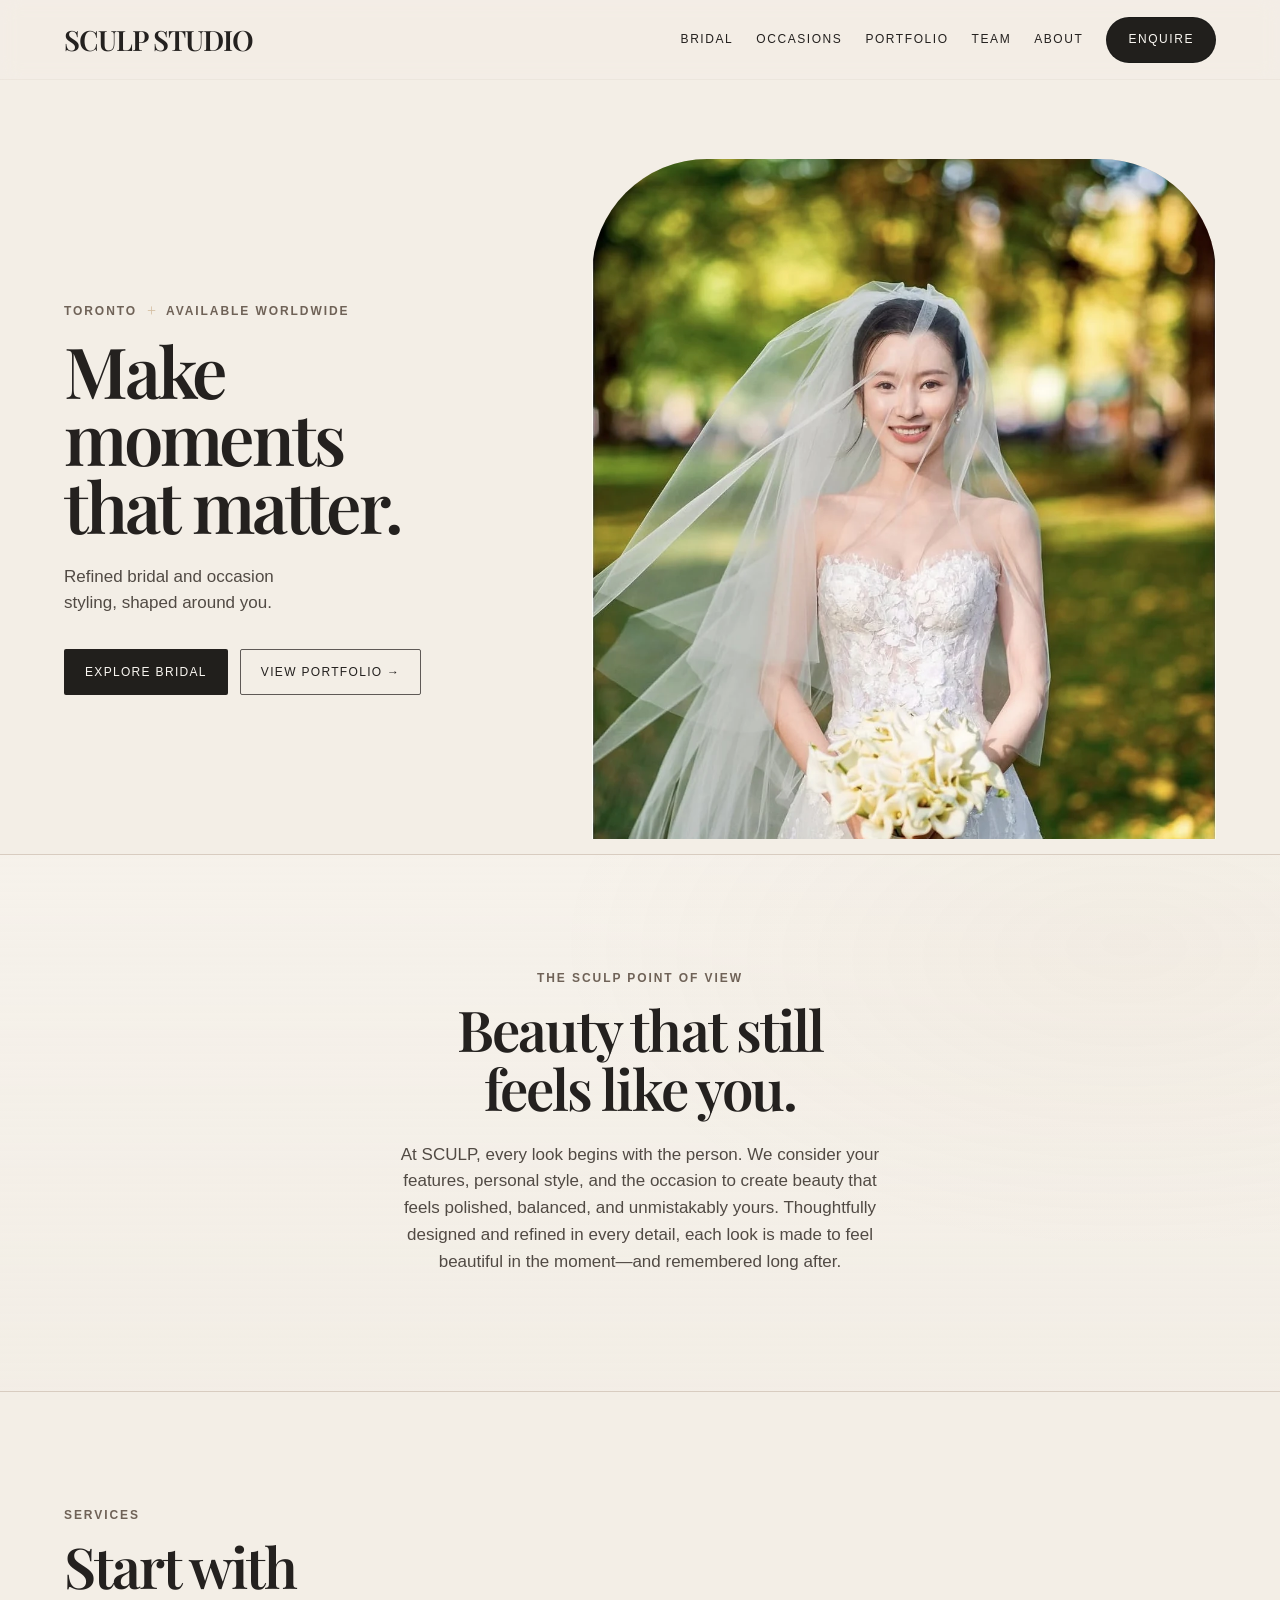
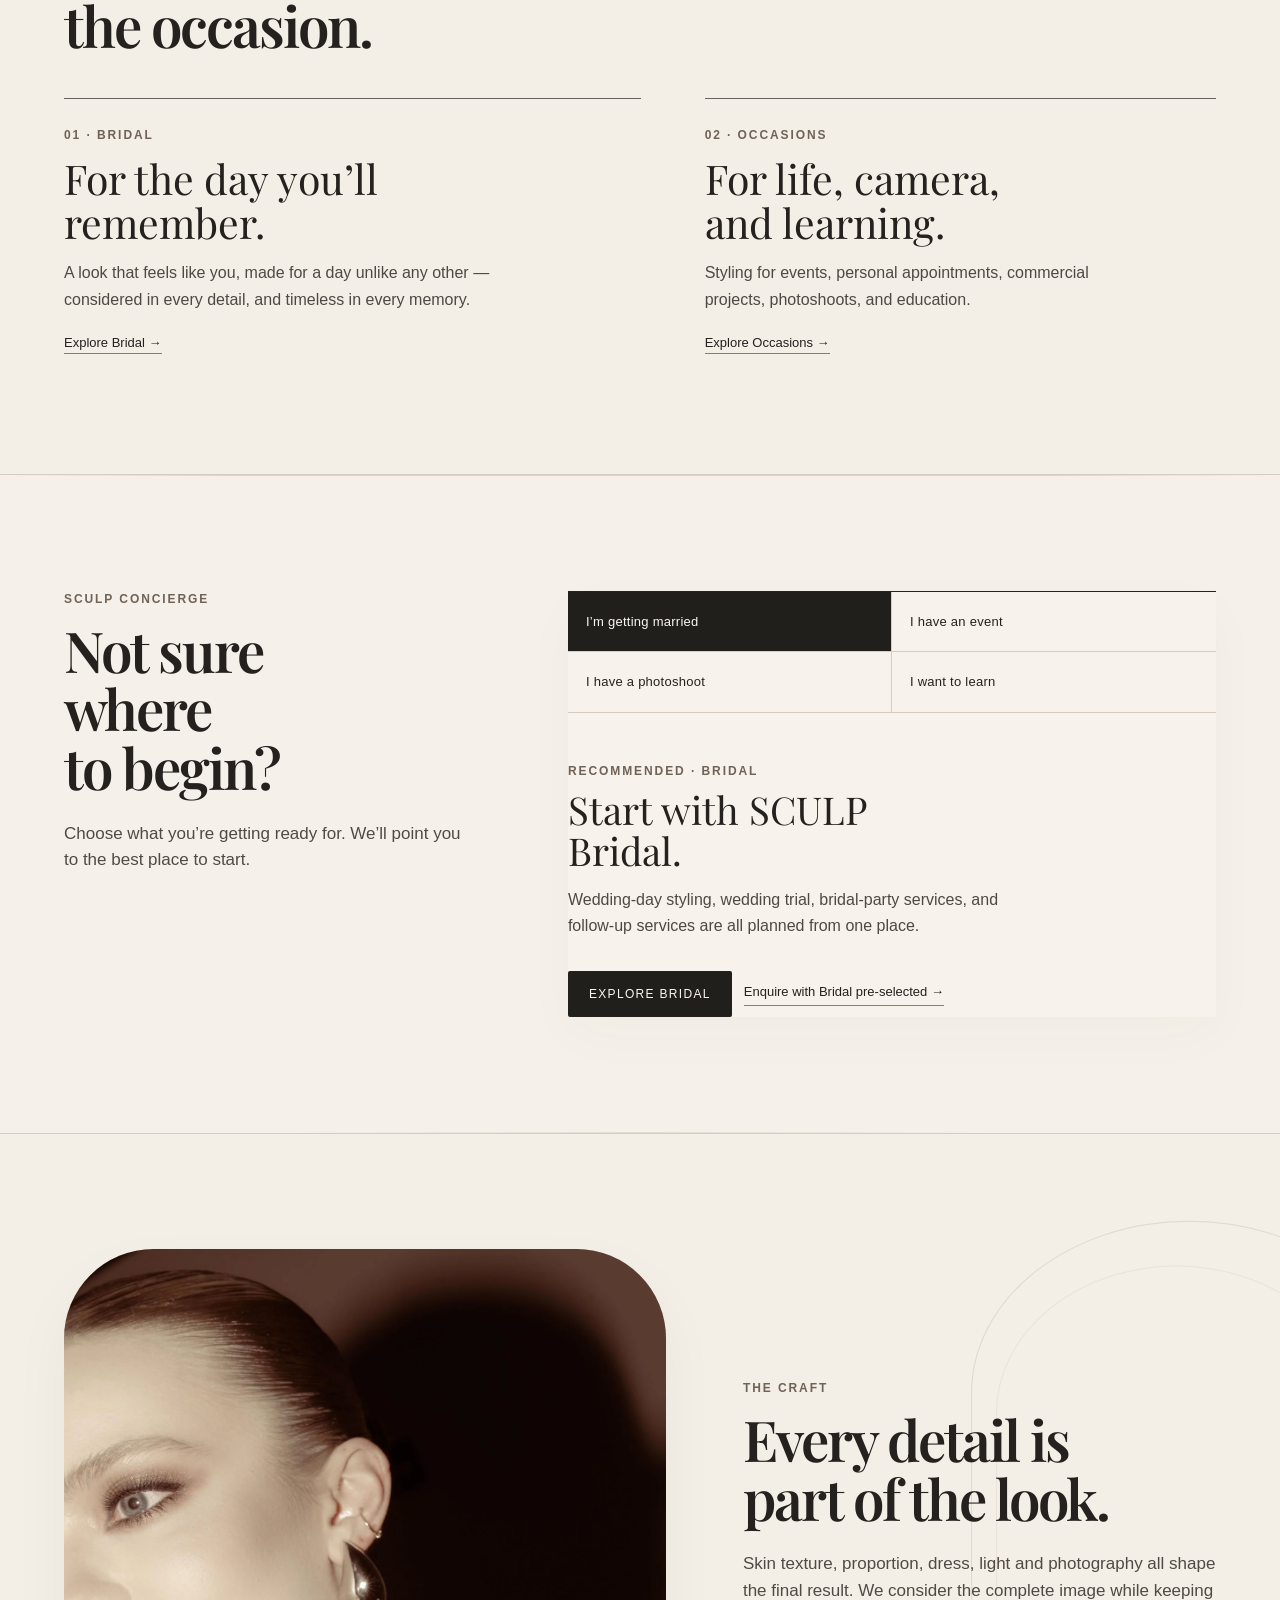
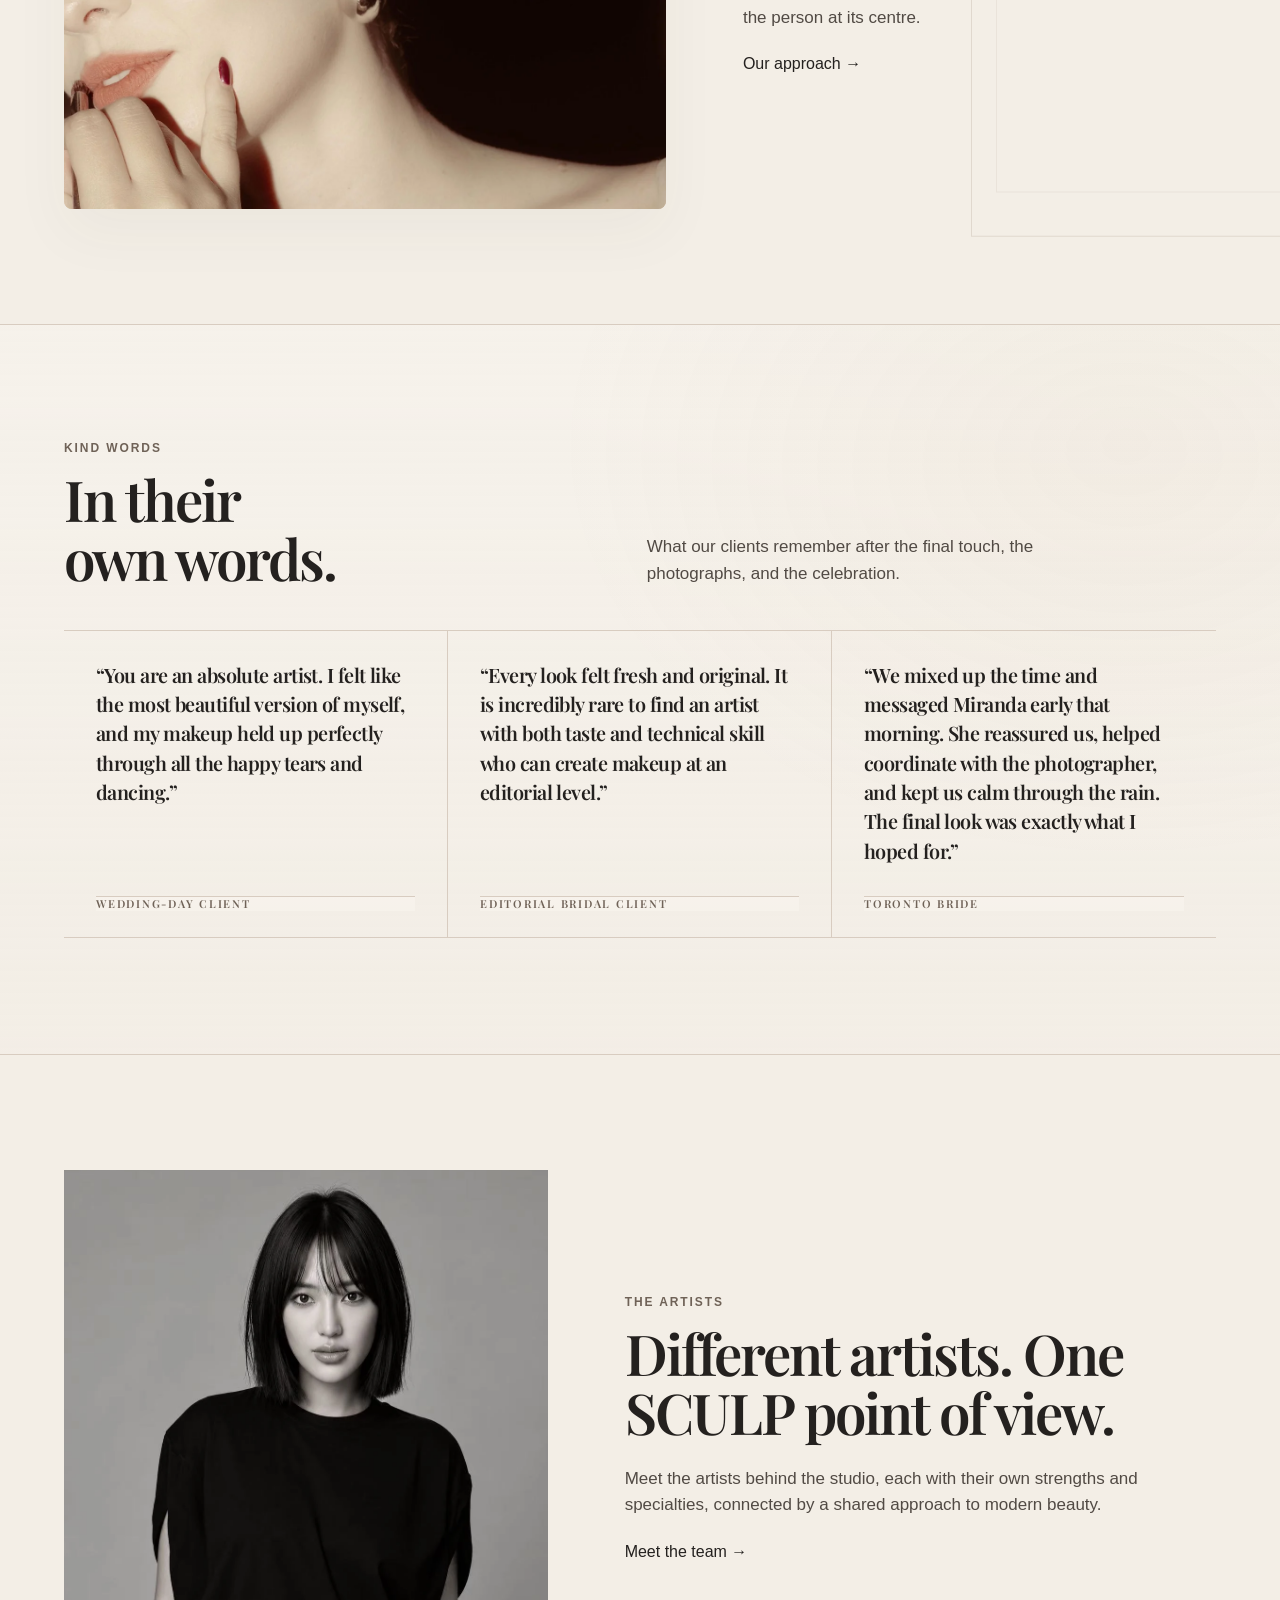
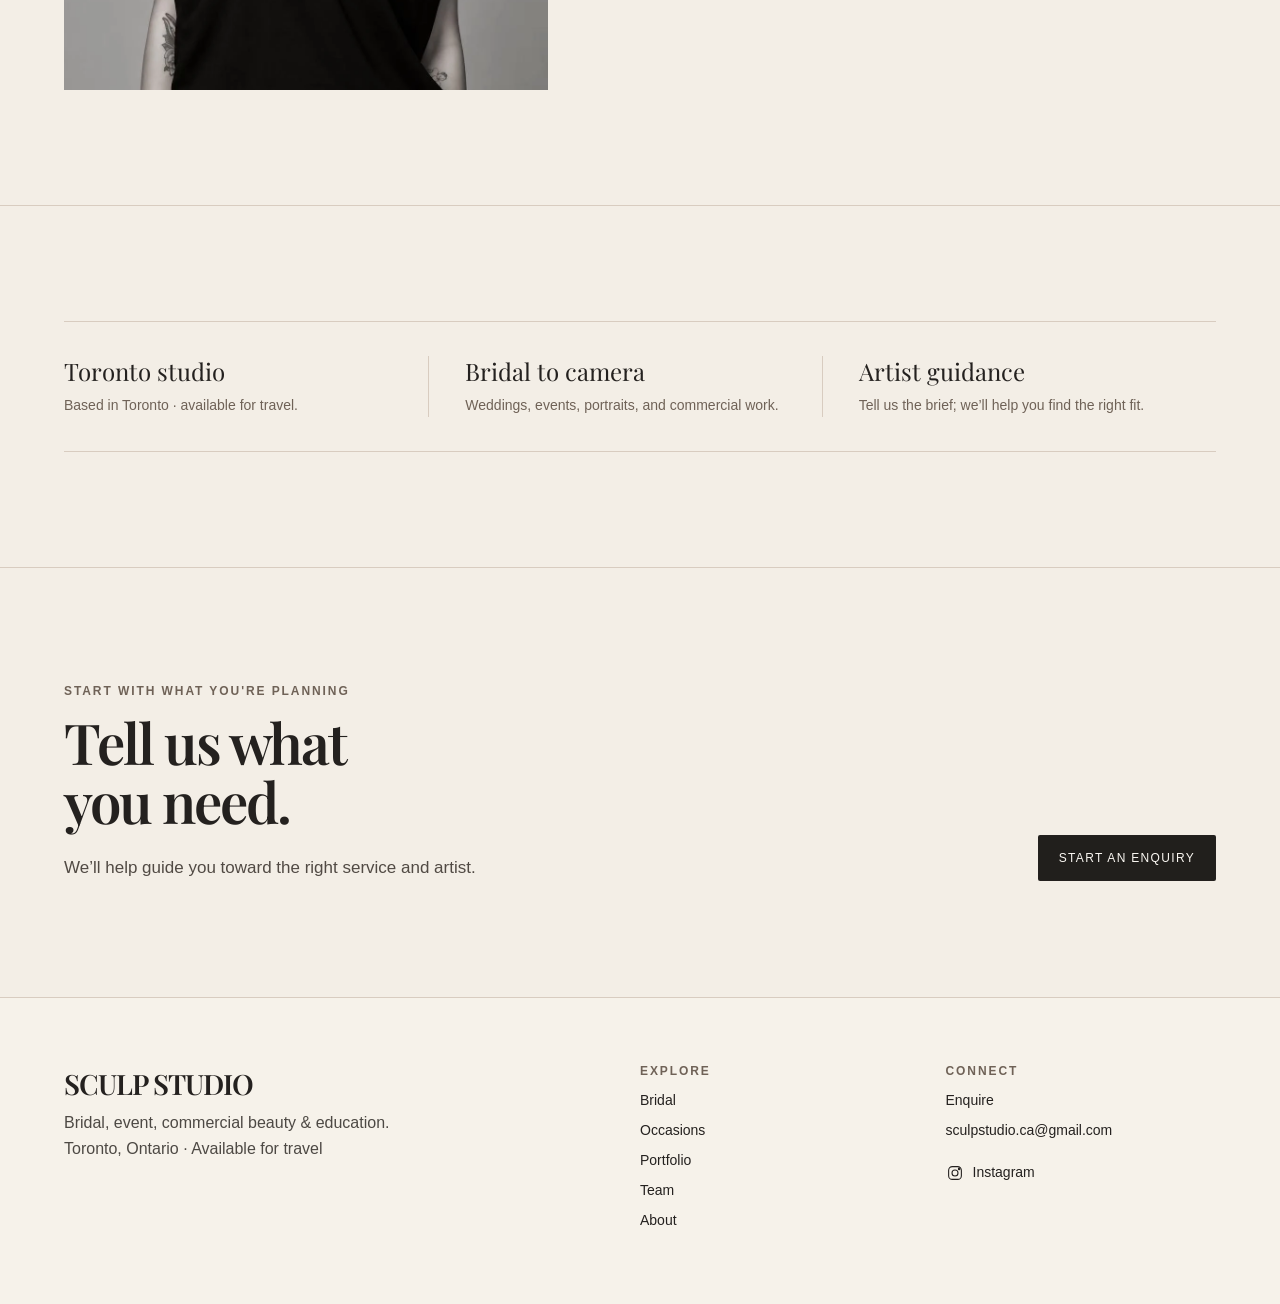
==== commit 543d3dde: "Polish mobile hero, page gutters and small-text readability" ====
--- a/index.html
+++ b/index.html
@@ -6,6 +6,12 @@
 <title>SCULP Studio | Bridal & Beauty Styling Toronto</title>
 <meta name="description" content="Toronto beauty studio for bridal, event, commercial and photoshoot styling, plus private and group education. Available for travel.">
 <meta name="theme-color" content="#f3eee6">
+<link rel="canonical" href="https://sculpstudio.ca/">
+<meta name="robots" content="index,follow,max-image-preview:large">
+<meta property="og:type" content="website">
+<meta property="og:title" content="SCULP Studio | Bridal & Beauty Styling Toronto">
+<meta property="og:description" content="Toronto bridal makeup, beauty styling and education. Explore our artists and enquire about your date.">
+<meta property="og:url" content="https://sculpstudio.ca/">
 <style>html,body{margin:0;padding:0;background:#f3eee6}body{min-height:100vh}@media(max-width:620px){#sculp-site .studio-gallery .studio-stack{grid-template-columns:1fr}#sculp-site .portfolio-featured .stack{grid-template-columns:1fr}#sculp-site .portfolio-thumb{flex-basis:72vw}#sculp-site .team-grid,#sculp-site .team-grid.junior{grid-template-columns:1fr}#sculp-site .team-founder .photo{min-height:480px}}</style>
 <link rel="preconnect" href="https://fonts.googleapis.com">
 <link rel="preconnect" href="https://fonts.gstatic.com" crossorigin>
@@ -17,7 +23,7 @@
 <body>
 <div id="sculp-site">
 <style>
-#sculp-site{--ivory:#f3eee6;--paper:#faf7f2;--ink:#24211f;--charcoal:#211f1c;--muted:#776d63;--line:#d8ccc0;--sand:#e7ddd0;--oak:#d4bea2;background:var(--ivory);color:var(--ink);font:15px/1.6 Arial,Helvetica,sans-serif;min-height:100vh}#sculp-site *{box-sizing:border-box}#sculp-site a{color:inherit;text-decoration:none}#sculp-site button,#sculp-site input,#sculp-site select,#sculp-site textarea{font:inherit}#sculp-site button{cursor:pointer}#sculp-site .shell{max-width:1440px;margin:auto;padding:0 clamp(30px,5vw,96px)}#sculp-site .mast{position:sticky;top:0;z-index:80;background:transparent;border-bottom:0;box-shadow:none;transition:none}#sculp-site .mast::before{content:"";position:absolute;inset:0;background:rgba(243,238,230,.22);border-bottom:1px solid rgba(216,204,192,.24);backdrop-filter:blur(10px) saturate(108%);-webkit-backdrop-filter:blur(10px) saturate(108%);transition:background .28s ease,border-color .28s ease,backdrop-filter .28s ease,-webkit-backdrop-filter .28s ease,box-shadow .28s ease;z-index:0}#sculp-site .mast.scrolled::before{background:rgba(243,238,230,.38);border-bottom-color:rgba(216,204,192,.34);backdrop-filter:blur(14px) saturate(115%);-webkit-backdrop-filter:blur(14px) saturate(115%);box-shadow:0 6px 18px rgba(20,20,18,.035)}#sculp-site .mast-inner{position:relative;z-index:2;min-height:80px;display:flex;align-items:center;justify-content:space-between;gap:20px}#sculp-site .logo{position:relative;z-index:3;font-family:'Playfair Display',Georgia,'Times New Roman',serif;font-size:28px;line-height:1;letter-spacing:-.035em;font-weight:600;white-space:nowrap}#sculp-site .nav{display:flex;align-items:center;gap:clamp(10px,1.8vw,28px)}#sculp-site .nav a,#sculp-site .mobile-toggle{font-size:11px;letter-spacing:.15em;text-transform:uppercase}#sculp-site .nav a.active{text-decoration:underline;text-underline-offset:8px}#sculp-site .nav a:last-child{border:1px solid rgba(27,27,25,.85);padding:12px 21px;border-radius:999px;background:var(--charcoal);color:var(--paper)}#sculp-site .mobile-toggle{display:none;background:none;border:0}#sculp-site .view[hidden]{display:none!important}#sculp-site main{position:relative;z-index:1}#sculp-site .view[data-page="portfolio"] .intro{padding-top:clamp(110px,12vw,185px)}#sculp-site .view[data-page="team"] .intro,#sculp-site .view[data-page="about"] .intro,#sculp-site .view[data-page="occasions"] .intro,#sculp-site .view[data-page="book"] .intro{padding-top:clamp(104px,10vw,156px)}#sculp-site .eyebrow{font-size:11px;letter-spacing:.2em;text-transform:uppercase;color:var(--muted)}#sculp-site .hero-location{display:flex;align-items:center;gap:10px;white-space:nowrap}#sculp-site .hero-location .location-plus{font-family:Georgia,'Times New Roman',serif;font-size:16px;font-weight:400;line-height:1;letter-spacing:0;color:var(--oak)}#sculp-site h1,#sculp-site h2,#sculp-site blockquote,#sculp-site .quote,#sculp-site .cta h2{font-family:'Playfair Display',Georgia,'Times New Roman',serif;font-style:normal;font-weight:600;letter-spacing:-.035em;line-height:1.03}#sculp-site h1{font-size:clamp(56px,8vw,126px);margin:20px 0 28px}#sculp-site h2{font-size:clamp(42px,5.4vw,80px);margin:15px 0 28px}#sculp-site h3{font-family:Arial,Helvetica,sans-serif;font-size:20px;font-weight:400;margin:10px 0}#sculp-site p{color:#4d4944;max-width:610px}#sculp-site .lead{font-size:17px;max-width:550px}#sculp-site .section{padding:clamp(84px,9vw,142px) 0;border-top:1px solid var(--line)}#sculp-site .intro{padding:clamp(108px,12vw,184px) 0 clamp(92px,8vw,122px)}#sculp-site .intro p{max-width:650px}#sculp-site .split{display:grid;grid-template-columns:1fr 1fr;gap:clamp(44px,6vw,104px);align-items:center}#sculp-site .home-hero{display:grid;grid-template-columns:42% 58%;min-height:min(800px,86vh);align-items:center;padding-top:18px}#sculp-site .home-hero .copy{padding:70px 5vw 70px 0}#sculp-site .home-hero .photo{height:100%;min-height:600px}#sculp-site .photo{position:relative;min-height:360px;background:linear-gradient(140deg,#e2d7ca,#c5ad92);overflow:hidden}#sculp-site .photo.tall{min-height:620px}#sculp-site .photo.wide{min-height:520px}#sculp-site .photo.mid{min-height:450px}#sculp-site .photo img{width:100%;height:100%;position:absolute;inset:0;object-fit:cover}#sculp-site .photo:has(img):after{display:none}#sculp-site .actions{display:flex;gap:12px;flex-wrap:wrap;margin-top:30px}#sculp-site .button{display:inline-block;padding:13px 19px;border:1px solid var(--ink);background:transparent;text-transform:uppercase;letter-spacing:.13em;font-size:11px;color:var(--ink);text-align:center}#sculp-site .button.fill{background:var(--charcoal);color:var(--paper)}#sculp-site .button:hover{background:var(--oak);color:var(--ink)}#sculp-site .triptych{display:grid;grid-template-columns:1.15fr .85fr;gap:18px;margin-top:55px}#sculp-site .triptych .photo:first-child{grid-row:span 2;min-height:740px}#sculp-site .triptych .photo{min-height:360px}#sculp-site .three{display:grid;grid-template-columns:repeat(3,1fr);gap:28px;margin-top:45px}#sculp-site .card{border-top:1px solid var(--ink);padding:20px 0}#sculp-site .card .eyebrow{margin-bottom:30px}#sculp-site .statement{text-align:center;max-width:1040px;margin:auto;padding-inline:clamp(8px,2vw,30px)}#sculp-site .statement p{margin:auto}#sculp-site .statement>p{font-style:italic;font-size:clamp(19px,2vw,29px);line-height:1.45;max-width:1180px;color:var(--ink)}#sculp-site .quote{font-size:clamp(32px,4.5vw,66px);max-width:1050px;margin:0 auto 25px;text-align:center}#sculp-site .muted{color:var(--muted)}#sculp-site .cta{background:var(--charcoal);color:var(--paper);padding:clamp(92px,10vw,148px) 0}#sculp-site .cta p,#sculp-site .cta .eyebrow{color:#c4bfb6}#sculp-site .cta .button{border-color:var(--paper);color:var(--paper)}#sculp-site .cta .button.fill{background:var(--paper);color:var(--ink)}#sculp-site .cta .shell{max-width:1320px;padding-left:clamp(42px,6vw,112px);padding-right:clamp(42px,6vw,112px)}
+#sculp-site{--ivory:#f3eee6;--paper:#faf7f2;--ink:#24211f;--charcoal:#211f1c;--muted:#6f6257;--line:#d8ccc0;--sand:#e7ddd0;--oak:#d4bea2;background:var(--ivory);color:var(--ink);font:15px/1.6 Arial,Helvetica,sans-serif;min-height:100vh}#sculp-site *{box-sizing:border-box}#sculp-site a{color:inherit;text-decoration:none}#sculp-site button,#sculp-site input,#sculp-site select,#sculp-site textarea{font:inherit}#sculp-site button{cursor:pointer}#sculp-site .shell{max-width:1440px;margin:auto;padding:0 clamp(30px,5vw,96px)}#sculp-site .mast{position:sticky;top:0;z-index:80;background:transparent;border-bottom:0;box-shadow:none;transition:none}#sculp-site .mast::before{content:"";position:absolute;inset:0;background:rgba(243,238,230,.22);border-bottom:1px solid rgba(216,204,192,.24);backdrop-filter:blur(10px) saturate(108%);-webkit-backdrop-filter:blur(10px) saturate(108%);transition:background .28s ease,border-color .28s ease,backdrop-filter .28s ease,-webkit-backdrop-filter .28s ease,box-shadow .28s ease;z-index:0}#sculp-site .mast.scrolled::before{background:rgba(243,238,230,.38);border-bottom-color:rgba(216,204,192,.34);backdrop-filter:blur(14px) saturate(115%);-webkit-backdrop-filter:blur(14px) saturate(115%);box-shadow:0 6px 18px rgba(20,20,18,.035)}#sculp-site .mast-inner{position:relative;z-index:2;min-height:80px;display:flex;align-items:center;justify-content:space-between;gap:20px}#sculp-site .logo{position:relative;z-index:3;font-family:'Playfair Display',Georgia,'Times New Roman',serif;font-size:28px;line-height:1;letter-spacing:-.035em;font-weight:600;white-space:nowrap}#sculp-site .nav{display:flex;align-items:center;gap:clamp(10px,1.8vw,28px)}#sculp-site .nav a,#sculp-site .mobile-toggle{font-size:11px;letter-spacing:.15em;text-transform:uppercase}#sculp-site .nav a.active{text-decoration:underline;text-underline-offset:8px}#sculp-site .nav a:last-child{border:1px solid rgba(27,27,25,.85);padding:12px 21px;border-radius:999px;background:var(--charcoal);color:var(--paper)}#sculp-site .mobile-toggle{display:none;background:none;border:0}#sculp-site .view[hidden]{display:none!important}#sculp-site main{position:relative;z-index:1}#sculp-site .view[data-page="portfolio"] .intro{padding-top:clamp(110px,12vw,185px)}#sculp-site .view[data-page="team"] .intro,#sculp-site .view[data-page="about"] .intro,#sculp-site .view[data-page="occasions"] .intro,#sculp-site .view[data-page="book"] .intro{padding-top:clamp(104px,10vw,156px)}#sculp-site .eyebrow{font-size:11px;letter-spacing:.2em;text-transform:uppercase;color:var(--muted)}#sculp-site .hero-location{display:flex;align-items:center;gap:10px;white-space:nowrap}#sculp-site .hero-location .location-plus{font-family:Georgia,'Times New Roman',serif;font-size:16px;font-weight:400;line-height:1;letter-spacing:0;color:var(--oak)}#sculp-site h1,#sculp-site h2,#sculp-site blockquote,#sculp-site .quote,#sculp-site .cta h2{font-family:'Playfair Display',Georgia,'Times New Roman',serif;font-style:normal;font-weight:600;letter-spacing:-.035em;line-height:1.03}#sculp-site h1{font-size:clamp(56px,8vw,126px);margin:20px 0 28px}#sculp-site h2{font-size:clamp(42px,5.4vw,80px);margin:15px 0 28px}#sculp-site h3{font-family:Arial,Helvetica,sans-serif;font-size:20px;font-weight:400;margin:10px 0}#sculp-site p{color:#4d4944;max-width:610px}#sculp-site .lead{font-size:17px;max-width:550px}#sculp-site .section{padding:clamp(84px,9vw,142px) 0;border-top:1px solid var(--line)}#sculp-site .intro{padding-block:clamp(108px,12vw,184px) clamp(92px,8vw,122px)}#sculp-site .intro p{max-width:650px}#sculp-site .split{display:grid;grid-template-columns:1fr 1fr;gap:clamp(44px,6vw,104px);align-items:center}#sculp-site .home-hero{display:grid;grid-template-columns:42% 58%;min-height:min(800px,86vh);align-items:center;padding-top:18px}#sculp-site .home-hero .copy{padding:70px 5vw 70px 0}#sculp-site .home-hero .photo{height:100%;min-height:600px}#sculp-site .photo{position:relative;min-height:360px;background:linear-gradient(140deg,#e2d7ca,#c5ad92);overflow:hidden}#sculp-site .photo.tall{min-height:620px}#sculp-site .photo.wide{min-height:520px}#sculp-site .photo.mid{min-height:450px}#sculp-site .photo img{width:100%;height:100%;position:absolute;inset:0;object-fit:cover}#sculp-site .photo:has(img):after{display:none}#sculp-site .actions{display:flex;gap:12px;flex-wrap:wrap;margin-top:30px}#sculp-site .button{display:inline-block;padding:13px 19px;border:1px solid var(--ink);background:transparent;text-transform:uppercase;letter-spacing:.13em;font-size:11px;color:var(--ink);text-align:center}#sculp-site .button.fill{background:var(--charcoal);color:var(--paper)}#sculp-site .button:hover{background:var(--oak);color:var(--ink)}#sculp-site .triptych{display:grid;grid-template-columns:1.15fr .85fr;gap:18px;margin-top:55px}#sculp-site .triptych .photo:first-child{grid-row:span 2;min-height:740px}#sculp-site .triptych .photo{min-height:360px}#sculp-site .three{display:grid;grid-template-columns:repeat(3,1fr);gap:28px;margin-top:45px}#sculp-site .card{border-top:1px solid var(--ink);padding:20px 0}#sculp-site .card .eyebrow{margin-bottom:30px}#sculp-site .statement{text-align:center;max-width:1040px;margin:auto;padding-inline:clamp(8px,2vw,30px)}#sculp-site .statement p{margin:auto}#sculp-site .statement>p{font-style:italic;font-size:clamp(19px,2vw,29px);line-height:1.45;max-width:1180px;color:var(--ink)}#sculp-site .quote{font-size:clamp(32px,4.5vw,66px);max-width:1050px;margin:0 auto 25px;text-align:center}#sculp-site .muted{color:var(--muted)}#sculp-site .cta{background:var(--charcoal);color:var(--paper);padding:clamp(92px,10vw,148px) 0}#sculp-site .cta p,#sculp-site .cta .eyebrow{color:#c4bfb6}#sculp-site .cta .button{border-color:var(--paper);color:var(--paper)}#sculp-site .cta .button.fill{background:var(--paper);color:var(--ink)}#sculp-site .cta .shell{max-width:1320px;padding-left:clamp(42px,6vw,112px);padding-right:clamp(42px,6vw,112px)}
 #sculp-site .cta .shell>h2{max-width:760px}
 #sculp-site .cta .shell>p{max-width:580px}
 #sculp-site .cta .shell>.button{margin-top:16px}
@@ -25,7 +31,7 @@
 #sculp-site .shell.cta>h2{max-width:820px}
 #sculp-site .shell.cta>p{max-width:610px}
 #sculp-site .shell.cta .actions{margin-top:36px}
-#sculp-site .filters{display:flex;gap:10px;flex-wrap:wrap;margin:32px 0}#sculp-site .filter{border:1px solid var(--line);padding:9px 14px;background:none;font-size:11px;letter-spacing:.12em;text-transform:uppercase}#sculp-site .filter[aria-pressed="true"]{border-color:var(--ink);background:var(--ink);color:white}#sculp-site .portfolio{display:grid;grid-template-columns:repeat(12,1fr);gap:22px}#sculp-site .portfolio figure{margin:0;grid-column:span 4}#sculp-site .portfolio figure:nth-child(5n+1){grid-column:span 7}#sculp-site .portfolio figure:nth-child(5n+2){grid-column:span 5}#sculp-site .portfolio .photo{min-height:390px}#sculp-site .portfolio figure:nth-child(5n+1) .photo{min-height:610px}#sculp-site figcaption{padding:10px 0;font-size:11px;letter-spacing:.08em;text-transform:uppercase}#sculp-site .people{display:grid;grid-template-columns:repeat(3,1fr);gap:25px;margin:50px 0}#sculp-site .people .photo{min-height:450px}#sculp-site .people p{font-size:14px}#sculp-site .faq{max-width:900px;margin-top:40px}#sculp-site details{border-top:1px solid var(--line);padding:16px 0}#sculp-site summary{cursor:pointer}#sculp-site .form{max-width:950px;display:grid;grid-template-columns:1fr 1fr;gap:22px;margin:40px 0}#sculp-site .field{display:flex;flex-direction:column;gap:7px;font-size:11px;letter-spacing:.12em;text-transform:uppercase}#sculp-site .field.full{grid-column:1/-1}#sculp-site input,#sculp-site select,#sculp-site textarea{width:100%;border:1px solid var(--line);background:var(--paper);color:var(--ink);border-radius:0}#sculp-site textarea{min-height:130px;resize:vertical}#sculp-site .foot{display:grid;grid-template-columns:2fr 1fr 1fr;gap:35px;padding:65px 0}#sculp-site footer{border-top:1px solid var(--line);background:rgba(250,247,242,.32)}#sculp-site:has(.view[data-page="home"]:not([hidden]))> .cta{display:none}#sculp-site .foot a{display:block;margin:7px 0}#sculp-site .social-link{display:inline-flex!important;align-items:center;gap:9px;width:max-content;margin-top:12px!important;font-size:14px}#sculp-site .social-icon{width:18px;height:18px;display:inline-flex;align-items:center;justify-content:center;flex:0 0 auto}#sculp-site .social-icon svg{width:100%;height:100%;fill:none;stroke:currentColor;stroke-width:1.45;stroke-linecap:round;stroke-linejoin:round}#sculp-site .social-link:hover span:last-child{border-bottom:1px solid currentColor}#sculp-site .note{font-size:12px;color:var(--muted)}
+#sculp-site .filters{display:flex;gap:10px;flex-wrap:wrap;margin:32px 0}#sculp-site .filter{border:1px solid var(--line);padding:9px 14px;background:none;font-size:11px;letter-spacing:.12em;text-transform:uppercase}#sculp-site .filter[aria-pressed="true"]{border-color:var(--ink);background:var(--ink);color:white}#sculp-site .portfolio{display:grid;grid-template-columns:repeat(12,1fr);gap:22px}#sculp-site .portfolio figure{margin:0;grid-column:span 4}#sculp-site .portfolio figure:nth-child(5n+1){grid-column:span 7}#sculp-site .portfolio figure:nth-child(5n+2){grid-column:span 5}#sculp-site .portfolio .photo{min-height:390px}#sculp-site .portfolio figure:nth-child(5n+1) .photo{min-height:610px}#sculp-site figcaption{padding:10px 0;font-size:11px;letter-spacing:.08em;text-transform:uppercase}#sculp-site .people{display:grid;grid-template-columns:repeat(3,1fr);gap:25px;margin:50px 0}#sculp-site .people .photo{min-height:450px}#sculp-site .people p{font-size:14px}#sculp-site .faq{max-width:900px;margin-top:40px}#sculp-site details{border-top:1px solid var(--line);padding:16px 0}#sculp-site summary{cursor:pointer}#sculp-site .form{max-width:950px;display:grid;grid-template-columns:1fr 1fr;gap:22px;margin:40px 0}#sculp-site .field{display:flex;flex-direction:column;gap:7px;font-size:11px;letter-spacing:.12em;text-transform:uppercase}#sculp-site .field.full{grid-column:1/-1}#sculp-site input,#sculp-site select,#sculp-site textarea{width:100%;border:1px solid var(--line);background:var(--paper);color:var(--ink);border-radius:0}#sculp-site textarea{min-height:130px;resize:vertical}#sculp-site .foot{display:grid;grid-template-columns:2fr 1fr 1fr;gap:35px;padding-block:65px}#sculp-site footer{border-top:1px solid var(--line);background:rgba(250,247,242,.32)}#sculp-site:has(.view[data-page="home"]:not([hidden]))> .cta{display:none}#sculp-site .foot a{display:block;margin:7px 0}#sculp-site .social-link{display:inline-flex!important;align-items:center;gap:9px;width:max-content;margin-top:12px!important;font-size:14px}#sculp-site .social-icon{width:18px;height:18px;display:inline-flex;align-items:center;justify-content:center;flex:0 0 auto}#sculp-site .social-icon svg{width:100%;height:100%;fill:none;stroke:currentColor;stroke-width:1.45;stroke-linecap:round;stroke-linejoin:round}#sculp-site .social-link:hover span:last-child{border-bottom:1px solid currentColor}#sculp-site .note{font-size:12px;color:var(--muted)}
 #sculp-site .pricing-grid{display:grid;grid-template-columns:repeat(3,minmax(0,1fr));gap:22px;margin-top:48px}
 #sculp-site .pricing-group{margin-top:48px}
 #sculp-site .pricing-group+.pricing-group{margin-top:clamp(72px,8vw,112px);padding-top:clamp(54px,6vw,82px);border-top:1px solid var(--line)}
@@ -46,7 +52,7 @@
 #sculp-site .service-row span:last-child{text-align:right;white-space:nowrap}
 #sculp-site .booking-notes{max-width:900px;margin-top:34px}
 #sculp-site .booking-notes li{margin:10px 0;color:#4d4944}
-#sculp-site .bridal-hero{display:grid;grid-template-columns:minmax(0,.82fr) minmax(380px,1.18fr);gap:clamp(54px,7vw,116px);align-items:center;padding:clamp(88px,9vw,132px) 0 clamp(96px,9vw,142px)}
+#sculp-site .bridal-hero{display:grid;grid-template-columns:minmax(0,.82fr) minmax(380px,1.18fr);gap:clamp(54px,7vw,116px);align-items:center;padding-block:clamp(88px,9vw,132px) clamp(96px,9vw,142px)}
 #sculp-site .bridal-hero-copy{max-width:620px}
 #sculp-site .bridal-hero-copy h1{margin:.18em 0 .28em}
 #sculp-site .bridal-hero-media .photo{min-height:680px}
@@ -147,7 +153,7 @@
 #sculp-site .studio-gallery .studio-stack .photo{border-radius:6px}
 #sculp-site .card{border-top-color:rgba(36,33,31,.62)}
 #sculp-site .button{border-color:rgba(36,33,31,.72);border-radius:2px}
-#sculp-site .eyebrow{color:#817467}
+#sculp-site .eyebrow{color:var(--muted)}
 #sculp-site input,#sculp-site select,#sculp-site textarea{background:#fcf8f2;border-color:#dacdc0}#sculp-site input,#sculp-site select{height:54px;min-height:54px;padding:0 18px}#sculp-site select{line-height:54px}#sculp-site textarea{padding:15px 18px;min-height:140px}
 
 
@@ -369,7 +375,7 @@
 @media(max-width:950px){#sculp-site .occasion-gallery{column-count:2}#sculp-site .occasion-gallery figure:nth-child(5),#sculp-site .occasion-gallery figure:nth-child(9){break-before:auto}}
 @media(max-width:640px){#sculp-site .architectural-section::before,#sculp-site .architectural-section::after{display:none}#sculp-site .studio-gallery::after{display:none}#sculp-site .client-voices-heading{margin-bottom:30px}#sculp-site .client-voice{padding:25px 0 22px;gap:20px}#sculp-site .civil-promo{margin-top:40px}#sculp-site .occasion-gallery{column-count:1;margin-top:38px}}
 
-@media(max-width:950px){#sculp-site .concierge{grid-template-columns:1fr}#sculp-site .team-next{grid-template-columns:1fr}#sculp-site .team-next-links{justify-content:flex-start}#sculp-site .section-actions{align-items:flex-start;flex-direction:column}#sculp-site .trust-item:not(:last-child){border-right:0}#sculp-site .trust-item{padding-right:0}#sculp-site .trust-item:not(:first-child){padding-left:0}#sculp-site .home-hero{grid-template-columns:1fr;gap:34px;min-height:auto;padding-top:40px}#sculp-site .home-hero .copy{max-width:680px;padding:54px 0 24px}#sculp-site .home-hero .copy h1{font-size:clamp(58px,10vw,84px);max-width:8.5ch}#sculp-site .home-hero .copy .lead{max-width:40ch}#sculp-site .home-hero>div:last-child{width:100%}#sculp-site .home-work{grid-template-columns:1fr}#sculp-site .home-work-stack{grid-template-columns:1fr 1fr;grid-template-rows:none}#sculp-site .home-work>.photo{min-height:540px}#sculp-site .home-services,#sculp-site .home-studio,#sculp-site .home-team,#sculp-site .home-final{grid-template-columns:1fr}#sculp-site .trust-strip{grid-template-columns:1fr 1fr}#sculp-site .home-team .photo{order:1}#sculp-site .home-team>div:last-child{order:2}#sculp-site .studio-gallery{grid-template-columns:1fr}#sculp-site .studio-gallery .studio-stack{grid-template-columns:1fr 1fr;grid-template-rows:none}#sculp-site .studio-gallery .photo{min-height:420px}#sculp-site .studio-gallery .studio-stack .photo{min-height:260px}#sculp-site .portfolio-featured{grid-template-columns:1fr}#sculp-site .portfolio-featured .stack{grid-template-columns:1fr 1fr;grid-template-rows:none}#sculp-site .portfolio-featured .photo{min-height:520px}#sculp-site .portfolio-featured .stack .photo{min-height:300px}#sculp-site .team-founder{grid-template-columns:1fr}#sculp-site .team-grid,#sculp-site .team-grid.junior{grid-template-columns:1fr 1fr}#sculp-site .bridal-hero{grid-template-columns:1fr;padding-top:54px}#sculp-site .bridal-hero-media .photo{min-height:520px}#sculp-site .book-layout{grid-template-columns:1fr}#sculp-site .promo-card{position:relative;top:auto}#sculp-site .pricing-grid{grid-template-columns:1fr}#sculp-site .service-list{grid-template-columns:1fr}#sculp-site .artist-note{align-items:flex-start;flex-direction:column}#sculp-site .mobile-toggle{display:block}#sculp-site .nav{display:none;position:absolute;top:100%;left:0;right:0;background:var(--ivory);padding:25px;flex-direction:column;align-items:flex-start;border-bottom:1px solid var(--line)}#sculp-site .nav.open{display:flex}#sculp-site .home-hero,#sculp-site .split{grid-template-columns:1fr}#sculp-site .home-hero .copy{order:2;padding:45px 0 65px}#sculp-site .home-hero .photo{order:1;min-height:55vh}#sculp-site .triptych{grid-template-columns:1fr 1fr}#sculp-site .triptych .photo:first-child{grid-column:1/-1;grid-row:auto;min-height:520px}#sculp-site .three,#sculp-site .people{grid-template-columns:1fr 1fr}}@media(max-width:640px){#sculp-site .concierge-options{grid-template-columns:1fr}#sculp-site .concierge-option{border-right:0;border-bottom:1px solid var(--line)!important}#sculp-site .concierge-option:last-child{border-bottom:0!important}#sculp-site .concierge-result{min-height:0}#sculp-site .actions{align-items:stretch;gap:10px}#sculp-site .actions .button{width:100%}#sculp-site .home-final .actions{justify-content:flex-start}#sculp-site .field.full .button{width:100%}#sculp-site .book-expectation-grid>div{padding-right:0;padding-bottom:18px}#sculp-site .book-expectation-grid>div:not(:last-child){border-right:0;border-bottom:1px solid var(--line)}#sculp-site .book-expectation-grid{grid-template-columns:1fr}#sculp-site .home-work-stack{grid-template-columns:1fr}#sculp-site .home-work>.photo{min-height:460px}#sculp-site .home-work-stack .photo{min-height:300px}#sculp-site .home-strip .photo{flex-basis:72vw}#sculp-site .trust-strip{grid-template-columns:1fr}#sculp-site .home-hero .photo{min-height:58vh}#sculp-site h1{font-size:clamp(48px,14vw,68px);line-height:1.01;max-width:12ch}#sculp-site h2{font-size:clamp(34px,10vw,48px);line-height:1.07}#sculp-site .lead{font-size:17px}#sculp-site p{font-size:16px;line-height:1.62}#sculp-site .button{font-size:11.5px;padding:13px 17px}#sculp-site .arch-top{border-radius:58px 58px 0 0}#sculp-site .arch-soft{border-radius:38px 38px 8px 8px}#sculp-site .shell{padding-left:22px;padding-right:22px}#sculp-site .section{padding:68px 0}#sculp-site .intro{padding:86px 0 72px}#sculp-site .shell.cta{padding:72px 28px}#sculp-site .logo{font-size:17px}#sculp-site .triptych,#sculp-site .three,#sculp-site .people,#sculp-site .form,#sculp-site .foot{grid-template-columns:1fr}#sculp-site .portfolio{display:block}#sculp-site .portfolio figure{margin-bottom:22px}#sculp-site .portfolio .photo,#sculp-site .portfolio figure:nth-child(5n+1) .photo{min-height:460px}#sculp-site .photo.tall{min-height:470px}#sculp-site .field.full{grid-column:auto}#sculp-site .triptych .photo:first-child{min-height:470px}}
+@media(max-width:950px){#sculp-site .concierge{grid-template-columns:1fr}#sculp-site .team-next{grid-template-columns:1fr}#sculp-site .team-next-links{justify-content:flex-start}#sculp-site .section-actions{align-items:flex-start;flex-direction:column}#sculp-site .trust-item:not(:last-child){border-right:0}#sculp-site .trust-item{padding-right:0}#sculp-site .trust-item:not(:first-child){padding-left:0}#sculp-site .home-hero{grid-template-columns:1fr;gap:34px;min-height:auto;padding-top:40px}#sculp-site .home-hero .copy{max-width:680px;padding:54px 0 24px}#sculp-site .home-hero .copy h1{font-size:clamp(58px,10vw,84px);max-width:8.5ch}#sculp-site .home-hero .copy .lead{max-width:40ch}#sculp-site .home-hero>div:last-child{width:100%}#sculp-site .home-work{grid-template-columns:1fr}#sculp-site .home-work-stack{grid-template-columns:1fr 1fr;grid-template-rows:none}#sculp-site .home-work>.photo{min-height:540px}#sculp-site .home-services,#sculp-site .home-studio,#sculp-site .home-team,#sculp-site .home-final{grid-template-columns:1fr}#sculp-site .trust-strip{grid-template-columns:1fr 1fr}#sculp-site .home-team .photo{order:1}#sculp-site .home-team>div:last-child{order:2}#sculp-site .studio-gallery{grid-template-columns:1fr}#sculp-site .studio-gallery .studio-stack{grid-template-columns:1fr 1fr;grid-template-rows:none}#sculp-site .studio-gallery .photo{min-height:420px}#sculp-site .studio-gallery .studio-stack .photo{min-height:260px}#sculp-site .portfolio-featured{grid-template-columns:1fr}#sculp-site .portfolio-featured .stack{grid-template-columns:1fr 1fr;grid-template-rows:none}#sculp-site .portfolio-featured .photo{min-height:520px}#sculp-site .portfolio-featured .stack .photo{min-height:300px}#sculp-site .team-founder{grid-template-columns:1fr}#sculp-site .team-grid,#sculp-site .team-grid.junior{grid-template-columns:1fr 1fr}#sculp-site .bridal-hero{grid-template-columns:1fr;padding-top:54px}#sculp-site .bridal-hero-media .photo{min-height:520px}#sculp-site .book-layout{grid-template-columns:1fr}#sculp-site .promo-card{position:relative;top:auto}#sculp-site .pricing-grid{grid-template-columns:1fr}#sculp-site .service-list{grid-template-columns:1fr}#sculp-site .artist-note{align-items:flex-start;flex-direction:column}#sculp-site .mobile-toggle{display:block}#sculp-site .nav{display:none;position:absolute;top:100%;left:0;right:0;background:var(--ivory);padding:25px;flex-direction:column;align-items:flex-start;border-bottom:1px solid var(--line)}#sculp-site .nav.open{display:flex}#sculp-site .home-hero,#sculp-site .split{grid-template-columns:1fr}#sculp-site .home-hero .copy{order:2;padding:45px 0 65px}#sculp-site .home-hero .photo{order:1;min-height:55vh}#sculp-site .triptych{grid-template-columns:1fr 1fr}#sculp-site .triptych .photo:first-child{grid-column:1/-1;grid-row:auto;min-height:520px}#sculp-site .three,#sculp-site .people{grid-template-columns:1fr 1fr}}@media(max-width:640px){#sculp-site .concierge-options{grid-template-columns:1fr}#sculp-site .concierge-option{border-right:0;border-bottom:1px solid var(--line)!important}#sculp-site .concierge-option:last-child{border-bottom:0!important}#sculp-site .concierge-result{min-height:0}#sculp-site .actions{align-items:stretch;gap:10px}#sculp-site .actions .button{width:100%}#sculp-site .home-final .actions{justify-content:flex-start}#sculp-site .field.full .button{width:100%}#sculp-site .book-expectation-grid>div{padding-right:0;padding-bottom:18px}#sculp-site .book-expectation-grid>div:not(:last-child){border-right:0;border-bottom:1px solid var(--line)}#sculp-site .book-expectation-grid{grid-template-columns:1fr}#sculp-site .home-work-stack{grid-template-columns:1fr}#sculp-site .home-work>.photo{min-height:460px}#sculp-site .home-work-stack .photo{min-height:300px}#sculp-site .home-strip .photo{flex-basis:72vw}#sculp-site .trust-strip{grid-template-columns:1fr}#sculp-site .home-hero .photo{min-height:58vh}#sculp-site h1{font-size:clamp(48px,14vw,68px);line-height:1.01;max-width:12ch}#sculp-site h2{font-size:clamp(34px,10vw,48px);line-height:1.07}#sculp-site .lead{font-size:17px}#sculp-site p{font-size:16px;line-height:1.62}#sculp-site .button{font-size:11.5px;padding:13px 17px}#sculp-site .arch-top{border-radius:58px 58px 0 0}#sculp-site .arch-soft{border-radius:38px 38px 8px 8px}#sculp-site .shell{padding-left:22px;padding-right:22px}#sculp-site .section{padding:68px 0}#sculp-site .intro{padding-block:86px 72px}#sculp-site .shell.cta{padding:72px 28px}#sculp-site .logo{font-size:17px}#sculp-site .triptych,#sculp-site .three,#sculp-site .people,#sculp-site .form,#sculp-site .foot{grid-template-columns:1fr}#sculp-site .portfolio{display:block}#sculp-site .portfolio figure{margin-bottom:22px}#sculp-site .portfolio .photo,#sculp-site .portfolio figure:nth-child(5n+1) .photo{min-height:460px}#sculp-site .photo.tall{min-height:470px}#sculp-site .field.full{grid-column:auto}#sculp-site .triptych .photo:first-child{min-height:470px}}
 
 /* Reusable three-image gallery: preserve every source image's natural ratio. */
 #sculp-site .natural-three{display:grid!important;grid-template-columns:repeat(3,minmax(0,1fr))!important;gap:14px;align-items:start;margin-top:42px}
@@ -387,6 +393,42 @@
 #sculp-site .team-grid:not(.junior) .team-person>p{max-width:50ch}
 @media(max-width:950px){#sculp-site .team-grid:not(.junior){gap:24px}#sculp-site .team-grid:not(.junior) .team-person>.photo{max-width:none}}
 @media(max-width:640px){#sculp-site .team-grid:not(.junior){grid-template-columns:1fr;gap:48px}}
+
+/* Small-screen refinements: keep the original photograph and image-first order. */
+@media(max-width:640px){
+  #sculp-site .mast-inner{min-height:68px}
+  #sculp-site .mobile-toggle{min-width:44px;min-height:44px;padding:10px 0 10px 16px}
+  #sculp-site .home-hero{gap:20px;padding-top:16px}
+  #sculp-site .home-hero .copy{padding:0 0 42px}
+  #sculp-site .home-hero .photo{
+    min-height:0;
+    height:clamp(260px,40vh,360px);
+    height:clamp(260px,40svh,360px);
+  }
+  #sculp-site .home-hero .copy h1{
+    font-size:clamp(42px,11.5vw,50px);
+    line-height:1.02;
+    max-width:none;
+    margin:12px 0 14px;
+  }
+  #sculp-site .home-hero .copy .lead{
+    max-width:34ch;
+    font-size:16px;
+    line-height:1.5;
+    margin-bottom:0;
+  }
+  #sculp-site .home-hero .actions{margin-top:18px;gap:12px}
+  #sculp-site .home-hero .actions>a:last-child{
+    width:auto;
+    min-height:44px;
+    justify-content:flex-start;
+    padding:10px 0;
+    border:0;
+    border-radius:0;
+    text-align:left;
+  }
+  #sculp-site .team-grid.junior{grid-template-columns:1fr;gap:48px}
+}
 </style>
 <link rel="stylesheet" href="motion.css?v=20261001-portfolio-grid">
 <header class="mast"><div class="shell mast-inner"><a class="logo" href="#home">SCULP STUDIO</a><button class="mobile-toggle" type="button" aria-expanded="false" aria-controls="sculp-nav">MENU ☰</button><nav class="nav" id="sculp-nav" aria-label="Main navigation"><a href="#bridal">BRIDAL</a><a href="#occasions">OCCASIONS</a><a href="#portfolio">PORTFOLIO</a><a href="#team">TEAM</a><a href="#about">ABOUT</a><a href="#book">ENQUIRE</a></nav></div></header>
@@ -398,7 +440,7 @@
     <div class="copy">
       <div class="eyebrow hero-location"><span>Toronto</span><span class="location-plus" aria-hidden="true">+</span><span>Available worldwide</span></div>
       <h1>Make moments<br>that matter.</h1>
-      <p class="lead">At SCULP, every look begins with the person. We consider your features, personal style, and the occasion to create beauty that feels polished, balanced, and unmistakably yours. Thoughtfully designed and refined in every detail, each look is made to feel beautiful in the moment—and remembered long after.</p>
+      <p class="lead">Refined bridal and occasion styling, shaped around you.</p>
       <div class="actions">
         <a class="button fill" href="#bridal">Explore Bridal</a>
         <a class="button" href="#portfolio">View Portfolio →</a>
@@ -414,7 +456,7 @@
   <div class="shell home-philosophy">
     <div class="eyebrow">The SCULP point of view</div>
     <h2>Beauty that still feels like you.</h2>
-    <p class="lead">Beauty should feel familiar — only more considered. Guided by your features, your presence, and the way you move through the world, we create a look that feels effortless, intentional, and entirely your own.</p>
+    <p class="lead">At SCULP, every look begins with the person. We consider your features, personal style, and the occasion to create beauty that feels polished, balanced, and unmistakably yours. Thoughtfully designed and refined in every detail, each look is made to feel beautiful in the moment—and remembered long after.</p>
   </div>
 </section>
 
@@ -1025,7 +1067,16 @@
       <p>Refined, balanced styling shaped around each client's features, occasion, and individual sense of beauty.</p>
     </div>
     <div class="artist-work-gallery" aria-label="Michelle portfolio gallery">
-      <figure><div class="photo"><img src="assets/images/michelle-portrait.webp" alt="Michelle, SCULP Studio senior artist" width="1024" height="1536" loading="lazy" decoding="async"></div></figure>
+      <figure><div class="photo"><img src="assets/images/artists/michelle/michelle-01.webp" alt="Soft bridal makeup and flowing waves by Michelle" width="1200" height="1800" loading="lazy" decoding="async"></div></figure>
+      <figure><div class="photo"><img src="assets/images/artists/michelle/michelle-02.webp" alt="Sunlit bridal portrait with a peony bouquet by Michelle" width="960" height="1440" loading="lazy" decoding="async"></div></figure>
+      <figure><div class="photo"><img src="assets/images/artists/michelle/michelle-09.webp" alt="Bridal beauty and soft updo in a floral wedding portrait by Michelle" width="1023" height="1537" loading="lazy" decoding="async"></div></figure>
+      <figure><div class="photo"><img src="assets/images/artists/michelle/michelle-03.webp" alt="Bridal updo and lace gown in soft window light by Michelle" width="960" height="1280" loading="lazy" decoding="async"></div></figure>
+      <figure><div class="photo"><img src="assets/images/artists/michelle/michelle-04.webp" alt="Chinese bridal makeup and gold hair accessories by Michelle" width="1080" height="1620" loading="lazy" decoding="async"></div></figure>
+      <figure><div class="photo"><img src="assets/images/artists/michelle/michelle-05.webp" alt="Traditional red and gold Chinese wedding styling by Michelle" width="1080" height="1638" loading="lazy" decoding="async"></div></figure>
+      <figure><div class="photo"><img src="assets/images/artists/michelle/michelle-06.webp" alt="Modern bridal styling in a studio wedding portrait by Michelle" width="1080" height="1620" loading="lazy" decoding="async"></div></figure>
+      <figure><div class="photo"><img src="assets/images/artists/michelle/michelle-07.webp" alt="Sculptural satin bridal gown and sleek updo by Michelle" width="1080" height="1620" loading="lazy" decoding="async"></div></figure>
+      <figure><div class="photo"><img src="assets/images/artists/michelle/michelle-08.webp" alt="Wedding-day portrait of newlyweds in a brick courtyard by Michelle" width="810" height="1214" loading="lazy" decoding="async"></div></figure>
+      <figure><div class="photo"><img src="assets/images/artists/michelle/michelle-10.webp" alt="Bridal curls and delicate hair accessories at a wedding signing by Michelle" width="1536" height="1024" loading="lazy" decoding="async"></div></figure>
     </div>
   </div>
 </section>
@@ -1397,6 +1448,7 @@
       <form class="form" id="sculp-form" action="https://formsubmit.co/sculpstudio.ca@gmail.com" method="POST">
         <input type="hidden" name="_next" value="https://sculpstudio.ca/#enquiry-sent">
         <input type="hidden" name="_template" value="table">
+        <input type="hidden" name="_cc" value="museycyk@gmail.com">
         <input type="hidden" name="_captcha" value="false">
         <input type="text" name="_honey" tabindex="-1" autocomplete="off" aria-hidden="true" style="display:none">
 
@@ -1628,15 +1680,49 @@
 });
 
 var form=root.querySelector('#sculp-form');
+// Retain only campaign tags for enquiry attribution; do not track personal fields.
+var campaign=new URLSearchParams(window.location.search);
+var attributionKeys=['utm_source','utm_medium','utm_campaign','utm_content','utm_term'];
+var attribution={};
+attributionKeys.forEach(function(key){
+  var value=campaign.get(key);
+  if(value)attribution[key]=value.slice(0,120);
+});
+try{
+  var saved=JSON.parse(sessionStorage.getItem('sculp_campaign')||'{}');
+  attribution=Object.assign(saved,attribution);
+  sessionStorage.setItem('sculp_campaign',JSON.stringify(attribution));
+}catch(e){}
+if(form){
+  var dateField=form.querySelector('input[name="date"]');
+  if(dateField){
+    var setDateFloor=function(){
+      var d=new Date(), local=new Date(d.getTime()-d.getTimezoneOffset()*60000).toISOString().slice(0,10);
+      dateField.min=local;
+    };
+    setDateFloor();
+  }
+}
+
 if(form)form.addEventListener('submit',async function(event){
   event.preventDefault();
   if(this.dataset.sending==='true'||!this.reportValidity())return;
   var data=new FormData(this);
   if(data.get('_honey'))return;
+  Object.keys(attribution).forEach(function(key){data.set(key,attribution[key]);});
   var button=this.querySelector('button[type="submit"]'),error=root.querySelector('#enquiry-error');
   data.set('_subject','SCULP enquiry — '+data.get('service')+' — '+(data.get('date')||'Date to be confirmed'));
   error.hidden=true;this.dataset.sending='true';button.disabled=true;button.textContent='Sending…';this.setAttribute('aria-busy','true');
   try{
+    // Persist a real lead first. FormSubmit email remains as the existing notification.
+    var submissionId=this.dataset.submissionId||(this.dataset.submissionId=crypto.randomUUID());
+    var leadPayload=Object.fromEntries(data.entries());
+    leadPayload.submission_id=submissionId;
+    leadPayload.referrer=document.referrer||'';
+    var saved=await fetch('https://lztzzdhqghwubygpzcbq.supabase.co/functions/v1/sculp-enquiry',{
+      method:'POST',headers:{'Content-Type':'application/json'},body:JSON.stringify(leadPayload)
+    });
+    if(!saved.ok)throw new Error('database');
     var response=await fetch('https://formsubmit.co/ajax/sculpstudio.ca@gmail.com',{
       method:'POST',headers:{'Accept':'application/json','Content-Type':'application/json'},
       body:JSON.stringify(Object.fromEntries(data.entries()))
@@ -1645,11 +1731,11 @@
     if(!response.ok||(result.success!==true&&result.success!=='true')){
       throw new Error(/activat/i.test(result.message||'')?'activation':'send');
     }
-    this.reset();
+    this.reset();delete this.dataset.submissionId;
     history.pushState(null,'','#enquiry-sent');route();
     root.querySelector('#enquiry-sent-title').focus({preventScroll:true});
   }catch(err){
-    error.textContent=err.message==='activation'
+    error.textContent=err.message==='database'?'We could not save your enquiry. Your details are still here. Please try again or email us directly.':err.message==='activation'
       ?'Our enquiry form is awaiting email verification. Please email sculpstudio.ca@gmail.com directly. Your details have been kept here.'
       :'We could not confirm your submission. Your details have been kept here. Please try again or email sculpstudio.ca@gmail.com directly.';
     error.hidden=false;error.scrollIntoView({behavior:'smooth',block:'center'});
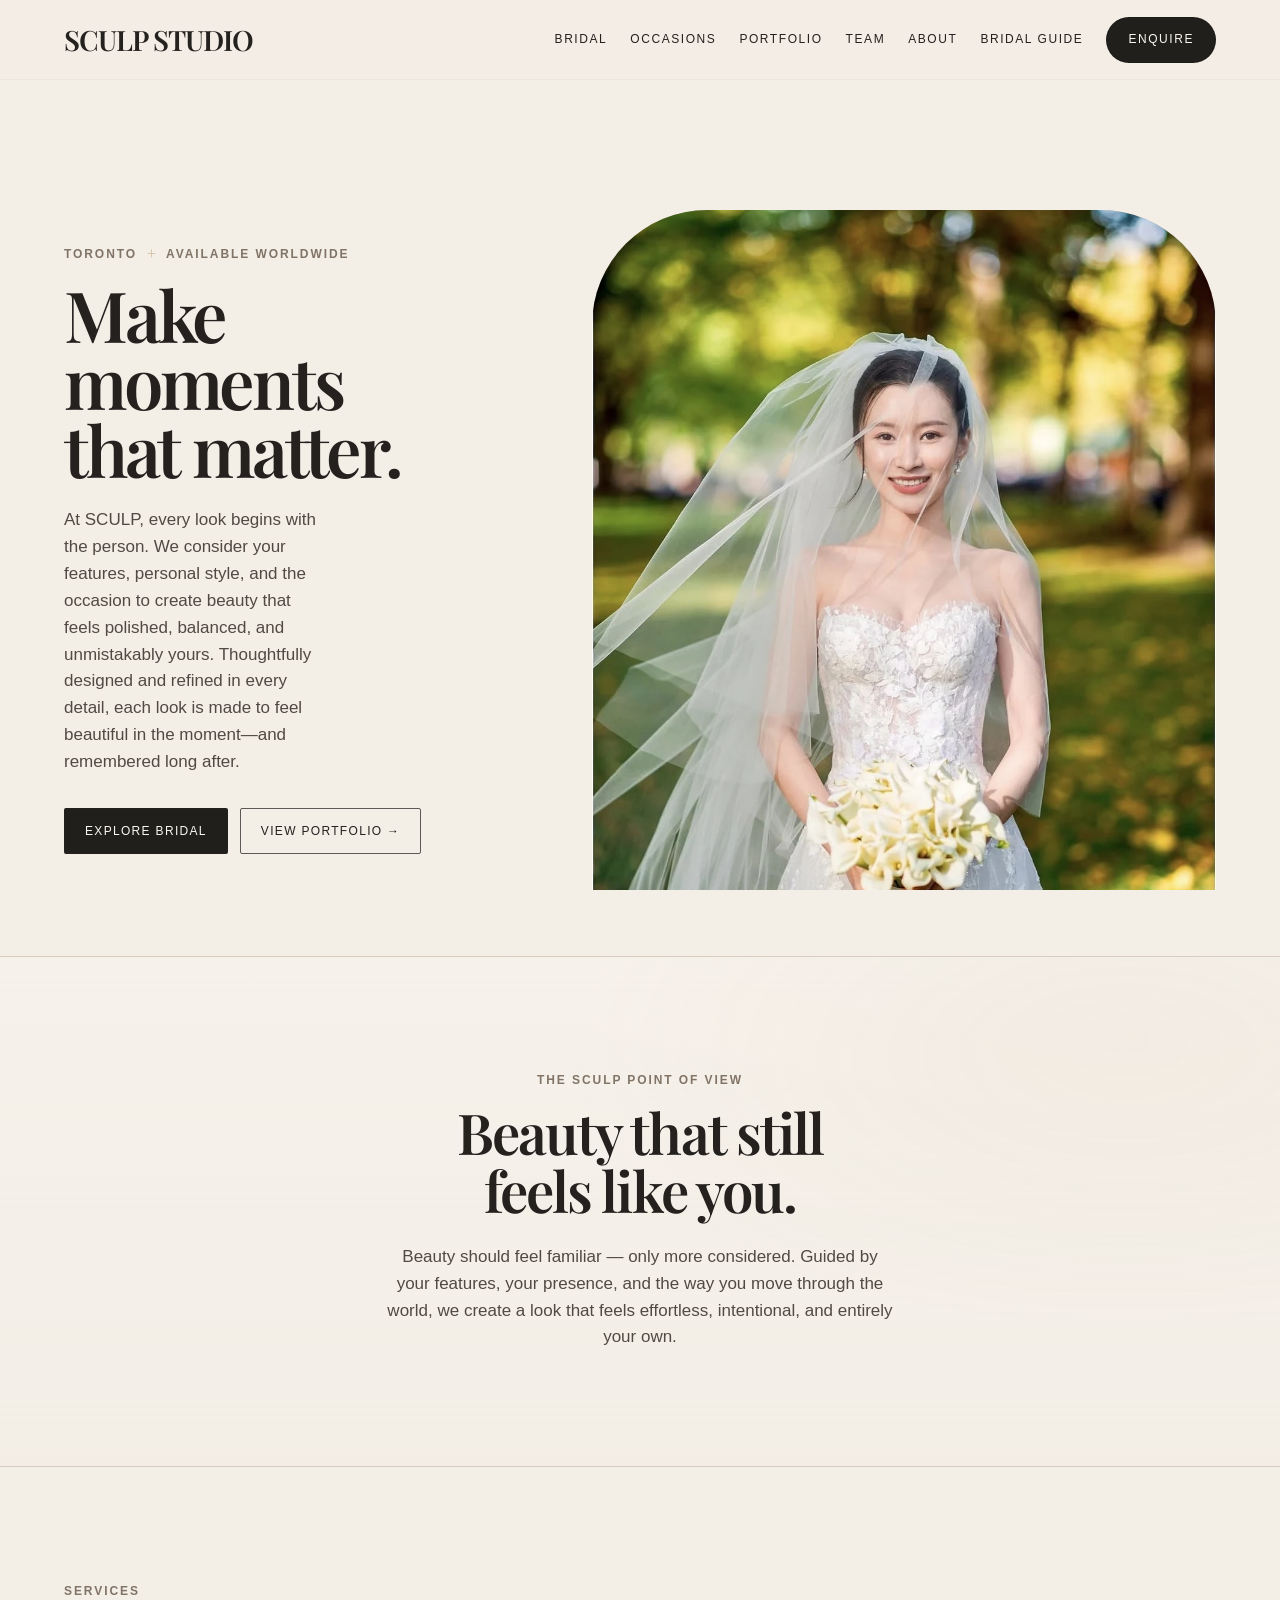
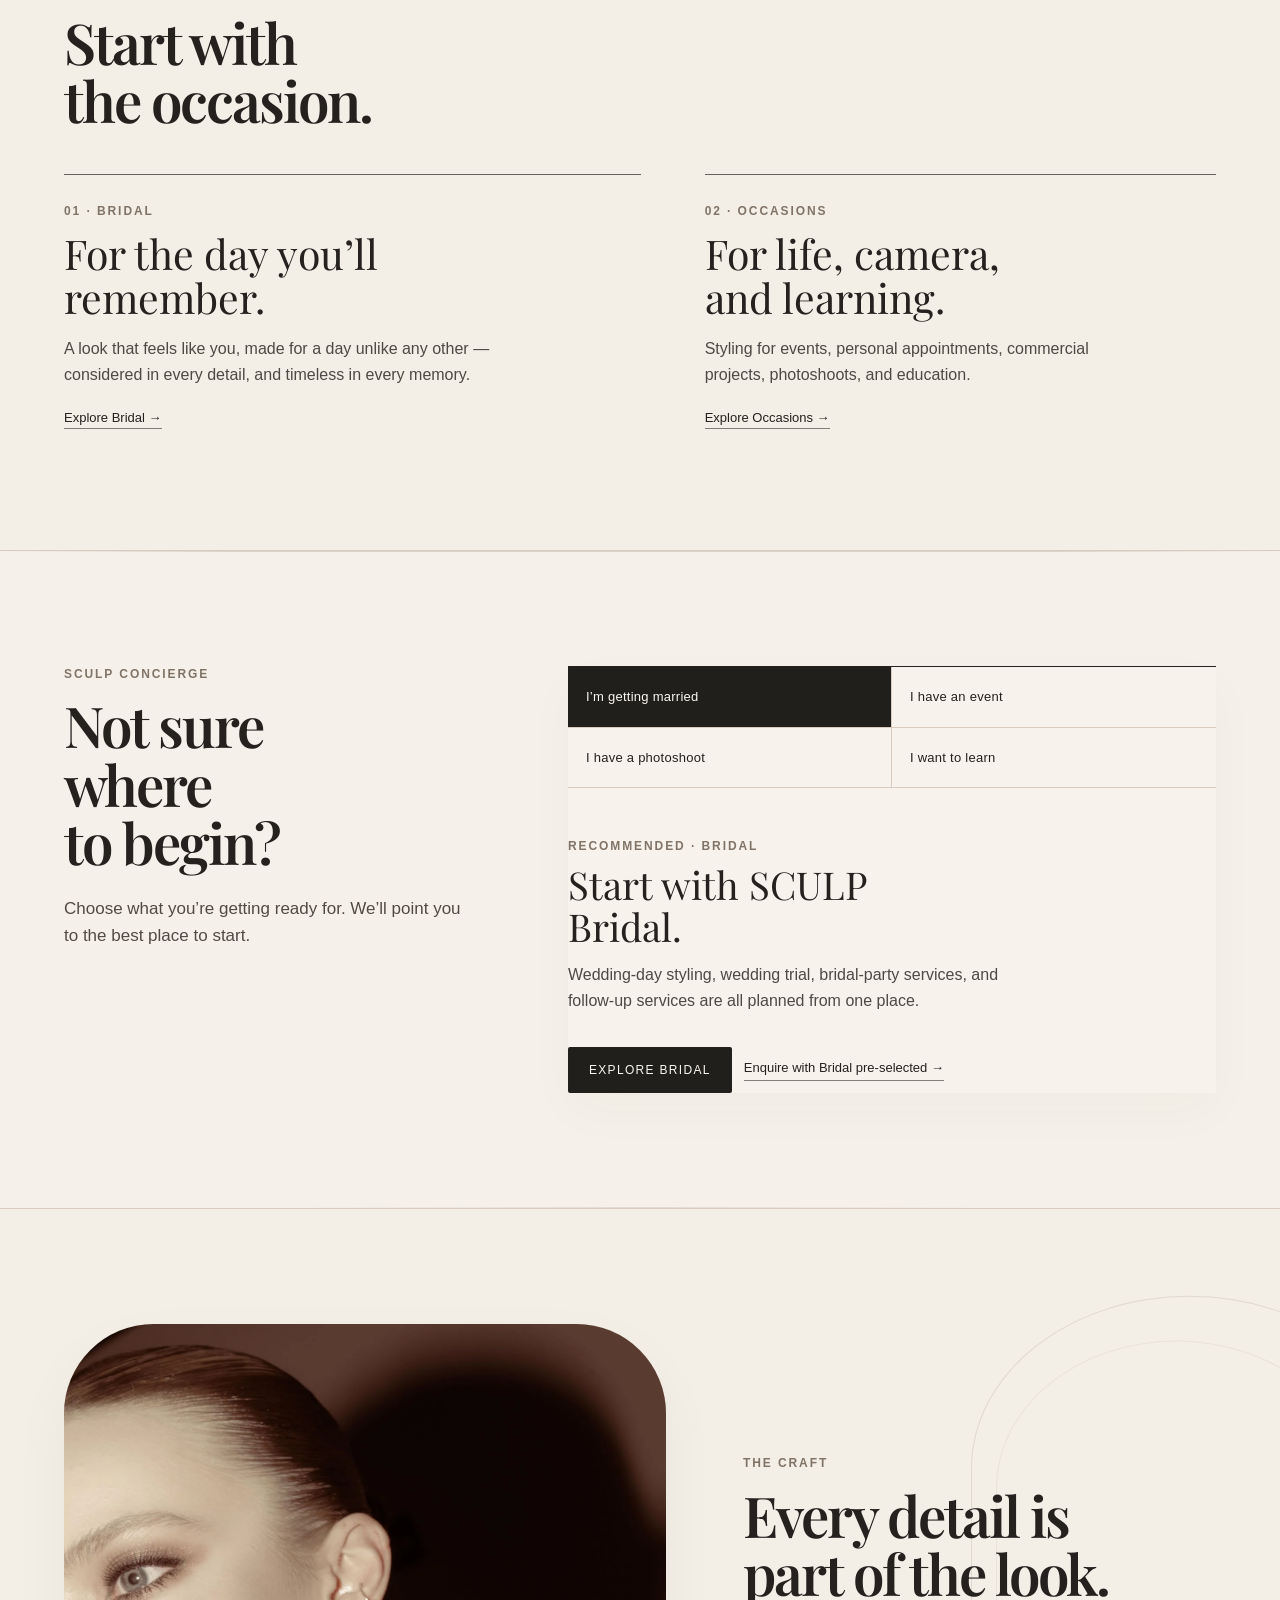
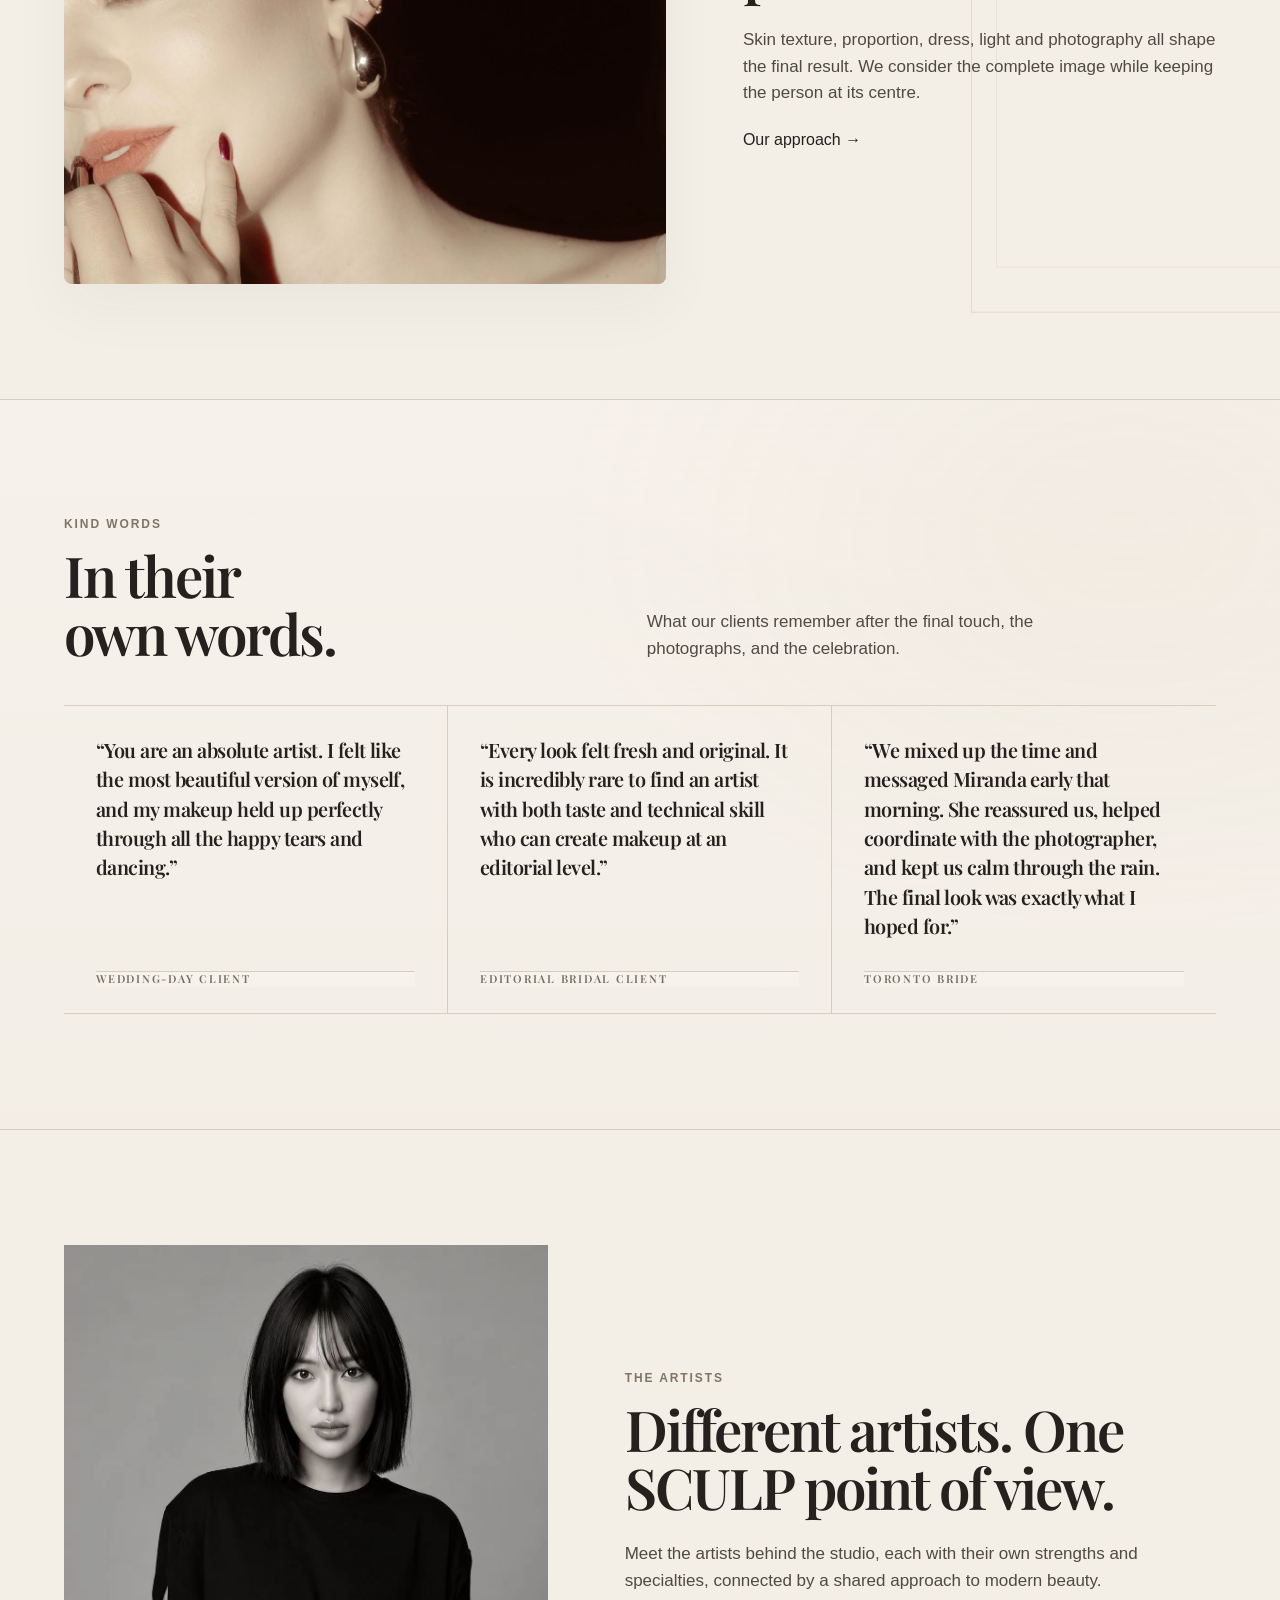
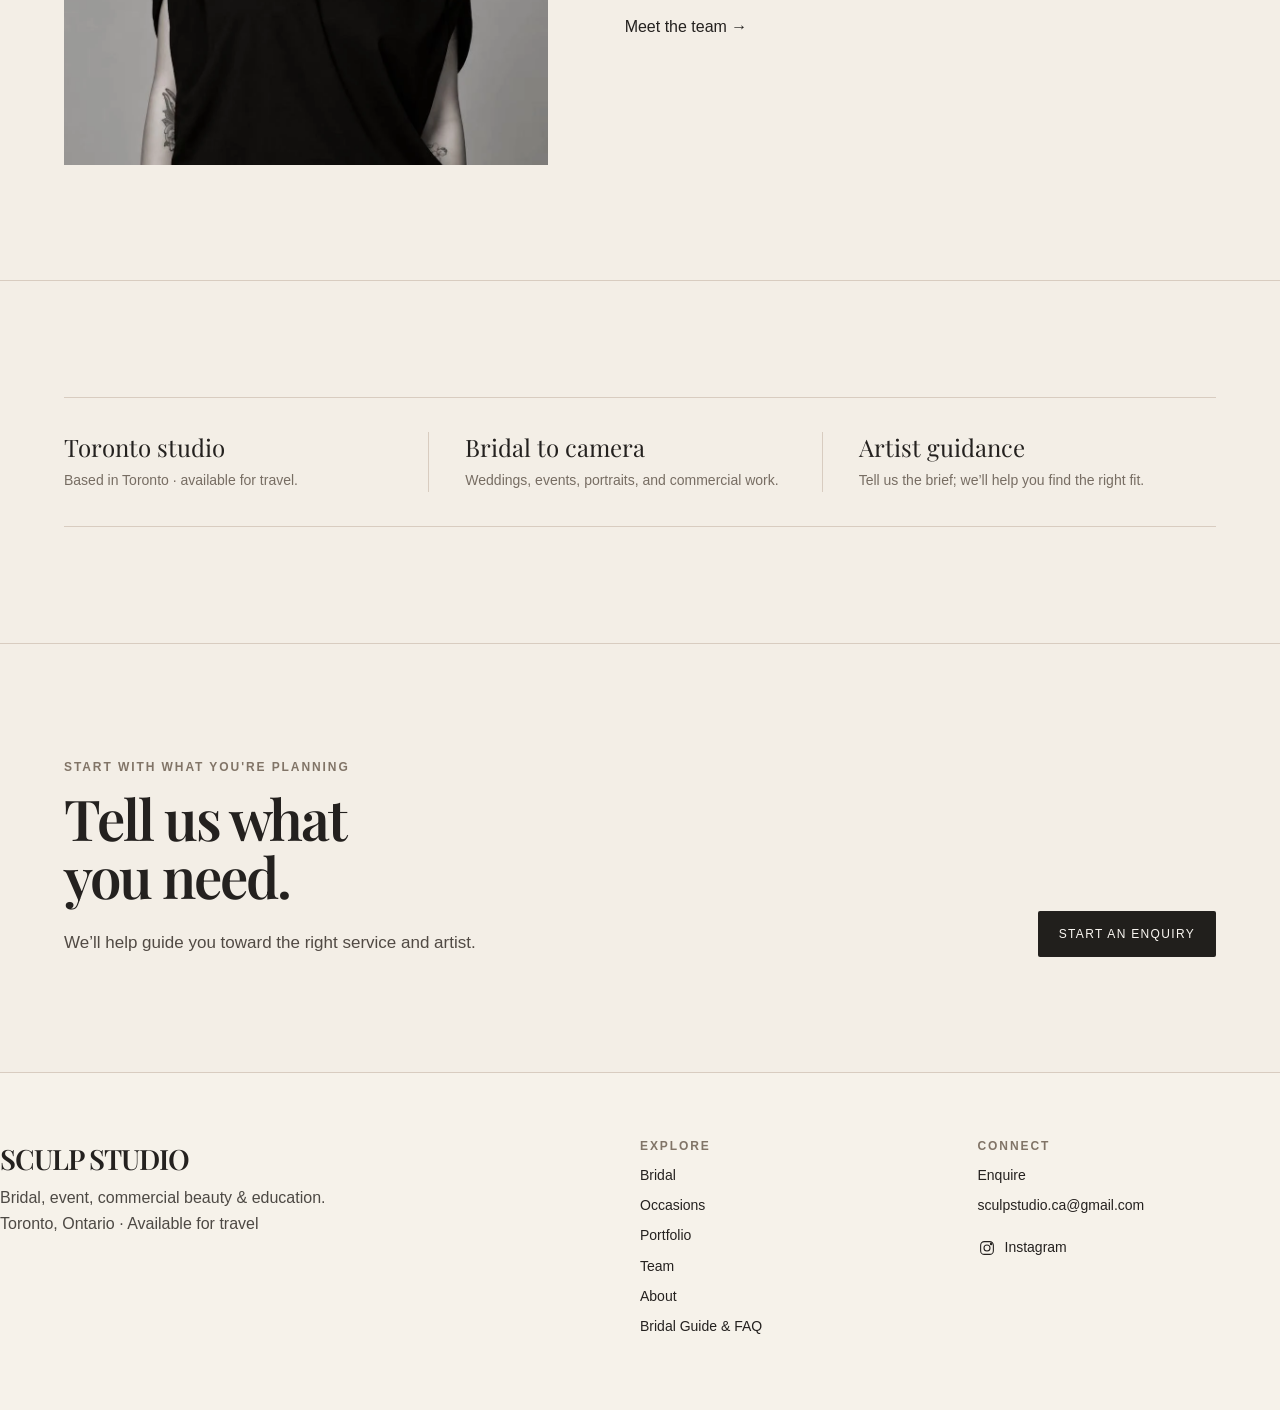
==== commit aedb71d0: "Add SCULP Bridal Guide with searchable FAQ and bridal journey" ====
--- a/index.html
+++ b/index.html
@@ -23,7 +23,7 @@
 <body>
 <div id="sculp-site">
 <style>
-#sculp-site{--ivory:#f3eee6;--paper:#faf7f2;--ink:#24211f;--charcoal:#211f1c;--muted:#6f6257;--line:#d8ccc0;--sand:#e7ddd0;--oak:#d4bea2;background:var(--ivory);color:var(--ink);font:15px/1.6 Arial,Helvetica,sans-serif;min-height:100vh}#sculp-site *{box-sizing:border-box}#sculp-site a{color:inherit;text-decoration:none}#sculp-site button,#sculp-site input,#sculp-site select,#sculp-site textarea{font:inherit}#sculp-site button{cursor:pointer}#sculp-site .shell{max-width:1440px;margin:auto;padding:0 clamp(30px,5vw,96px)}#sculp-site .mast{position:sticky;top:0;z-index:80;background:transparent;border-bottom:0;box-shadow:none;transition:none}#sculp-site .mast::before{content:"";position:absolute;inset:0;background:rgba(243,238,230,.22);border-bottom:1px solid rgba(216,204,192,.24);backdrop-filter:blur(10px) saturate(108%);-webkit-backdrop-filter:blur(10px) saturate(108%);transition:background .28s ease,border-color .28s ease,backdrop-filter .28s ease,-webkit-backdrop-filter .28s ease,box-shadow .28s ease;z-index:0}#sculp-site .mast.scrolled::before{background:rgba(243,238,230,.38);border-bottom-color:rgba(216,204,192,.34);backdrop-filter:blur(14px) saturate(115%);-webkit-backdrop-filter:blur(14px) saturate(115%);box-shadow:0 6px 18px rgba(20,20,18,.035)}#sculp-site .mast-inner{position:relative;z-index:2;min-height:80px;display:flex;align-items:center;justify-content:space-between;gap:20px}#sculp-site .logo{position:relative;z-index:3;font-family:'Playfair Display',Georgia,'Times New Roman',serif;font-size:28px;line-height:1;letter-spacing:-.035em;font-weight:600;white-space:nowrap}#sculp-site .nav{display:flex;align-items:center;gap:clamp(10px,1.8vw,28px)}#sculp-site .nav a,#sculp-site .mobile-toggle{font-size:11px;letter-spacing:.15em;text-transform:uppercase}#sculp-site .nav a.active{text-decoration:underline;text-underline-offset:8px}#sculp-site .nav a:last-child{border:1px solid rgba(27,27,25,.85);padding:12px 21px;border-radius:999px;background:var(--charcoal);color:var(--paper)}#sculp-site .mobile-toggle{display:none;background:none;border:0}#sculp-site .view[hidden]{display:none!important}#sculp-site main{position:relative;z-index:1}#sculp-site .view[data-page="portfolio"] .intro{padding-top:clamp(110px,12vw,185px)}#sculp-site .view[data-page="team"] .intro,#sculp-site .view[data-page="about"] .intro,#sculp-site .view[data-page="occasions"] .intro,#sculp-site .view[data-page="book"] .intro{padding-top:clamp(104px,10vw,156px)}#sculp-site .eyebrow{font-size:11px;letter-spacing:.2em;text-transform:uppercase;color:var(--muted)}#sculp-site .hero-location{display:flex;align-items:center;gap:10px;white-space:nowrap}#sculp-site .hero-location .location-plus{font-family:Georgia,'Times New Roman',serif;font-size:16px;font-weight:400;line-height:1;letter-spacing:0;color:var(--oak)}#sculp-site h1,#sculp-site h2,#sculp-site blockquote,#sculp-site .quote,#sculp-site .cta h2{font-family:'Playfair Display',Georgia,'Times New Roman',serif;font-style:normal;font-weight:600;letter-spacing:-.035em;line-height:1.03}#sculp-site h1{font-size:clamp(56px,8vw,126px);margin:20px 0 28px}#sculp-site h2{font-size:clamp(42px,5.4vw,80px);margin:15px 0 28px}#sculp-site h3{font-family:Arial,Helvetica,sans-serif;font-size:20px;font-weight:400;margin:10px 0}#sculp-site p{color:#4d4944;max-width:610px}#sculp-site .lead{font-size:17px;max-width:550px}#sculp-site .section{padding:clamp(84px,9vw,142px) 0;border-top:1px solid var(--line)}#sculp-site .intro{padding-block:clamp(108px,12vw,184px) clamp(92px,8vw,122px)}#sculp-site .intro p{max-width:650px}#sculp-site .split{display:grid;grid-template-columns:1fr 1fr;gap:clamp(44px,6vw,104px);align-items:center}#sculp-site .home-hero{display:grid;grid-template-columns:42% 58%;min-height:min(800px,86vh);align-items:center;padding-top:18px}#sculp-site .home-hero .copy{padding:70px 5vw 70px 0}#sculp-site .home-hero .photo{height:100%;min-height:600px}#sculp-site .photo{position:relative;min-height:360px;background:linear-gradient(140deg,#e2d7ca,#c5ad92);overflow:hidden}#sculp-site .photo.tall{min-height:620px}#sculp-site .photo.wide{min-height:520px}#sculp-site .photo.mid{min-height:450px}#sculp-site .photo img{width:100%;height:100%;position:absolute;inset:0;object-fit:cover}#sculp-site .photo:has(img):after{display:none}#sculp-site .actions{display:flex;gap:12px;flex-wrap:wrap;margin-top:30px}#sculp-site .button{display:inline-block;padding:13px 19px;border:1px solid var(--ink);background:transparent;text-transform:uppercase;letter-spacing:.13em;font-size:11px;color:var(--ink);text-align:center}#sculp-site .button.fill{background:var(--charcoal);color:var(--paper)}#sculp-site .button:hover{background:var(--oak);color:var(--ink)}#sculp-site .triptych{display:grid;grid-template-columns:1.15fr .85fr;gap:18px;margin-top:55px}#sculp-site .triptych .photo:first-child{grid-row:span 2;min-height:740px}#sculp-site .triptych .photo{min-height:360px}#sculp-site .three{display:grid;grid-template-columns:repeat(3,1fr);gap:28px;margin-top:45px}#sculp-site .card{border-top:1px solid var(--ink);padding:20px 0}#sculp-site .card .eyebrow{margin-bottom:30px}#sculp-site .statement{text-align:center;max-width:1040px;margin:auto;padding-inline:clamp(8px,2vw,30px)}#sculp-site .statement p{margin:auto}#sculp-site .statement>p{font-style:italic;font-size:clamp(19px,2vw,29px);line-height:1.45;max-width:1180px;color:var(--ink)}#sculp-site .quote{font-size:clamp(32px,4.5vw,66px);max-width:1050px;margin:0 auto 25px;text-align:center}#sculp-site .muted{color:var(--muted)}#sculp-site .cta{background:var(--charcoal);color:var(--paper);padding:clamp(92px,10vw,148px) 0}#sculp-site .cta p,#sculp-site .cta .eyebrow{color:#c4bfb6}#sculp-site .cta .button{border-color:var(--paper);color:var(--paper)}#sculp-site .cta .button.fill{background:var(--paper);color:var(--ink)}#sculp-site .cta .shell{max-width:1320px;padding-left:clamp(42px,6vw,112px);padding-right:clamp(42px,6vw,112px)}
+#sculp-site{--ivory:#f3eee6;--paper:#faf7f2;--ink:#24211f;--charcoal:#211f1c;--muted:#776d63;--line:#d8ccc0;--sand:#e7ddd0;--oak:#d4bea2;background:var(--ivory);color:var(--ink);font:15px/1.6 Arial,Helvetica,sans-serif;min-height:100vh}#sculp-site *{box-sizing:border-box}#sculp-site a{color:inherit;text-decoration:none}#sculp-site button,#sculp-site input,#sculp-site select,#sculp-site textarea{font:inherit}#sculp-site button{cursor:pointer}#sculp-site .shell{max-width:1440px;margin:auto;padding:0 clamp(30px,5vw,96px)}#sculp-site .mast{position:sticky;top:0;z-index:80;background:transparent;border-bottom:0;box-shadow:none;transition:none}#sculp-site .mast::before{content:"";position:absolute;inset:0;background:rgba(243,238,230,.22);border-bottom:1px solid rgba(216,204,192,.24);backdrop-filter:blur(10px) saturate(108%);-webkit-backdrop-filter:blur(10px) saturate(108%);transition:background .28s ease,border-color .28s ease,backdrop-filter .28s ease,-webkit-backdrop-filter .28s ease,box-shadow .28s ease;z-index:0}#sculp-site .mast.scrolled::before{background:rgba(243,238,230,.38);border-bottom-color:rgba(216,204,192,.34);backdrop-filter:blur(14px) saturate(115%);-webkit-backdrop-filter:blur(14px) saturate(115%);box-shadow:0 6px 18px rgba(20,20,18,.035)}#sculp-site .mast-inner{position:relative;z-index:2;min-height:80px;display:flex;align-items:center;justify-content:space-between;gap:20px}#sculp-site .logo{position:relative;z-index:3;font-family:'Playfair Display',Georgia,'Times New Roman',serif;font-size:28px;line-height:1;letter-spacing:-.035em;font-weight:600;white-space:nowrap}#sculp-site .nav{display:flex;align-items:center;gap:clamp(10px,1.8vw,28px)}#sculp-site .nav a,#sculp-site .mobile-toggle{font-size:11px;letter-spacing:.15em;text-transform:uppercase}#sculp-site .nav a.active{text-decoration:underline;text-underline-offset:8px}#sculp-site .nav a:last-child{border:1px solid rgba(27,27,25,.85);padding:12px 21px;border-radius:999px;background:var(--charcoal);color:var(--paper)}#sculp-site .mobile-toggle{display:none;background:none;border:0}#sculp-site .view[hidden]{display:none!important}#sculp-site main{position:relative;z-index:1}#sculp-site .view[data-page="portfolio"] .intro{padding-top:clamp(110px,12vw,185px)}#sculp-site .view[data-page="team"] .intro,#sculp-site .view[data-page="about"] .intro,#sculp-site .view[data-page="occasions"] .intro,#sculp-site .view[data-page="book"] .intro{padding-top:clamp(104px,10vw,156px)}#sculp-site .eyebrow{font-size:11px;letter-spacing:.2em;text-transform:uppercase;color:var(--muted)}#sculp-site .hero-location{display:flex;align-items:center;gap:10px;white-space:nowrap}#sculp-site .hero-location .location-plus{font-family:Georgia,'Times New Roman',serif;font-size:16px;font-weight:400;line-height:1;letter-spacing:0;color:var(--oak)}#sculp-site h1,#sculp-site h2,#sculp-site blockquote,#sculp-site .quote,#sculp-site .cta h2{font-family:'Playfair Display',Georgia,'Times New Roman',serif;font-style:normal;font-weight:600;letter-spacing:-.035em;line-height:1.03}#sculp-site h1{font-size:clamp(56px,8vw,126px);margin:20px 0 28px}#sculp-site h2{font-size:clamp(42px,5.4vw,80px);margin:15px 0 28px}#sculp-site h3{font-family:Arial,Helvetica,sans-serif;font-size:20px;font-weight:400;margin:10px 0}#sculp-site p{color:#4d4944;max-width:610px}#sculp-site .lead{font-size:17px;max-width:550px}#sculp-site .section{padding:clamp(84px,9vw,142px) 0;border-top:1px solid var(--line)}#sculp-site .intro{padding:clamp(108px,12vw,184px) 0 clamp(92px,8vw,122px)}#sculp-site .intro p{max-width:650px}#sculp-site .split{display:grid;grid-template-columns:1fr 1fr;gap:clamp(44px,6vw,104px);align-items:center}#sculp-site .home-hero{display:grid;grid-template-columns:42% 58%;min-height:min(800px,86vh);align-items:center;padding-top:18px}#sculp-site .home-hero .copy{padding:70px 5vw 70px 0}#sculp-site .home-hero .photo{height:100%;min-height:600px}#sculp-site .photo{position:relative;min-height:360px;background:linear-gradient(140deg,#e2d7ca,#c5ad92);overflow:hidden}#sculp-site .photo.tall{min-height:620px}#sculp-site .photo.wide{min-height:520px}#sculp-site .photo.mid{min-height:450px}#sculp-site .photo img{width:100%;height:100%;position:absolute;inset:0;object-fit:cover}#sculp-site .photo:has(img):after{display:none}#sculp-site .actions{display:flex;gap:12px;flex-wrap:wrap;margin-top:30px}#sculp-site .button{display:inline-block;padding:13px 19px;border:1px solid var(--ink);background:transparent;text-transform:uppercase;letter-spacing:.13em;font-size:11px;color:var(--ink);text-align:center}#sculp-site .button.fill{background:var(--charcoal);color:var(--paper)}#sculp-site .button:hover{background:var(--oak);color:var(--ink)}#sculp-site .triptych{display:grid;grid-template-columns:1.15fr .85fr;gap:18px;margin-top:55px}#sculp-site .triptych .photo:first-child{grid-row:span 2;min-height:740px}#sculp-site .triptych .photo{min-height:360px}#sculp-site .three{display:grid;grid-template-columns:repeat(3,1fr);gap:28px;margin-top:45px}#sculp-site .card{border-top:1px solid var(--ink);padding:20px 0}#sculp-site .card .eyebrow{margin-bottom:30px}#sculp-site .statement{text-align:center;max-width:1040px;margin:auto;padding-inline:clamp(8px,2vw,30px)}#sculp-site .statement p{margin:auto}#sculp-site .statement>p{font-style:italic;font-size:clamp(19px,2vw,29px);line-height:1.45;max-width:1180px;color:var(--ink)}#sculp-site .quote{font-size:clamp(32px,4.5vw,66px);max-width:1050px;margin:0 auto 25px;text-align:center}#sculp-site .muted{color:var(--muted)}#sculp-site .cta{background:var(--charcoal);color:var(--paper);padding:clamp(92px,10vw,148px) 0}#sculp-site .cta p,#sculp-site .cta .eyebrow{color:#c4bfb6}#sculp-site .cta .button{border-color:var(--paper);color:var(--paper)}#sculp-site .cta .button.fill{background:var(--paper);color:var(--ink)}#sculp-site .cta .shell{max-width:1320px;padding-left:clamp(42px,6vw,112px);padding-right:clamp(42px,6vw,112px)}
 #sculp-site .cta .shell>h2{max-width:760px}
 #sculp-site .cta .shell>p{max-width:580px}
 #sculp-site .cta .shell>.button{margin-top:16px}
@@ -31,7 +31,7 @@
 #sculp-site .shell.cta>h2{max-width:820px}
 #sculp-site .shell.cta>p{max-width:610px}
 #sculp-site .shell.cta .actions{margin-top:36px}
-#sculp-site .filters{display:flex;gap:10px;flex-wrap:wrap;margin:32px 0}#sculp-site .filter{border:1px solid var(--line);padding:9px 14px;background:none;font-size:11px;letter-spacing:.12em;text-transform:uppercase}#sculp-site .filter[aria-pressed="true"]{border-color:var(--ink);background:var(--ink);color:white}#sculp-site .portfolio{display:grid;grid-template-columns:repeat(12,1fr);gap:22px}#sculp-site .portfolio figure{margin:0;grid-column:span 4}#sculp-site .portfolio figure:nth-child(5n+1){grid-column:span 7}#sculp-site .portfolio figure:nth-child(5n+2){grid-column:span 5}#sculp-site .portfolio .photo{min-height:390px}#sculp-site .portfolio figure:nth-child(5n+1) .photo{min-height:610px}#sculp-site figcaption{padding:10px 0;font-size:11px;letter-spacing:.08em;text-transform:uppercase}#sculp-site .people{display:grid;grid-template-columns:repeat(3,1fr);gap:25px;margin:50px 0}#sculp-site .people .photo{min-height:450px}#sculp-site .people p{font-size:14px}#sculp-site .faq{max-width:900px;margin-top:40px}#sculp-site details{border-top:1px solid var(--line);padding:16px 0}#sculp-site summary{cursor:pointer}#sculp-site .form{max-width:950px;display:grid;grid-template-columns:1fr 1fr;gap:22px;margin:40px 0}#sculp-site .field{display:flex;flex-direction:column;gap:7px;font-size:11px;letter-spacing:.12em;text-transform:uppercase}#sculp-site .field.full{grid-column:1/-1}#sculp-site input,#sculp-site select,#sculp-site textarea{width:100%;border:1px solid var(--line);background:var(--paper);color:var(--ink);border-radius:0}#sculp-site textarea{min-height:130px;resize:vertical}#sculp-site .foot{display:grid;grid-template-columns:2fr 1fr 1fr;gap:35px;padding-block:65px}#sculp-site footer{border-top:1px solid var(--line);background:rgba(250,247,242,.32)}#sculp-site:has(.view[data-page="home"]:not([hidden]))> .cta{display:none}#sculp-site .foot a{display:block;margin:7px 0}#sculp-site .social-link{display:inline-flex!important;align-items:center;gap:9px;width:max-content;margin-top:12px!important;font-size:14px}#sculp-site .social-icon{width:18px;height:18px;display:inline-flex;align-items:center;justify-content:center;flex:0 0 auto}#sculp-site .social-icon svg{width:100%;height:100%;fill:none;stroke:currentColor;stroke-width:1.45;stroke-linecap:round;stroke-linejoin:round}#sculp-site .social-link:hover span:last-child{border-bottom:1px solid currentColor}#sculp-site .note{font-size:12px;color:var(--muted)}
+#sculp-site .filters{display:flex;gap:10px;flex-wrap:wrap;margin:32px 0}#sculp-site .filter{border:1px solid var(--line);padding:9px 14px;background:none;font-size:11px;letter-spacing:.12em;text-transform:uppercase}#sculp-site .filter[aria-pressed="true"]{border-color:var(--ink);background:var(--ink);color:white}#sculp-site .portfolio{display:grid;grid-template-columns:repeat(12,1fr);gap:22px}#sculp-site .portfolio figure{margin:0;grid-column:span 4}#sculp-site .portfolio figure:nth-child(5n+1){grid-column:span 7}#sculp-site .portfolio figure:nth-child(5n+2){grid-column:span 5}#sculp-site .portfolio .photo{min-height:390px}#sculp-site .portfolio figure:nth-child(5n+1) .photo{min-height:610px}#sculp-site figcaption{padding:10px 0;font-size:11px;letter-spacing:.08em;text-transform:uppercase}#sculp-site .people{display:grid;grid-template-columns:repeat(3,1fr);gap:25px;margin:50px 0}#sculp-site .people .photo{min-height:450px}#sculp-site .people p{font-size:14px}#sculp-site .faq{max-width:900px;margin-top:40px}#sculp-site details{border-top:1px solid var(--line);padding:16px 0}#sculp-site summary{cursor:pointer}#sculp-site .form{max-width:950px;display:grid;grid-template-columns:1fr 1fr;gap:22px;margin:40px 0}#sculp-site .field{display:flex;flex-direction:column;gap:7px;font-size:11px;letter-spacing:.12em;text-transform:uppercase}#sculp-site .field.full{grid-column:1/-1}#sculp-site input,#sculp-site select,#sculp-site textarea{width:100%;border:1px solid var(--line);background:var(--paper);color:var(--ink);border-radius:0}#sculp-site textarea{min-height:130px;resize:vertical}#sculp-site .foot{display:grid;grid-template-columns:2fr 1fr 1fr;gap:35px;padding:65px 0}#sculp-site footer{border-top:1px solid var(--line);background:rgba(250,247,242,.32)}#sculp-site:has(.view[data-page="home"]:not([hidden]))> .cta{display:none}#sculp-site .foot a{display:block;margin:7px 0}#sculp-site .social-link{display:inline-flex!important;align-items:center;gap:9px;width:max-content;margin-top:12px!important;font-size:14px}#sculp-site .social-icon{width:18px;height:18px;display:inline-flex;align-items:center;justify-content:center;flex:0 0 auto}#sculp-site .social-icon svg{width:100%;height:100%;fill:none;stroke:currentColor;stroke-width:1.45;stroke-linecap:round;stroke-linejoin:round}#sculp-site .social-link:hover span:last-child{border-bottom:1px solid currentColor}#sculp-site .note{font-size:12px;color:var(--muted)}
 #sculp-site .pricing-grid{display:grid;grid-template-columns:repeat(3,minmax(0,1fr));gap:22px;margin-top:48px}
 #sculp-site .pricing-group{margin-top:48px}
 #sculp-site .pricing-group+.pricing-group{margin-top:clamp(72px,8vw,112px);padding-top:clamp(54px,6vw,82px);border-top:1px solid var(--line)}
@@ -52,7 +52,7 @@
 #sculp-site .service-row span:last-child{text-align:right;white-space:nowrap}
 #sculp-site .booking-notes{max-width:900px;margin-top:34px}
 #sculp-site .booking-notes li{margin:10px 0;color:#4d4944}
-#sculp-site .bridal-hero{display:grid;grid-template-columns:minmax(0,.82fr) minmax(380px,1.18fr);gap:clamp(54px,7vw,116px);align-items:center;padding-block:clamp(88px,9vw,132px) clamp(96px,9vw,142px)}
+#sculp-site .bridal-hero{display:grid;grid-template-columns:minmax(0,.82fr) minmax(380px,1.18fr);gap:clamp(54px,7vw,116px);align-items:center;padding:clamp(88px,9vw,132px) 0 clamp(96px,9vw,142px)}
 #sculp-site .bridal-hero-copy{max-width:620px}
 #sculp-site .bridal-hero-copy h1{margin:.18em 0 .28em}
 #sculp-site .bridal-hero-media .photo{min-height:680px}
@@ -153,7 +153,7 @@
 #sculp-site .studio-gallery .studio-stack .photo{border-radius:6px}
 #sculp-site .card{border-top-color:rgba(36,33,31,.62)}
 #sculp-site .button{border-color:rgba(36,33,31,.72);border-radius:2px}
-#sculp-site .eyebrow{color:var(--muted)}
+#sculp-site .eyebrow{color:#817467}
 #sculp-site input,#sculp-site select,#sculp-site textarea{background:#fcf8f2;border-color:#dacdc0}#sculp-site input,#sculp-site select{height:54px;min-height:54px;padding:0 18px}#sculp-site select{line-height:54px}#sculp-site textarea{padding:15px 18px;min-height:140px}
 
 
@@ -375,7 +375,7 @@
 @media(max-width:950px){#sculp-site .occasion-gallery{column-count:2}#sculp-site .occasion-gallery figure:nth-child(5),#sculp-site .occasion-gallery figure:nth-child(9){break-before:auto}}
 @media(max-width:640px){#sculp-site .architectural-section::before,#sculp-site .architectural-section::after{display:none}#sculp-site .studio-gallery::after{display:none}#sculp-site .client-voices-heading{margin-bottom:30px}#sculp-site .client-voice{padding:25px 0 22px;gap:20px}#sculp-site .civil-promo{margin-top:40px}#sculp-site .occasion-gallery{column-count:1;margin-top:38px}}
 
-@media(max-width:950px){#sculp-site .concierge{grid-template-columns:1fr}#sculp-site .team-next{grid-template-columns:1fr}#sculp-site .team-next-links{justify-content:flex-start}#sculp-site .section-actions{align-items:flex-start;flex-direction:column}#sculp-site .trust-item:not(:last-child){border-right:0}#sculp-site .trust-item{padding-right:0}#sculp-site .trust-item:not(:first-child){padding-left:0}#sculp-site .home-hero{grid-template-columns:1fr;gap:34px;min-height:auto;padding-top:40px}#sculp-site .home-hero .copy{max-width:680px;padding:54px 0 24px}#sculp-site .home-hero .copy h1{font-size:clamp(58px,10vw,84px);max-width:8.5ch}#sculp-site .home-hero .copy .lead{max-width:40ch}#sculp-site .home-hero>div:last-child{width:100%}#sculp-site .home-work{grid-template-columns:1fr}#sculp-site .home-work-stack{grid-template-columns:1fr 1fr;grid-template-rows:none}#sculp-site .home-work>.photo{min-height:540px}#sculp-site .home-services,#sculp-site .home-studio,#sculp-site .home-team,#sculp-site .home-final{grid-template-columns:1fr}#sculp-site .trust-strip{grid-template-columns:1fr 1fr}#sculp-site .home-team .photo{order:1}#sculp-site .home-team>div:last-child{order:2}#sculp-site .studio-gallery{grid-template-columns:1fr}#sculp-site .studio-gallery .studio-stack{grid-template-columns:1fr 1fr;grid-template-rows:none}#sculp-site .studio-gallery .photo{min-height:420px}#sculp-site .studio-gallery .studio-stack .photo{min-height:260px}#sculp-site .portfolio-featured{grid-template-columns:1fr}#sculp-site .portfolio-featured .stack{grid-template-columns:1fr 1fr;grid-template-rows:none}#sculp-site .portfolio-featured .photo{min-height:520px}#sculp-site .portfolio-featured .stack .photo{min-height:300px}#sculp-site .team-founder{grid-template-columns:1fr}#sculp-site .team-grid,#sculp-site .team-grid.junior{grid-template-columns:1fr 1fr}#sculp-site .bridal-hero{grid-template-columns:1fr;padding-top:54px}#sculp-site .bridal-hero-media .photo{min-height:520px}#sculp-site .book-layout{grid-template-columns:1fr}#sculp-site .promo-card{position:relative;top:auto}#sculp-site .pricing-grid{grid-template-columns:1fr}#sculp-site .service-list{grid-template-columns:1fr}#sculp-site .artist-note{align-items:flex-start;flex-direction:column}#sculp-site .mobile-toggle{display:block}#sculp-site .nav{display:none;position:absolute;top:100%;left:0;right:0;background:var(--ivory);padding:25px;flex-direction:column;align-items:flex-start;border-bottom:1px solid var(--line)}#sculp-site .nav.open{display:flex}#sculp-site .home-hero,#sculp-site .split{grid-template-columns:1fr}#sculp-site .home-hero .copy{order:2;padding:45px 0 65px}#sculp-site .home-hero .photo{order:1;min-height:55vh}#sculp-site .triptych{grid-template-columns:1fr 1fr}#sculp-site .triptych .photo:first-child{grid-column:1/-1;grid-row:auto;min-height:520px}#sculp-site .three,#sculp-site .people{grid-template-columns:1fr 1fr}}@media(max-width:640px){#sculp-site .concierge-options{grid-template-columns:1fr}#sculp-site .concierge-option{border-right:0;border-bottom:1px solid var(--line)!important}#sculp-site .concierge-option:last-child{border-bottom:0!important}#sculp-site .concierge-result{min-height:0}#sculp-site .actions{align-items:stretch;gap:10px}#sculp-site .actions .button{width:100%}#sculp-site .home-final .actions{justify-content:flex-start}#sculp-site .field.full .button{width:100%}#sculp-site .book-expectation-grid>div{padding-right:0;padding-bottom:18px}#sculp-site .book-expectation-grid>div:not(:last-child){border-right:0;border-bottom:1px solid var(--line)}#sculp-site .book-expectation-grid{grid-template-columns:1fr}#sculp-site .home-work-stack{grid-template-columns:1fr}#sculp-site .home-work>.photo{min-height:460px}#sculp-site .home-work-stack .photo{min-height:300px}#sculp-site .home-strip .photo{flex-basis:72vw}#sculp-site .trust-strip{grid-template-columns:1fr}#sculp-site .home-hero .photo{min-height:58vh}#sculp-site h1{font-size:clamp(48px,14vw,68px);line-height:1.01;max-width:12ch}#sculp-site h2{font-size:clamp(34px,10vw,48px);line-height:1.07}#sculp-site .lead{font-size:17px}#sculp-site p{font-size:16px;line-height:1.62}#sculp-site .button{font-size:11.5px;padding:13px 17px}#sculp-site .arch-top{border-radius:58px 58px 0 0}#sculp-site .arch-soft{border-radius:38px 38px 8px 8px}#sculp-site .shell{padding-left:22px;padding-right:22px}#sculp-site .section{padding:68px 0}#sculp-site .intro{padding-block:86px 72px}#sculp-site .shell.cta{padding:72px 28px}#sculp-site .logo{font-size:17px}#sculp-site .triptych,#sculp-site .three,#sculp-site .people,#sculp-site .form,#sculp-site .foot{grid-template-columns:1fr}#sculp-site .portfolio{display:block}#sculp-site .portfolio figure{margin-bottom:22px}#sculp-site .portfolio .photo,#sculp-site .portfolio figure:nth-child(5n+1) .photo{min-height:460px}#sculp-site .photo.tall{min-height:470px}#sculp-site .field.full{grid-column:auto}#sculp-site .triptych .photo:first-child{min-height:470px}}
+@media(max-width:950px){#sculp-site .concierge{grid-template-columns:1fr}#sculp-site .team-next{grid-template-columns:1fr}#sculp-site .team-next-links{justify-content:flex-start}#sculp-site .section-actions{align-items:flex-start;flex-direction:column}#sculp-site .trust-item:not(:last-child){border-right:0}#sculp-site .trust-item{padding-right:0}#sculp-site .trust-item:not(:first-child){padding-left:0}#sculp-site .home-hero{grid-template-columns:1fr;gap:34px;min-height:auto;padding-top:40px}#sculp-site .home-hero .copy{max-width:680px;padding:54px 0 24px}#sculp-site .home-hero .copy h1{font-size:clamp(58px,10vw,84px);max-width:8.5ch}#sculp-site .home-hero .copy .lead{max-width:40ch}#sculp-site .home-hero>div:last-child{width:100%}#sculp-site .home-work{grid-template-columns:1fr}#sculp-site .home-work-stack{grid-template-columns:1fr 1fr;grid-template-rows:none}#sculp-site .home-work>.photo{min-height:540px}#sculp-site .home-services,#sculp-site .home-studio,#sculp-site .home-team,#sculp-site .home-final{grid-template-columns:1fr}#sculp-site .trust-strip{grid-template-columns:1fr 1fr}#sculp-site .home-team .photo{order:1}#sculp-site .home-team>div:last-child{order:2}#sculp-site .studio-gallery{grid-template-columns:1fr}#sculp-site .studio-gallery .studio-stack{grid-template-columns:1fr 1fr;grid-template-rows:none}#sculp-site .studio-gallery .photo{min-height:420px}#sculp-site .studio-gallery .studio-stack .photo{min-height:260px}#sculp-site .portfolio-featured{grid-template-columns:1fr}#sculp-site .portfolio-featured .stack{grid-template-columns:1fr 1fr;grid-template-rows:none}#sculp-site .portfolio-featured .photo{min-height:520px}#sculp-site .portfolio-featured .stack .photo{min-height:300px}#sculp-site .team-founder{grid-template-columns:1fr}#sculp-site .team-grid,#sculp-site .team-grid.junior{grid-template-columns:1fr 1fr}#sculp-site .bridal-hero{grid-template-columns:1fr;padding-top:54px}#sculp-site .bridal-hero-media .photo{min-height:520px}#sculp-site .book-layout{grid-template-columns:1fr}#sculp-site .promo-card{position:relative;top:auto}#sculp-site .pricing-grid{grid-template-columns:1fr}#sculp-site .service-list{grid-template-columns:1fr}#sculp-site .artist-note{align-items:flex-start;flex-direction:column}#sculp-site .mobile-toggle{display:block}#sculp-site .nav{display:none;position:absolute;top:100%;left:0;right:0;background:var(--ivory);padding:25px;flex-direction:column;align-items:flex-start;border-bottom:1px solid var(--line)}#sculp-site .nav.open{display:flex}#sculp-site .home-hero,#sculp-site .split{grid-template-columns:1fr}#sculp-site .home-hero .copy{order:2;padding:45px 0 65px}#sculp-site .home-hero .photo{order:1;min-height:55vh}#sculp-site .triptych{grid-template-columns:1fr 1fr}#sculp-site .triptych .photo:first-child{grid-column:1/-1;grid-row:auto;min-height:520px}#sculp-site .three,#sculp-site .people{grid-template-columns:1fr 1fr}}@media(max-width:640px){#sculp-site .concierge-options{grid-template-columns:1fr}#sculp-site .concierge-option{border-right:0;border-bottom:1px solid var(--line)!important}#sculp-site .concierge-option:last-child{border-bottom:0!important}#sculp-site .concierge-result{min-height:0}#sculp-site .actions{align-items:stretch;gap:10px}#sculp-site .actions .button{width:100%}#sculp-site .home-final .actions{justify-content:flex-start}#sculp-site .field.full .button{width:100%}#sculp-site .book-expectation-grid>div{padding-right:0;padding-bottom:18px}#sculp-site .book-expectation-grid>div:not(:last-child){border-right:0;border-bottom:1px solid var(--line)}#sculp-site .book-expectation-grid{grid-template-columns:1fr}#sculp-site .home-work-stack{grid-template-columns:1fr}#sculp-site .home-work>.photo{min-height:460px}#sculp-site .home-work-stack .photo{min-height:300px}#sculp-site .home-strip .photo{flex-basis:72vw}#sculp-site .trust-strip{grid-template-columns:1fr}#sculp-site .home-hero .photo{min-height:58vh}#sculp-site h1{font-size:clamp(48px,14vw,68px);line-height:1.01;max-width:12ch}#sculp-site h2{font-size:clamp(34px,10vw,48px);line-height:1.07}#sculp-site .lead{font-size:17px}#sculp-site p{font-size:16px;line-height:1.62}#sculp-site .button{font-size:11.5px;padding:13px 17px}#sculp-site .arch-top{border-radius:58px 58px 0 0}#sculp-site .arch-soft{border-radius:38px 38px 8px 8px}#sculp-site .shell{padding-left:22px;padding-right:22px}#sculp-site .section{padding:68px 0}#sculp-site .intro{padding:86px 0 72px}#sculp-site .shell.cta{padding:72px 28px}#sculp-site .logo{font-size:17px}#sculp-site .triptych,#sculp-site .three,#sculp-site .people,#sculp-site .form,#sculp-site .foot{grid-template-columns:1fr}#sculp-site .portfolio{display:block}#sculp-site .portfolio figure{margin-bottom:22px}#sculp-site .portfolio .photo,#sculp-site .portfolio figure:nth-child(5n+1) .photo{min-height:460px}#sculp-site .photo.tall{min-height:470px}#sculp-site .field.full{grid-column:auto}#sculp-site .triptych .photo:first-child{min-height:470px}}
 
 /* Reusable three-image gallery: preserve every source image's natural ratio. */
 #sculp-site .natural-three{display:grid!important;grid-template-columns:repeat(3,minmax(0,1fr))!important;gap:14px;align-items:start;margin-top:42px}
@@ -393,45 +393,9 @@
 #sculp-site .team-grid:not(.junior) .team-person>p{max-width:50ch}
 @media(max-width:950px){#sculp-site .team-grid:not(.junior){gap:24px}#sculp-site .team-grid:not(.junior) .team-person>.photo{max-width:none}}
 @media(max-width:640px){#sculp-site .team-grid:not(.junior){grid-template-columns:1fr;gap:48px}}
-
-/* Small-screen refinements: keep the original photograph and image-first order. */
-@media(max-width:640px){
-  #sculp-site .mast-inner{min-height:68px}
-  #sculp-site .mobile-toggle{min-width:44px;min-height:44px;padding:10px 0 10px 16px}
-  #sculp-site .home-hero{gap:20px;padding-top:16px}
-  #sculp-site .home-hero .copy{padding:0 0 42px}
-  #sculp-site .home-hero .photo{
-    min-height:0;
-    height:clamp(260px,40vh,360px);
-    height:clamp(260px,40svh,360px);
-  }
-  #sculp-site .home-hero .copy h1{
-    font-size:clamp(42px,11.5vw,50px);
-    line-height:1.02;
-    max-width:none;
-    margin:12px 0 14px;
-  }
-  #sculp-site .home-hero .copy .lead{
-    max-width:34ch;
-    font-size:16px;
-    line-height:1.5;
-    margin-bottom:0;
-  }
-  #sculp-site .home-hero .actions{margin-top:18px;gap:12px}
-  #sculp-site .home-hero .actions>a:last-child{
-    width:auto;
-    min-height:44px;
-    justify-content:flex-start;
-    padding:10px 0;
-    border:0;
-    border-radius:0;
-    text-align:left;
-  }
-  #sculp-site .team-grid.junior{grid-template-columns:1fr;gap:48px}
-}
 </style>
 <link rel="stylesheet" href="motion.css?v=20261001-portfolio-grid">
-<header class="mast"><div class="shell mast-inner"><a class="logo" href="#home">SCULP STUDIO</a><button class="mobile-toggle" type="button" aria-expanded="false" aria-controls="sculp-nav">MENU ☰</button><nav class="nav" id="sculp-nav" aria-label="Main navigation"><a href="#bridal">BRIDAL</a><a href="#occasions">OCCASIONS</a><a href="#portfolio">PORTFOLIO</a><a href="#team">TEAM</a><a href="#about">ABOUT</a><a href="#book">ENQUIRE</a></nav></div></header>
+<header class="mast"><div class="shell mast-inner"><a class="logo" href="#home">SCULP STUDIO</a><button class="mobile-toggle" type="button" aria-expanded="false" aria-controls="sculp-nav">MENU ☰</button><nav class="nav" id="sculp-nav" aria-label="Main navigation"><a href="#bridal">BRIDAL</a><a href="#occasions">OCCASIONS</a><a href="#portfolio">PORTFOLIO</a><a href="#team">TEAM</a><a href="#about">ABOUT</a><a href="/faq/">BRIDAL GUIDE</a><a href="#book">ENQUIRE</a></nav></div></header>
 <main>
 <article class="view" data-page="home">
 
@@ -440,7 +404,7 @@
     <div class="copy">
       <div class="eyebrow hero-location"><span>Toronto</span><span class="location-plus" aria-hidden="true">+</span><span>Available worldwide</span></div>
       <h1>Make moments<br>that matter.</h1>
-      <p class="lead">Refined bridal and occasion styling, shaped around you.</p>
+      <p class="lead">At SCULP, every look begins with the person. We consider your features, personal style, and the occasion to create beauty that feels polished, balanced, and unmistakably yours. Thoughtfully designed and refined in every detail, each look is made to feel beautiful in the moment—and remembered long after.</p>
       <div class="actions">
         <a class="button fill" href="#bridal">Explore Bridal</a>
         <a class="button" href="#portfolio">View Portfolio →</a>
@@ -456,7 +420,7 @@
   <div class="shell home-philosophy">
     <div class="eyebrow">The SCULP point of view</div>
     <h2>Beauty that still feels like you.</h2>
-    <p class="lead">At SCULP, every look begins with the person. We consider your features, personal style, and the occasion to create beauty that feels polished, balanced, and unmistakably yours. Thoughtfully designed and refined in every detail, each look is made to feel beautiful in the moment—and remembered long after.</p>
+    <p class="lead">Beauty should feel familiar — only more considered. Guided by your features, your presence, and the way you move through the world, we create a look that feels effortless, intentional, and entirely your own.</p>
   </div>
 </section>
 
@@ -1576,7 +1540,7 @@
     </div>
   </div>
 </article>
-</main><footer><div class="shell foot"><div><a class="logo" href="#home">SCULP STUDIO</a><p>Bridal, event, commercial beauty & education.<br>Toronto, Ontario · Available for travel</p></div><div><div class="eyebrow">Explore</div><a href="#bridal">Bridal</a><a href="#occasions">Occasions</a><a href="#portfolio">Portfolio</a><a href="#team">Team</a><a href="#about">About</a></div><div><div class="eyebrow">Connect</div><a href="#book">Enquire</a><a href="mailto:sculpstudio.ca@gmail.com">sculpstudio.ca@gmail.com</a><a class="social-link" href="https://www.instagram.com/sculp_studio/" target="_blank" rel="noopener noreferrer" aria-label="SCULP Studio on Instagram"><span class="social-icon" aria-hidden="true"><svg viewBox="0 0 24 24" role="img"><rect x="3.5" y="3.5" width="17" height="17" rx="5"></rect><circle cx="12" cy="12" r="4"></circle><circle cx="17.5" cy="6.5" r="1"></circle></svg></span><span>Instagram</span></a></div></div></footer>
+</main><footer><div class="shell foot"><div><a class="logo" href="#home">SCULP STUDIO</a><p>Bridal, event, commercial beauty & education.<br>Toronto, Ontario · Available for travel</p></div><div><div class="eyebrow">Explore</div><a href="#bridal">Bridal</a><a href="#occasions">Occasions</a><a href="#portfolio">Portfolio</a><a href="#team">Team</a><a href="#about">About</a><a href="/faq/">Bridal Guide & FAQ</a></div><div><div class="eyebrow">Connect</div><a href="#book">Enquire</a><a href="mailto:sculpstudio.ca@gmail.com">sculpstudio.ca@gmail.com</a><a class="social-link" href="https://www.instagram.com/sculp_studio/" target="_blank" rel="noopener noreferrer" aria-label="SCULP Studio on Instagram"><span class="social-icon" aria-hidden="true"><svg viewBox="0 0 24 24" role="img"><rect x="3.5" y="3.5" width="17" height="17" rx="5"></rect><circle cx="12" cy="12" r="4"></circle><circle cx="17.5" cy="6.5" r="1"></circle></svg></span><span>Instagram</span></a></div></div></footer>
 <script>(function(){
 var root=document.getElementById('sculp-site');if(!root)return;
 var pages=['home','bridal','occasions','portfolio','artist-portfolios','team','about','book','enquiry-sent'];
